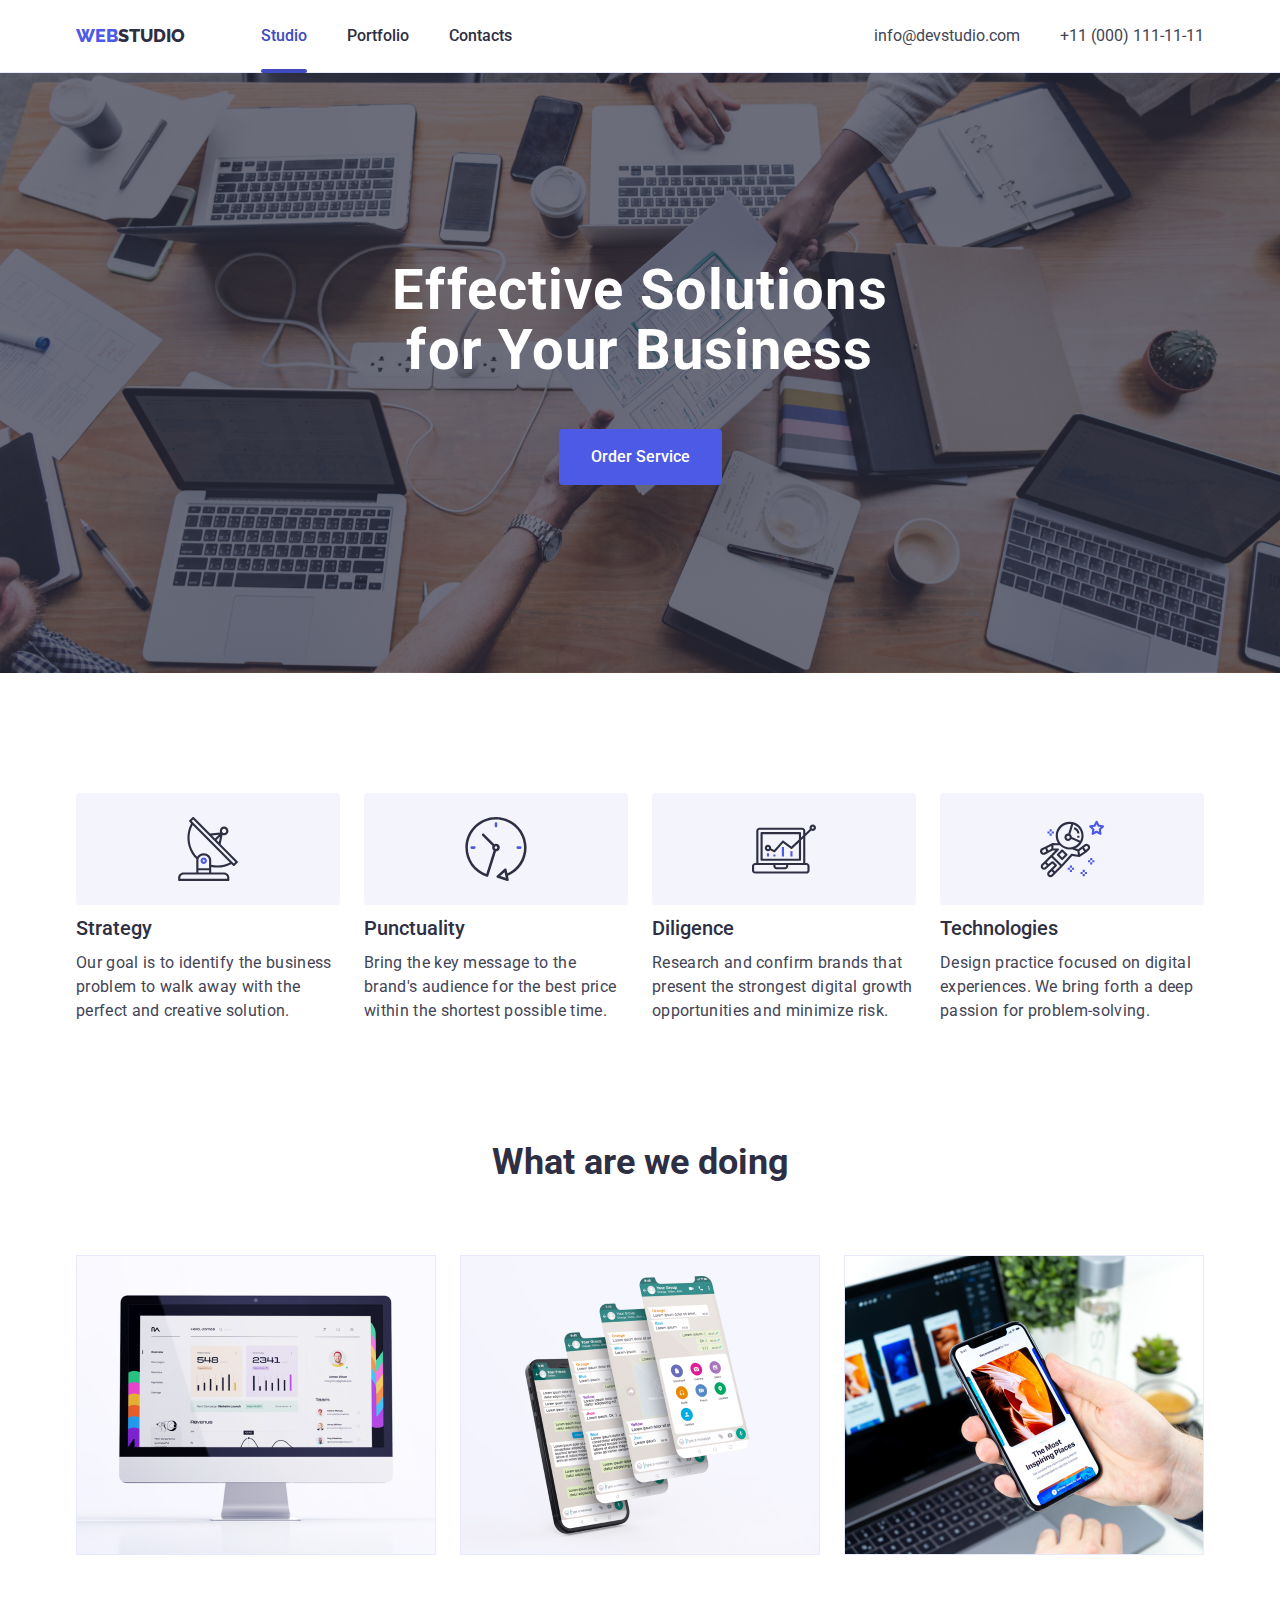
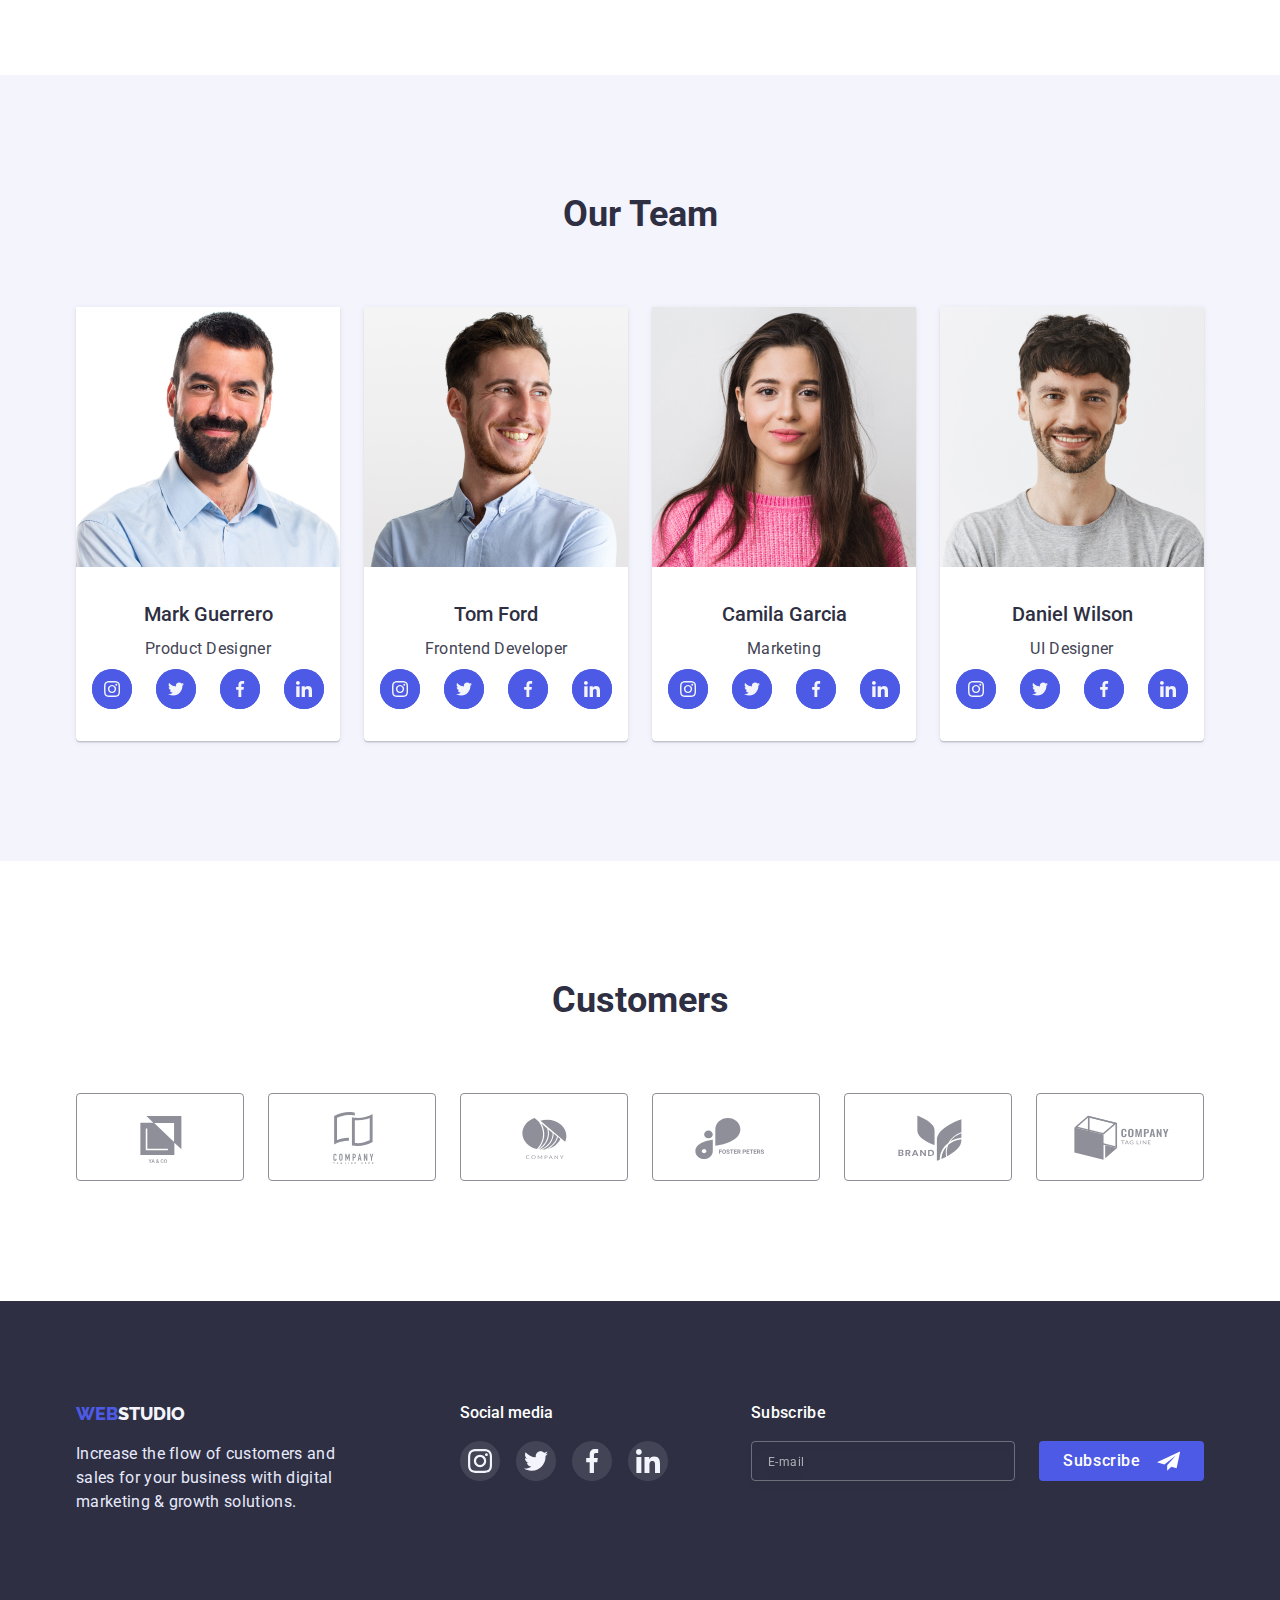
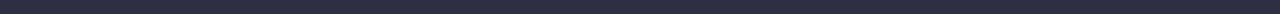
==== index.html @ e8b5c665 "Initial commit" ====
<!DOCTYPE html>
<html lang="en">
<head>
    <meta charset="UTF-8">
    <meta http-equiv="X-UA-Compatible" content="IE=edge">
    <meta name="viewport" content="width=device-width, initial-scale=1.0">
    <link rel="stylesheet" href="./css/reset.css">
    <link rel="stylesheet" href="https://cdnjs.cloudflare.com/ajax/libs/modern-normalize/1.1.0/modern-normalize.css" integrity="sha512-Y0MM+V6ymRKN2zStTqzQ227DWhhp4Mzdo6gnlRnuaNCbc+YN/ZH0sBCLTM4M0oSy9c9VKiCvd4Jk44aCLrNS5Q==" crossorigin="anonymous" referrerpolicy="no-referrer" />
    <link rel="stylesheet" href="./css/style.css">
    <link rel="preconnect" href="https://fonts.googleapis.com">
    <link rel="preconnect" href="https://fonts.gstatic.com" crossorigin>
    <link href="https://fonts.googleapis.com/css2?family=Raleway:wght@800&family=Roboto:wght@400;500;700;900&display=swap" rel="stylesheet">
    <title>Studio</title>
</head>
<body>

    <header class="header">
        <div class="container head">

            <nav class="nav">
                <a href="./index.html" class="logo link"><span class="web">WEB</span><span class="header-studio">STUDIO</span></a>
                <ul class="nav-list list">
                    <li class="nav-list-item"><a href="./index.html" class="nav-link link "><span class="active">Studio</span></a></li>
                    <li class="nav-list-item"><a href="./portfolio.html" class="nav-link link">Portfolio</a></li>
                    <li class="nav-list-item"><a href="./index.html" class="nav-link link">Contacts</a></li>
                </ul>
            </nav>
    
            <address class="address">
                <ul class="address-list list">
                    <li class="address-list-item"><a href="mailto:info@devstudio.com" class="address-link link"><span class="address-hover">info@devstudio.com</span></a></li>
                    <li class="address-list-item"><a href="tel:+110001111111" class="address-link link">+11 (000) 111-11-11</a></li>
                </ul>
            </address>

        </div>
    </header>
    
    <main class="main">
        
        <section class="hero">
            <div class="container">
        
                <h1 class="main-title">
                    Effective Solutions
                    for Your Business
                </h1>
                    
                <button type="button" class="hero-button" data-modal-open>Order Service</button>
            </div>
        </section>

        <section class="first">
            <div class="container">
                <h2 class="invis"></h2>
    
                <ul class="first-list list">
                    <li class="first-list-item">
                        <div class="first-wrap-svg">
                            <svg class="first-svg">
                                <use href="./images/symbol-defs.svg#icon-antenna"></use>
                            </svg>
                        </div>
                        <h3 class="mini-title">Strategy</h3>
                        <p class="parag"> 
                            Our goal is to identify the business 
                            problem to walk away with the 
                            perfect and creative solution.
                        </p>
                    </li>
                    <li class="first-list-item">
                        <div class="first-wrap-svg">
                            <svg class="first-svg">
                                <use href="./images/symbol-defs.svg#icon-clock"></use>
                            </svg>
                        </div>
                        <h3 class="mini-title">Punctuality</h3>
                        <p class="parag">
                            Bring the key message to the 
                            brand's audience for the best price 
                            within the shortest possible time.
                        </p>
                    </li>
                    <li class="first-list-item">
                        <div class="first-wrap-svg">
                            <svg class="first-svg">
                                <use href="./images/symbol-defs.svg#icon-diagram"></use>
                            </svg>
                        </div>
                        <h3 class="mini-title">Diligence</h3>
                        <p class="parag">
                            Research and confirm brands that
                            present the strongest digital growth
                            opportunities and minimize risk.
                        </p>
                    </li>
                    <li class="first-list-item">
                        <div class="first-wrap-svg">
                            <svg class="first-svg">
                                <use href="./images/symbol-defs.svg#icon-astronaut"></use>
                            </svg>
                        </div>
                        <h3 class="mini-title">Technologies</h3>
                        <p class="parag">
                            Design practice focused on digital 
                            experiences. We bring forth a deep 
                            passion for problem-solving.
                        </p>
                    </li>
                </ul>
            </div>
        </section>

        <section class="second">
            <div class="container">
    
                <h2 class="second-title">What are we doing</h2>
    
                <ul class="second-list list">
                    <li class="second-list-item">
                        <img src="./images/img1.jpg" alt="img 1" class="img">
                    </li>
                    <li class="second-list-item">
                        <img src="./images/img2.jpg" alt="img 2" class="img">
                    </li>
                    <li class="second-list-item">
                        <img src="./images/img3.jpg" alt="img 3" class="img">
                    </li>
                </ul>

            </div>
        </section>

        <section class="team">
            <div class="container">
    
                <h2 class="second-title">Our Team</h2>
                <ul class="team-list list">
                    <li class="team-list-item">
                        <img src="./images/img-3.jpg" alt="photo" class="photo">
                        <div class="photo-text">
                            <h3 class="mini-title">Mark Guerrero</h3>
                            <p class="parag">Product Designer</p>
                            <ul class="team-social-list list">
                                <li class="team-social-list-item">
                                    <a href="" class="social-link">
                                        <svg class="team-svg">
                                            <use href="./images/symbol-defs.svg#icon-instagram"></use>
                                        </svg>
                                    </a>
                                </li>
                                <li class="team-social-list-item">
                                    <a href="" class="social-link">
                                        <svg class="team-svg">
                                            <use href="./images/symbol-defs.svg#icon-twitter"></use>
                                        </svg>
                                    </a>
                                </li>
                                <li class="team-social-list-item">
                                    <a href="" class="social-link">
                                        <svg class="team-svg">
                                            <use href="./images/symbol-defs.svg#icon-facebook"></use>
                                        </svg>
                                    </a>
                                </li>
                                <li class="team-social-list-item">
                                    <a href="" class="social-link">
                                        <svg class="team-svg">
                                            <use href="./images/symbol-defs.svg#icon-linkedin"></use>
                                        </svg>
                                    </a>
                                </li>
                            </ul>
                        </div>
                    </li>
                    <li class="team-list-item">
                        <img src="./images/img-2.jpg" alt="photo" class="photo">
                        <div class="photo-text">
                            <h3 class="mini-title">Tom Ford</h3>
                            <p class="parag">Frontend Developer</p>
                            <ul class="team-social-list list">
                                <li class="team-social-list-item">
                                    <a href="" class="social-link">
                                        <svg class="team-svg">
                                            <use href="./images/symbol-defs.svg#icon-instagram"></use>
                                        </svg>
                                    </a>
                                </li>
                                <li class="team-social-list-item">
                                    <a href="" class="social-link">
                                        <svg class="team-svg">
                                            <use href="./images/symbol-defs.svg#icon-twitter"></use>
                                        </svg>
                                    </a>
                                </li>
                                <li class="team-social-list-item">
                                    <a href="" class="social-link">
                                        <svg class="team-svg">
                                            <use href="./images/symbol-defs.svg#icon-facebook"></use>
                                        </svg>
                                    </a>
                                </li>
                                <li class="team-social-list-item">
                                    <a href="" class="social-link">
                                        <svg class="team-svg">
                                            <use href="./images/symbol-defs.svg#icon-linkedin"></use>
                                        </svg>
                                    </a>
                                </li>
                            </ul>
                        </div>
                    </li>
                    <li class="team-list-item">
                        <img src="./images/img-1.jpg" alt="photo" class="photo">
                        <div class="photo-text">
                            <h3 class="mini-title">Camila Garcia</h3>
                            <p class="parag">Marketing</p>
                            <ul class="team-social-list list">
                                <li class="team-social-list-item">
                                    <a href="" class="social-link">
                                        <svg class="team-svg">
                                            <use href="./images/symbol-defs.svg#icon-instagram"></use>
                                        </svg>
                                    </a>
                                </li>
                                <li class="team-social-list-item">
                                    <a href="" class="social-link">
                                        <svg class="team-svg">
                                            <use href="./images/symbol-defs.svg#icon-twitter"></use>
                                        </svg>
                                    </a>
                                </li>
                                <li class="team-social-list-item">
                                    <a href="" class="social-link">
                                        <svg class="team-svg">
                                            <use href="./images/symbol-defs.svg#icon-facebook"></use>
                                        </svg>
                                    </a>
                                </li>
                                <li class="team-social-list-item">
                                    <a href="" class="social-link">
                                        <svg class="team-svg">
                                            <use href="./images/symbol-defs.svg#icon-linkedin"></use>
                                        </svg>
                                    </a>
                                </li>
                            </ul>
                        </div>
                    </li>
                    <li class="team-list-item">
                        <img src="./images/img.jpg" alt="photo" class="photo">
                        <div class="photo-text">
                            <h3 class="mini-title">Daniel Wilson</h3>
                            <p class="parag">UI Designer</p>
                            <ul class="team-social-list list">
                                <li class="team-social-list-item">
                                    <a href="" class="social-link">
                                        <svg class="team-svg">
                                            <use href="./images/symbol-defs.svg#icon-instagram"></use>
                                        </svg>
                                    </a>
                                </li>
                                <li class="team-social-list-item">
                                    <a href="" class="social-link">
                                        <svg class="team-svg">
                                            <use href="./images/symbol-defs.svg#icon-twitter"></use>
                                        </svg>
                                    </a>
                                </li>
                                <li class="team-social-list-item">
                                    <a href="" class="social-link">
                                        <svg class="team-svg">
                                            <use href="./images/symbol-defs.svg#icon-facebook"></use>
                                        </svg>
                                    </a>
                                </li>
                                <li class="team-social-list-item">
                                    <a href="" class="social-link">
                                        <svg class="team-svg">
                                            <use href="./images/symbol-defs.svg#icon-linkedin"></use>
                                        </svg>
                                    </a>
                                </li>
                            </ul>
                        </div>
                    </li>
                </ul>

            </div>    
        </section>
        
        <section class="customers">
            <div class="container">
                <h2 class="second-title">Customers</h2>
                <ul class="customers-list list">
                    <li class="customers-list-item">
                        <a href="" class="customers-link">
                            <svg class="customers-svg">
                                <use href="./images/symbol-defs.svg#icon-Logo"></use>
                            </svg>
                        </a>
                    </li>
                    <li class="customers-list-item">
                        <a href="" class="customers-link">
                            <svg class="customers-svg">
                                <use href="./images/symbol-defs.svg#icon-Logo-1"></use>
                            </svg>
                        </a>
                    </li>
                    <li class="customers-list-item">
                        <a href="" class="customers-link">
                            <svg class="customers-svg">
                                <use href="./images/symbol-defs.svg#icon-Logo-2"></use>
                            </svg>
                        </a>
                    </li>
                    <li class="customers-list-item">
                        <a href="" class="customers-link">
                            <svg class="customers-svg">
                                <use href="./images/symbol-defs.svg#icon-Logo-3"></use>
                            </svg>
                        </a>
                    </li>
                    <li class="customers-list-item">
                        <a href="" class="customers-link">
                            <svg class="customers-svg">
                                <use href="./images/symbol-defs.svg#icon-Logo-4"></use>
                            </svg>
                        </a>
                    </li>
                    <li class="customers-list-item">
                        <a href="" class="customers-link">
                            <svg class="customers-svg">
                                <use href="./images/symbol-defs.svg#icon-Logo-5"></use>
                            </svg>
                        </a>
                    </li>
                </ul>
            </div>
        </section>

    </main>

    <footer class="footer">
        <div class="container">
    
            <div class="flex">
                <div class="text">
                    <a href="./index.html" class="logo link"><span class="web">WEB</span><span class="footer-studio">STUDIO</span></a>
            
                    <p class="parag footer-text">
                        Increase the flow of customers and 
                        sales for your business with digital 
                        marketing & growth solutions.
                    </p>
                </div>
    
                <div class="footer-social">
                    <h3 class="third-title">Social media</h3>
                    <ul class="footer-social-list list">
                        <li class="footer-social-list-item">
                            <a href="" class="footer-social-link">
                                <svg class="footer-svg">
                                    <use href="./images/symbol-defs.svg#icon-instagram"></use>
                                </svg>
                            </a>
                        </li>
                        <li class="footer-social-list-item">
                            <a href="" class="footer-social-link">
                                <svg class="footer-svg">
                                    <use href="./images/symbol-defs.svg#icon-twitter"></use>
                                </svg>
                            </a>
                        </li>
                        <li class="footer-social-list-item">
                            <a href="" class="footer-social-link">
                                <svg class="footer-svg">
                                    <use href="./images/symbol-defs.svg#icon-facebook"></use>
                                </svg>
                            </a>
                        </li>
                        <li class="footer-social-list-item">
                            <a href="" class="footer-social-link">
                                <svg class="footer-svg">
                                    <use href="./images/symbol-defs.svg#icon-linkedin"></use>
                                </svg>
                            </a>
                        </li>
                    </ul>
                </div>

                <form class="subscribe-form" name="subscribe-form" autocomplete="on" novalidate action="">
                    <b class="subscribe-title">Subscribe</b>
                    <div class="flex">
                        <input class="subscribe-input" type="email" name="email" placeholder="E-mail" required>
        
                        <button class="subscribe-btn" type="submit"><span>Subscribe</span>
                            <svg class="subscribe-icon">
                                <use href="./images/symbol-defs.svg#icon-send"></use>
                            </svg> 
                        </button>
                    </div>
                </form>
            </div>
        </div>  
    </footer>

    <div class="backdrop is-hidden" data-modal>
        <div class="modal">
            <button type="button" class="modal-close_btn" data-modal-close>
                <svg class="modal-icon">
                    <use href="./images/symbol-defs.svg#icon-close-btn"></use>
                </svg>
            </button>
            <form class="modal-form">
                <b class="modal-form-title">Leave your contacts and we will call you back</b>

                <div class="modal-form-flex">
                    <label class="modal-form-label" for="name">Name</label>
                    <input class="modal-form-input" type="text" name="username" id="name" required>
                    <svg class="modal-form-input-svg" width="18px" height="24px">
                        <use href="./images/symbol-defs.svg#icon-person"></use>
                    </svg>
                </div>
                    
                <div class="modal-form-flex">
                    <label class="modal-form-label" for="tel">Phone</label>
                    <input class="modal-form-input" type="tel" name="tel" id="tel" required>
                    <svg class="modal-form-input-svg" width="18px" height="24px">
                        <use href="./images/symbol-defs.svg#icon-phone"></use>
                    </svg>
                </div>

                <div class="modal-form-flex">
                    <label class="modal-form-label" for="email">Email</label>
                    <input class="modal-form-input" type="email" name="email" id="email" required>
                    <svg class="modal-form-input-svg" width="18px" height="24px">
                        <use href="./images/symbol-defs.svg#icon-email"></use>
                    </svg>
                </div>

                <div class="modal-form-flex">
                    <label class="modal-form-label" for="comment">Comment</label>
                    <textarea class="modal-form-text" name="comment" id="comment" placeholder="Text input"></textarea>
                </div>
                    
                <div class="modal-form-check">
                    <input class="modal-form-check-input invis" type="checkbox" id="policy" name="newsletter" value="true" required>
                    <label class="modal-form-label check-text" for="policy">I accept the terms and conditions of the <a class="modal-form-policy_link" href="">Privacy Policy</a></label>
                </div>

                <button class="modal-form-btn">Send</button>
            </form>
        </div>
    </div>
    
    <script src="./js/modal.js"></script>
</body>
</html>
---- css/style.css ----
*{
    box-sizing: border-box;
}

:root{
--plain-text: #434455;
--special-text: #2E2F42;
--hover-active: #404BBF;
}

body{
    font-family: 'Roboto';
    font-size: 16px;
    color: var(--plain-text);
}

.list{
    list-style: none;
    display: flex;
}

.list:last-child{
    margin-right: 0;
    margin-bottom: 0;
}

.link{
    text-decoration: none;
}

.invis{
    position: absolute;
    width: 1px;
    height: 1px;
    margin: -1px;
    border: 0;
    padding: 0;
    white-space: nowrap;
    clip-path: inset(100%);
    clip: rect(0 0 0 0);
    overflow: hidden;
}

img{
    display: block;
    max-width: 100%;
    height: auto;
}

.img{
    width: 360px;
    height: 300px;
}

.photo{
    width: 264px;
    height: 260px;
}

.second-title{
    font-family: 'Roboto';
    font-style: normal;
    font-weight: 700;
    font-size: 36px;
    line-height: 1.11;
    letter-spacing: 0,02em;
    color: var(--special-text);
}

.mini-title{
    font-family: 'Roboto';
    font-style: normal;
    font-weight: 500;
    font-size: 20px;
    line-height: 1.5;
    letter-spacing: 0,02em;
    color: var(--special-text);
    margin-bottom: 8px;
}

.parag{
    font-family: 'Roboto';
    font-style: normal;
    font-weight: 400;
    font-size: 16px;
    line-height: 1.5;
    letter-spacing: 0.02em;
    color: var(--plain-text);
}

.container{
    width: 1158px;
    padding: 0 15px;
    margin: 0 auto;
}

/* ------------------------------------------------HEADER------------------------------------------ */

.header{
    /* position: fixed;
    width: 100%; */
    /* background-color: #e7e9fc; */
    border-bottom: 1px solid #E7E9FC;
}

.head{
    display: flex;
    justify-content: space-between;
    align-items: center;
}

.nav{
    display: flex;
    align-items: center;
    gap: 61px;
}

.nav-list{
    display: flex;
    gap: 10px;
}

.nav-list-item{
    padding: 24px 0;
}

.nav-link{
    font-family: 'Roboto';
    font-style: normal;
    font-weight: 500;
    font-size: 16px;
    line-height: 1.5;
    color: var(--special-text);
    transition-property: color;
    transition-duration: 250ms;
    transition-timing-function: cubic-bezier(0.4, 0, 0.2, 1);
    padding: 24px 15px;
}

.nav-link:active, .nav-link:hover, .nav-link:focus{
    color: var(--hover-active);
}

.active{
    position: relative;
    color: var(--hover-active);
}

.active::after{
    position: absolute;
    content: '';
    display: block;
    top: 42.5px;
    left: 0;
    width: 100%;
    height: 4px;
    border-radius: 2px;
    background-color: var(--hover-active);
}

.logo{
    font-family: 'Raleway';
    font-style: normal;
    font-weight: 800;
    font-size: 18px;
    line-height: 1.4;
}

.web{
    color: #4d5ae5;
}

.header-studio{
    color: var(--special-text);
}

.address-list{
    display: flex;
    gap: 40px;
}

.address-link{
    font-family: 'Roboto';
    font-style: normal;
    font-weight: 400;
    font-size: 16px;
    line-height: 1.5;
    color: var(--plain-text);
    transition-property: color;
    transition-duration: 250ms;
    transition-timing-function: cubic-bezier(0.4, 0, 0.2, 1);
}

.address-hover:active{
    color: var(--hover-active);
}

/* ------------------------------------------------HERO------------------------------------------ */

.hero{
    text-align: center;
    background-image: linear-gradient( to right, rgba(46, 47, 66, 0.7), rgba(46, 47, 66, 0.7)),  url(../images/people-office.jpg);
    background-repeat: no-repeat;
    background-size: 1440px;
    background-position: 50% 50%;
    padding: 188px 0;
}

.main-title{
    font-family: 'Roboto';
    font-style: normal;
    font-weight: 700;
    font-size: 56px;
    line-height: 1.07;
    letter-spacing: 0.02em;
    color: #FFFFFF;
    width: 500px;
    margin: 0 auto 48px;
}

.hero-button{
    font-family: 'Roboto';
    font-style: normal;
    font-weight: 500;
    font-size: 16px;
    line-height: 1.5;
    letter-spacing: 0,04em;
    cursor: pointer;
    border: none;
    border-radius: 4px;
    padding: 16px 32px;
    color: #ffffff;
    background-color: #4d5ae5;
    transition-property: background-color;
    transition-duration: 250ms;
    transition-timing-function: cubic-bezier(0.4, 0, 0.2, 1);
}

.hero-button:hover, .hero-button:focus{
    background-color: var(--hover-active);
}

/* ------------------------------------------------FIRST------------------------------------------ */

.first{
    padding-top: 120px;
}

.first-list{
    gap: 24px;
}

.first-list-item{
    width: 264px;
}

.first-wrap-svg{
    height: 112px;
    width: 264px;
    background: #F4F4FD;
    border-radius: 4px;
    display: flex;
    justify-content: center;
    align-items: center;
    margin-bottom: 8px;
}

.first-svg{
    width: 64px;
    height: 64px;
}

/* ------------------------------------------------SECOND------------------------------------------ */

.second{
    padding: 120px 0;
}

.second-title{
    text-align: center;
    margin-bottom: 72px;
}

.second-list{
    gap: 24px;
}

/* ------------------------------------------------TEAM------------------------------------------ */

.team{
    padding: 120px 0;
    background-color: #f4f4fd;
}

.team-list{
    gap: 24px;
}

.team-list-item{
    box-shadow: 0px 1px 6px rgba(46, 47, 66, 0.08), 0px 1px 1px rgba(46, 47, 66, 0.16), 0px 2px 1px rgba(46, 47, 66, 0.08);
    border-radius: 0px 0px 4px 4px;
    background-color: #ffffff;
}

.photo-text{
    text-align: center;
    padding: 32px 16px;
}

.team-social-list-item{
    width: 40px;
    height: 40px;
    background: #4D5AE5;
    border-radius: 50%; 
}

.team-social-list{
    margin-top: 8px;
    gap: 24px;
}

.social-link:hover, .social-link:focus {
    background: var(--hover-active);
}

.team-svg{
    width: 16px;
    height: 16px;
}

/* ------------------------------------------------CUSTOMERS------------------------------------------ */

.customers{
    padding: 120px 0;
}

.customers-list{
    gap: 24px;
}

.customers-list-item{
    width: 168px;
    height: 88px;
    border: 1px solid #8E8F99;
    border-radius: 4px;
    transition-property: border-color;
    transition-duration: 250ms;
    transition-timing-function: cubic-bezier(0.4, 0, 0.2, 1);
}

.customers-list-item:hover, .customers-list-item:focus {
    border-color: var(--hover-active);
}

.customers-link{
    width: 100%;
    height: 100%;
    display: flex;
    justify-content: center;
    align-items: center;
}

.customers-link:hover .customers-svg {
    fill: var(--hover-active);
}

.customers-link:focus .customers-svg {
    fill: var(--hover-active);
}

.customers-svg{
    width: 104px;
    height: 56px;
    fill: #8E8F99;
    transition-property: fill;
    transition-duration: 250ms;
    transition-timing-function: cubic-bezier(0.4, 0, 0.2, 1);
}

/* ------------------------------------------------PORTFOLIO------------------------------------------ */
/* ------------------------------------------------FILTERS-BTNS------------------------------------------ */

.services{
    padding-top: 96px;
    padding-bottom: 120px;
}

.filters-list{
    justify-content: center;
    margin-bottom: 72px;
    gap: 24px;
}

.filter-btn{
    font-family: 'Roboto';
    font-style: normal;
    font-weight: 500;
    font-size: 16px;
    line-height: 1.5;
    letter-spacing: 0.04em;
    cursor: pointer;
    color: #4D5AE5;
    background-color: #F4F4FD;
    border: 1px solid #E7E9FC;
    border-radius: 4px;
    padding: 12px 24px;
    transition-property: background-color, color, box-shadow;
    transition-duration: 250ms;
    transition-timing-function: cubic-bezier(0.4, 0, 0.2, 1);
}

.filter-btn:hover, .filter-btn:focus {
    color: #FFFFFF;
    background-color: var(--hover-active);
    box-shadow: 0px 3px 1px rgba(0, 0, 0, 0.1), 0px 2px 1px rgba(0, 0, 0, 0.08), 0px 2px 2px rgba(0, 0, 0, 0.12);
}

/* ------------------------------------------------CARDS------------------------------------------ */

.card-list{
    flex-wrap: wrap;
    padding-bottom: 120px;
    gap: 24px;
    row-gap: 48px;
}

.card-list-item{
    background-color: #FFFFFF;
    width: 360px;
    transition-property: box-shadow;
    transition-duration: 250ms;
    transition-timing-function: cubic-bezier(0.4, 0, 0.2, 1);
}

.card-list-item:hover, .card-list-item:focus{
    box-shadow: 0px 1px 6px rgba(46, 47, 66, 0.08), 0px 1px 1px rgba(46, 47, 66, 0.16), 0px 2px 1px rgba(46, 47, 66, 0.08);
}

.card-list-item:hover .overlay,
.card-list-item:focus .overlay{
    transform: translateY(0);
}

.box-overlay{
    position: relative;
    width: 360px;
    height: 300px;
    overflow: hidden;
}

.overlay{
    position: absolute;
    top: 0;
    left: 0;
    width: 100%;
    height: 100%;
    background: #4D5AE5;
    background-blend-mode: soft-light;
    mix-blend-mode: normal;
    padding: 40px 32px;
    transform: translateY(100%);
    transition-property: transform;
    transition-duration: 250ms;
    transition-timing-function: cubic-bezier(0.4, 0, 0.2, 1);
}

.overlay-text{
    width: 296px;
    height: 96px;
    font-family: 'Roboto';
    font-style: normal;
    font-weight: 400;
    font-size: 16px;
    line-height: 1.5;
    letter-spacing: 0.02em;
    color: #F4F4FD;
}

.card-bottom{
    border-right: 1px solid #E7E9FC;
    border-bottom: 1px solid #E7E9FC;
    border-left: 1px solid #E7E9FC;
    padding: 32px 16px;
}


/* ------------------------------------------------FOOTER------------------------------------------ */

.footer{
    background-color: var(--special-text);
    padding: 100px 0;
}

.flex{
    display: flex;
}

.footer-studio{
    color: #f4f4fd;
}

.footer-text{
    width: 264px;
    margin-top: 16px;
    color: #e7e9fc;
}

.footer-social{
    color: #ffffff;
    margin-left: 120px;
}

.third-title{
    font-family: 'Roboto';
    font-style: normal;
    font-weight: 500;
    font-size: 16px;
    line-height: 1.5;
    letter-spacing: 1.2;
    margin-bottom: 16px;
}

.footer-social-list{
    gap: 16px;
}

.footer-social-list-item{
    width: 40px;
    height: 40px;
}

.footer-social-link{
    width: 100%;
    height: 100%;
    display: flex;
    justify-content: center;
    align-items: center;
    background: rgba(255, 255, 255, 0.1);
    border-radius: 50%;
    transition-property: background-color;
    transition-duration: 250ms;
    transition-timing-function: cubic-bezier(0.4, 0, 0.2, 1);
}

.footer-social-link:hover, .footer-social-link:focus {
    background-color: #31D0AA;
}

.social-link{
    width: 100%;
    height: 100%;
    display: flex;
    justify-content: center;
    align-items: center;
    background: #4D5AE5;
    border-radius: 50%;
    transition-property: background-color;
    transition-duration: 250ms;
    transition-timing-function: cubic-bezier(0.4, 0, 0.2, 1);
}

.footer-svg{
    width: 24px;
    height: 24px;
}

.subscribe-form{
    display: flex;
    flex-direction: column;
    margin-left: auto;
}

.subscribe-title{
    font-family: 'Roboto';
    font-style: normal;
    font-weight: 500;
    font-size: 16px;
    line-height: 1.5;
    letter-spacing: 0.02em;
    color: #FFFFFF;
    margin-bottom: 16px;
}

.subscribe-input{
    width: 264px;
    height: 40px;
    filter: drop-shadow(0px 4px 4px rgba(0, 0, 0, 0.15));
    color: #FFFFFF;
    background-color: rgba(0, 0, 0, 0);
    border: 1px solid rgba(255, 255, 255, 0.3);
    border-radius: 4px;
    padding: 8px 16px;
}

.subscribe-input::placeholder{
    font-family: 'Roboto';
    font-style: normal;
    font-weight: 400;
    font-size: 12px;
    line-height: 1.2;
    letter-spacing: 0.04em;
    color: rgba(255, 255, 255, 0.6);
    
}

.subscribe-btn{
    width: 165px;
    height: 40px;
    font-family: 'Roboto';
    font-style: normal;
    font-weight: 500;
    font-size: 16px;
    line-height: 1.5;
    letter-spacing: 0.04em;
    display: flex;
    flex-direction: row;
    justify-content: center;
    align-items: center;
    padding: 8px 24px;
    gap: 16px;
    color: #FFFFFF;
    cursor: pointer;
    border: none;
    border-radius: 4px;
    background-color: #4d5ae5;
    transition-property: background-color;
    transition-duration: 250ms;
    transition-timing-function: cubic-bezier(0.4, 0, 0.2, 1);
    margin-left: 24px;
}

.subscribe-btn:hover, .subscribe-btn:focus{
    background-color: var(--hover-active);
}

.subscribe-icon{
    width: 24px;
    height: 24px;
}

/* ------------------------------------------------MODAL------------------------------------------ */

.backdrop{
    position: fixed;
    left: 0;
    top: 0;
    width: 100%;
    height: 100%;
    opacity: 1;
    background-color: rgba(46, 47, 66, 0.4);
    transition-property: opacity, visibility;
    transition-duration: 500ms;
}

.is-hidden{
    visibility: hidden;
    opacity: 0;
    pointer-events: none;
}

.modal{
    position: absolute;
    transform: translateX(-50%);
    transform: translateY(-50%);
    left: 50%;
    top: 50%;
    transform: translate(-50%, -50%);
    opacity: 1;
    width: 408px;
    min-height: 576px;
    background: #FCFCFC;
    box-shadow: 0px 1px 1px rgba(0, 0, 0, 0.14), 0px 1px 3px rgba(0, 0, 0, 0.12), 0px 2px 1px rgba(0, 0, 0, 0.2);
    border-radius: 4px;
}

.modal-close_btn{
    position: relative;
    top: 24px;
    left: 360px;
    width: 24px;
    height: 24px;
    display: flex;
    justify-content: center;
    align-items: center;
    cursor: pointer;
    border-radius: 50%;
    background: #E7E9FC;
    border: 1px solid rgba(0, 0, 0, 0.1);
    transition-property: background-color;
    transition-duration: 250ms;
    transition-timing-function: cubic-bezier(0.4, 0, 0.2, 1);
}

.modal-close_btn:active, .modal-close_btn:focus,
.modal-close_btn:hover{
    background-color: var(--hover-active);
}

.modal-close_btn:active .modal-icon, .modal-close_btn:focus .modal-icon,
.modal-close_btn:hover .modal-icon{
    fill: #FFFFFF;
}

.modal-icon{
    width: 8px;
    height: 8px;
    fill: black;
}

/* ------------------------------------------------MODAL FORM------------------------------------------ */

.modal-form{
    display: flex;
    flex-direction: column;
    align-items: center;
    margin-top: 24px;
}

.modal-form-title{
    font-family: 'Roboto';
    font-style: normal;
    font-weight: 500;
    font-size: 16px;
    line-height: 1.5;
    text-align: center;
    letter-spacing: 0.02em;
    color: var(--special-text);
    margin-top: 24px;
    margin-bottom: 16px;
}

.modal-form-flex{
    position: relative;
    display: flex;
    flex-direction: column;
    margin-bottom: 8px;
}

.modal-form-label{
    font-family: 'Roboto';
    font-style: normal;
    font-weight: 400;
    font-size: 12px;
    line-height: 0.8;
    letter-spacing: 0.04em;
    color: #8E8F99;
    margin-bottom: 4px;
}

.modal-form-input{
    width: 360px;
    height: 40px;
    border: 1px solid rgba(33, 33, 33, 0.2);
    border-radius: 4px;
    padding: 8px 38px;
    outline: none;
    transition-property: border;
    transition-duration: 250ms;
    transition-timing-function: cubic-bezier(0.4, 0, 0.2, 1);
}

.modal-form-input:focus{
    border: 1px solid #4D5AE5;
}

.modal-form-input:hover {
    border: 1px solid #4D5AE5;
}

.modal-form-input:hover + .modal-form-input-svg {
    fill: #4D5AE5;
}

.modal-form-input:focus + .modal-form-input-svg{
    fill: #4D5AE5;
}

.modal-form-input-svg:hover{
    fill: #4D5AE5;
}

.modal-form-input-svg{
    position: absolute;
    left: 16px;
    top: 60%;
    transform: translateY(-45%);
    transition-property: fill;
    transition-duration: 250ms;
    transition-timing-function: cubic-bezier(0.4, 0, 0.2, 1);
}

.modal-form-text{
    width: 360px;
    height: 120px;
    border: 1px solid rgba(33, 33, 33, 0.2);
    border-radius: 4px;
    resize: none;
    padding: 8px 16px;
    outline: none;
    transition-property: border;
    transition-duration: 250ms;
    transition-timing-function: cubic-bezier(0.4, 0, 0.2, 1);
}

.modal-form-text:focus{
    border: 1px solid #4D5AE5;
}

.modal-form-text:hover {
    border: 1px solid #4D5AE5;
}

.modal-form-text::placeholder{
    font-family: 'Roboto';
    font-style: normal;
    font-weight: 400;
    font-size: 12px;
    line-height: 0.8;
    letter-spacing: 0.04em;
    color: rgba(117, 117, 117, 0.5);
}

.modal-form-check{
    position: relative;
    justify-content: flex-start;
    margin-top: 8px;
}

.check-text{
    font-family: 'Roboto';
    font-style: normal;
    font-weight: 400;
    font-size: 12px;
    line-height: 0.8;
    letter-spacing: 0.04em;
    color: #757575;
    margin-bottom: 4px;
    display: flex;
    align-items: baseline;
}

.check-text::before{
    position: relative;
    top: 3px;
    content: '';
    width: 16px;
    height: 16px; 
    border: 1.25px solid #2E2F42;
    border-radius: 2px;
    margin-right: 8px;
    transition-property: background-color, border;
    transition-duration: 250ms;
    transition-timing-function: cubic-bezier(0.4, 0, 0.2, 1);
}

.modal-form-check-input:checked + .check-text::before{
    background: var(--hover-active);
    border: 1.25px solid var(--hover-active);
    background-image: url(../images/check.svg);
    background-position: center;
    background-size: 10px 8px;
    background-repeat: no-repeat;
}

.modal-form-check-input:focus + .check-text::before{
    border-color: var(--hover-active);
}

.modal-form-check-input:hover + .check-text::before {
    border-color: var(--hover-active);
}

.modal-form-policy_link{
    font-family: 'Roboto';
    font-style: normal;
    font-weight: 400;
    font-size: 12px;
    line-height: 1.2;
    letter-spacing: 0.04em;
    text-decoration-line: underline;
    color: #4D5AE5;
    margin-left: 3px;
}

.modal-form-btn{
    width: 169px;
    height: 56px;
    font-family: 'Roboto';
    font-style: normal;
    font-weight: 500;
    font-size: 16px;
    line-height: 1.5;
    text-align: center;
    letter-spacing: 0.04em;
    color: #FFFFFF;
    background: #4D5AE5;
    box-shadow: 0px 4px 4px rgba(0, 0, 0, 0.15);
    border: none;
    border-radius: 4px;
    transition-property: background-color;
    transition-duration: 250ms;
    transition-timing-function: cubic-bezier(0.4, 0, 0.2, 1);
    margin: 24px 0;
    padding: 16px 32px;
    cursor: pointer;
}

.modal-form-btn:hover, .modal-form-btn:focus{
    background-color: var(--hover-active);
}
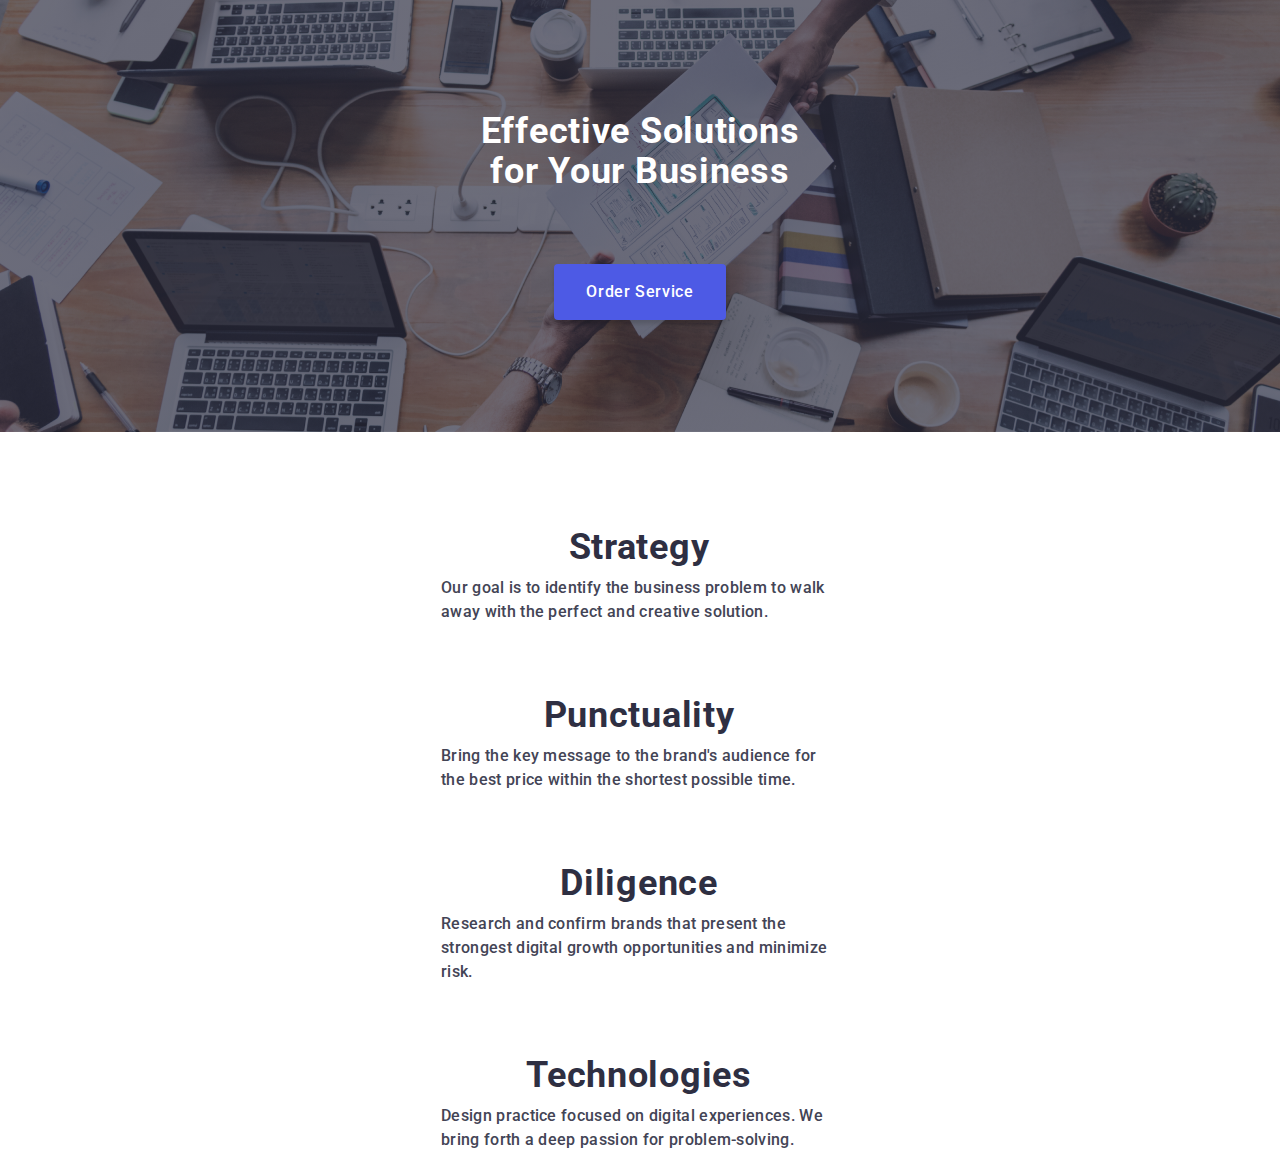
==== commit e0dfe2b0: "Mobile version" ====
--- a/index.html
+++ b/index.html
@@ -6,7 +6,8 @@
     <meta name="viewport" content="width=device-width, initial-scale=1.0">
     <link rel="stylesheet" href="./css/reset.css">
     <link rel="stylesheet" href="https://cdnjs.cloudflare.com/ajax/libs/modern-normalize/1.1.0/modern-normalize.css" integrity="sha512-Y0MM+V6ymRKN2zStTqzQ227DWhhp4Mzdo6gnlRnuaNCbc+YN/ZH0sBCLTM4M0oSy9c9VKiCvd4Jk44aCLrNS5Q==" crossorigin="anonymous" referrerpolicy="no-referrer" />
-    <link rel="stylesheet" href="./css/style.css">
+    <!-- <link rel="stylesheet" href="./css/style.css"> -->
+    <link rel="stylesheet" href="./css/mobile.css">
     <link rel="preconnect" href="https://fonts.googleapis.com">
     <link rel="preconnect" href="https://fonts.gstatic.com" crossorigin>
     <link href="https://fonts.googleapis.com/css2?family=Raleway:wght@800&family=Roboto:wght@400;500;700;900&display=swap" rel="stylesheet">
@@ -14,7 +15,7 @@
 </head>
 <body>
 
-    <header class="header">
+    <!-- <header class="header">
         <div class="container head">
 
             <nav class="nav">
@@ -34,7 +35,7 @@
             </address>
 
         </div>
-    </header>
+    </header> -->
     
     <main class="main">
         
@@ -53,7 +54,7 @@
         <section class="first">
             <div class="container">
                 <h2 class="invis"></h2>
-    
+                
                 <ul class="first-list list">
                     <li class="first-list-item">
                         <div class="first-wrap-svg">
@@ -111,7 +112,7 @@
             </div>
         </section>
 
-        <section class="second">
+        <!-- <section class="second">
             <div class="container">
     
                 <h2 class="second-title">What are we doing</h2>
@@ -129,9 +130,9 @@
                 </ul>
 
             </div>
-        </section>
-
-        <section class="team">
+        </section> -->
+
+        <!-- <section class="team">
             <div class="container">
     
                 <h2 class="second-title">Our Team</h2>
@@ -287,9 +288,9 @@
                 </ul>
 
             </div>    
-        </section>
+        </section> -->
         
-        <section class="customers">
+        <!-- <section class="customers">
             <div class="container">
                 <h2 class="second-title">Customers</h2>
                 <ul class="customers-list list">
@@ -337,11 +338,11 @@
                     </li>
                 </ul>
             </div>
-        </section>
+        </section> -->
 
     </main>
 
-    <footer class="footer">
+    <!-- <footer class="footer">
         <div class="container">
     
             <div class="flex">
@@ -403,9 +404,9 @@
                 </form>
             </div>
         </div>  
-    </footer>
-
-    <div class="backdrop is-hidden" data-modal>
+    </footer> -->
+
+    <!-- <div class="backdrop is-hidden" data-modal>
         <div class="modal">
             <button type="button" class="modal-close_btn" data-modal-close>
                 <svg class="modal-icon">
@@ -452,8 +453,8 @@
                 <button class="modal-form-btn">Send</button>
             </form>
         </div>
-    </div>
-    
-    <script src="./js/modal.js"></script>
+    </div> -->
+    
+    <!-- <script src="./js/modal.js"></script> -->
 </body>
 </html>--- a/css/mobile.css
+++ b/css/mobile.css
@@ -0,0 +1,916 @@
+*{
+    box-sizing: border-box;
+}
+
+:root{
+--plain-text: #434455;
+--special-text: #2E2F42;
+--hover-active: #404BBF;
+}
+
+body{
+    font-family: 'Roboto';
+    font-size: 16px;
+    color: var(--plain-text);
+}
+
+.list{
+    list-style: none;
+    display: flex;
+}
+
+.list:last-child{
+    margin-right: 0;
+    margin-bottom: 0;
+}
+
+.link{
+    text-decoration: none;
+}
+
+.invis{
+    position: absolute;
+    width: 1px;
+    height: 1px;
+    margin: -1px;
+    border: 0;
+    padding: 0;
+    white-space: nowrap;
+    clip-path: inset(100%);
+    clip: rect(0 0 0 0);
+    overflow: hidden;
+}
+
+img{
+    display: block;
+    max-width: 100%;
+    height: auto;
+}
+
+.img{
+    width: 360px;
+    height: 300px;
+}
+
+.photo{
+    width: 264px;
+    height: 260px;
+}
+
+.second-title{
+    font-family: 'Roboto';
+    font-style: normal;
+    font-weight: 700;
+    font-size: 36px;
+    line-height: 1.11;
+    letter-spacing: 0,02em;
+    color: var(--special-text);
+}
+
+.mini-title{
+    text-align: center;
+    font-family: 'Roboto';
+    font-style: normal;
+    font-weight: 700;
+    font-size: 36px;
+    line-height: 1.11;
+    letter-spacing: 0.02em;
+    color: var(--special-text);
+    margin-bottom: 8px;
+}
+
+.parag{
+    font-family: 'Roboto';
+    font-style: normal;
+    font-weight: 500;
+    font-size: 16px;
+    line-height: 1.5;
+    letter-spacing: 0.02em;
+    color: var(--plain-text);
+}
+
+.container{
+    width: 428px;
+    padding: 0 15px;
+    margin: 0 auto;
+}
+
+/* ------------------------------------------------HEADER------------------------------------------ */
+
+.header{
+    /* position: fixed;
+    width: 100%; */
+    /* background-color: #e7e9fc; */
+    border-bottom: 1px solid #E7E9FC;
+}
+
+.head{
+    display: flex;
+    justify-content: space-between;
+    align-items: center;
+}
+
+.nav{
+    display: flex;
+    align-items: center;
+    gap: 61px;
+}
+
+.nav-list{
+    display: flex;
+    gap: 10px;
+}
+
+.nav-list-item{
+    padding: 24px 0;
+}
+
+.nav-link{
+    font-family: 'Roboto';
+    font-style: normal;
+    font-weight: 500;
+    font-size: 16px;
+    line-height: 1.5;
+    color: var(--special-text);
+    transition-property: color;
+    transition-duration: 250ms;
+    transition-timing-function: cubic-bezier(0.4, 0, 0.2, 1);
+    padding: 24px 15px;
+}
+
+.nav-link:active, .nav-link:hover, .nav-link:focus{
+    color: var(--hover-active);
+}
+
+.active{
+    position: relative;
+    color: var(--hover-active);
+}
+
+.active::after{
+    position: absolute;
+    content: '';
+    display: block;
+    top: 42.5px;
+    left: 0;
+    width: 100%;
+    height: 4px;
+    border-radius: 2px;
+    background-color: var(--hover-active);
+}
+
+.logo{
+    font-family: 'Raleway';
+    font-style: normal;
+    font-weight: 800;
+    font-size: 18px;
+    line-height: 1.4;
+}
+
+.web{
+    color: #4d5ae5;
+}
+
+.header-studio{
+    color: var(--special-text);
+}
+
+.address-list{
+    display: flex;
+    gap: 40px;
+}
+
+.address-link{
+    font-family: 'Roboto';
+    font-style: normal;
+    font-weight: 400;
+    font-size: 16px;
+    line-height: 1.5;
+    color: var(--plain-text);
+    transition-property: color;
+    transition-duration: 250ms;
+    transition-timing-function: cubic-bezier(0.4, 0, 0.2, 1);
+}
+
+.address-hover:active{
+    color: var(--hover-active);
+}
+
+/* ------------------------------------------------HERO------------------------------------------ */
+
+.hero {
+    text-align: center;
+    background-image: linear-gradient(to right, rgba(46, 47, 66, 0.7), rgba(46, 47, 66, 0.7)), url(../images/people-office.jpg);
+    background-repeat: no-repeat;
+    background-size: 1440px;
+    background-position: 50% 50%;
+    padding: 112px 0;
+}
+
+.main-title {
+    font-family: 'Roboto';
+    font-style: normal;
+    font-weight: 700;
+    font-size: 36px;
+    line-height: 1.11;
+    letter-spacing: 0.02em;
+    color: #FFFFFF;
+    width: 320px;
+    margin: 0 auto 72px;
+}
+
+.hero-button {
+    font-family: 'Roboto';
+    font-style: normal;
+    font-weight: 500;
+    font-size: 16px;
+    line-height: 1.5;
+    letter-spacing: 0.04em;
+    cursor: pointer;
+    color: #ffffff;
+    box-shadow: 0px 4px 4px rgba(0, 0, 0, 0.15);
+    background-color: #4D5AE5;
+    border: none;
+    border-radius: 4px;
+    padding: 16px 32px;
+    transition-property: background-color;
+    transition-duration: 250ms;
+    transition-timing-function: cubic-bezier(0.4, 0, 0.2, 1);
+}
+
+.hero-button:hover,
+.hero-button:focus,
+.hero-button:active {
+    background-color: var(--hover-active);
+}
+
+/* ------------------------------------------------FIRST------------------------------------------ */
+
+.first{
+    padding-top: 96px;
+}
+
+.first-list{
+    gap: 72px;
+    display: flex;
+    flex-direction: column;
+}
+
+.first-list-item{
+    width: 396px;
+}
+
+.first-wrap-svg{
+    height: 112px;
+    width: 264px;
+    background: #F4F4FD;
+    border-radius: 4px;
+    display: none;
+    justify-content: center;
+    align-items: center;
+    margin-bottom: 8px;
+}
+
+.first-svg{
+    width: 64px;
+    height: 64px;
+}
+
+/* ------------------------------------------------SECOND------------------------------------------ */
+
+.second{
+    padding: 120px 0;
+}
+
+.second-title{
+    text-align: center;
+    margin-bottom: 72px;
+}
+
+.second-list{
+    gap: 24px;
+}
+
+/* ------------------------------------------------TEAM------------------------------------------ */
+
+.team{
+    padding: 120px 0;
+    background-color: #f4f4fd;
+}
+
+.team-list{
+    gap: 24px;
+}
+
+.team-list-item{
+    box-shadow: 0px 1px 6px rgba(46, 47, 66, 0.08), 0px 1px 1px rgba(46, 47, 66, 0.16), 0px 2px 1px rgba(46, 47, 66, 0.08);
+    border-radius: 0px 0px 4px 4px;
+    background-color: #ffffff;
+}
+
+.photo-text{
+    text-align: center;
+    padding: 32px 16px;
+}
+
+.team-social-list-item{
+    width: 40px;
+    height: 40px;
+    background: #4D5AE5;
+    border-radius: 50%; 
+}
+
+.team-social-list{
+    margin-top: 8px;
+    gap: 24px;
+}
+
+.social-link:hover, .social-link:focus {
+    background: var(--hover-active);
+}
+
+.team-svg{
+    width: 16px;
+    height: 16px;
+}
+
+/* ------------------------------------------------CUSTOMERS------------------------------------------ */
+
+.customers{
+    padding: 120px 0;
+}
+
+.customers-list{
+    gap: 24px;
+}
+
+.customers-list-item{
+    width: 168px;
+    height: 88px;
+    border: 1px solid #8E8F99;
+    border-radius: 4px;
+    transition-property: border-color;
+    transition-duration: 250ms;
+    transition-timing-function: cubic-bezier(0.4, 0, 0.2, 1);
+}
+
+.customers-list-item:hover, .customers-list-item:focus {
+    border-color: var(--hover-active);
+}
+
+.customers-link{
+    width: 100%;
+    height: 100%;
+    display: flex;
+    justify-content: center;
+    align-items: center;
+}
+
+.customers-link:hover .customers-svg {
+    fill: var(--hover-active);
+}
+
+.customers-link:focus .customers-svg {
+    fill: var(--hover-active);
+}
+
+.customers-svg{
+    width: 104px;
+    height: 56px;
+    fill: #8E8F99;
+    transition-property: fill;
+    transition-duration: 250ms;
+    transition-timing-function: cubic-bezier(0.4, 0, 0.2, 1);
+}
+
+/* ------------------------------------------------PORTFOLIO------------------------------------------ */
+/* ------------------------------------------------FILTERS-BTNS------------------------------------------ */
+
+.services{
+    padding-top: 96px;
+    padding-bottom: 120px;
+}
+
+.filters-list{
+    justify-content: center;
+    margin-bottom: 72px;
+    gap: 24px;
+}
+
+.filter-btn{
+    font-family: 'Roboto';
+    font-style: normal;
+    font-weight: 500;
+    font-size: 16px;
+    line-height: 1.5;
+    letter-spacing: 0.04em;
+    cursor: pointer;
+    color: #4D5AE5;
+    background-color: #F4F4FD;
+    border: 1px solid #E7E9FC;
+    border-radius: 4px;
+    padding: 12px 24px;
+    transition-property: background-color, color, box-shadow;
+    transition-duration: 250ms;
+    transition-timing-function: cubic-bezier(0.4, 0, 0.2, 1);
+}
+
+.filter-btn:hover, .filter-btn:focus {
+    color: #FFFFFF;
+    background-color: var(--hover-active);
+    box-shadow: 0px 3px 1px rgba(0, 0, 0, 0.1), 0px 2px 1px rgba(0, 0, 0, 0.08), 0px 2px 2px rgba(0, 0, 0, 0.12);
+}
+
+/* ------------------------------------------------CARDS------------------------------------------ */
+
+.card-list{
+    flex-wrap: wrap;
+    padding-bottom: 120px;
+    gap: 24px;
+    row-gap: 48px;
+}
+
+.card-list-item{
+    background-color: #FFFFFF;
+    width: 360px;
+    transition-property: box-shadow;
+    transition-duration: 250ms;
+    transition-timing-function: cubic-bezier(0.4, 0, 0.2, 1);
+}
+
+.card-list-item:hover, .card-list-item:focus{
+    box-shadow: 0px 1px 6px rgba(46, 47, 66, 0.08), 0px 1px 1px rgba(46, 47, 66, 0.16), 0px 2px 1px rgba(46, 47, 66, 0.08);
+}
+
+.card-list-item:hover .overlay,
+.card-list-item:focus .overlay{
+    transform: translateY(0);
+}
+
+.box-overlay{
+    position: relative;
+    width: 360px;
+    height: 300px;
+    overflow: hidden;
+}
+
+.overlay{
+    position: absolute;
+    top: 0;
+    left: 0;
+    width: 100%;
+    height: 100%;
+    background: #4D5AE5;
+    background-blend-mode: soft-light;
+    mix-blend-mode: normal;
+    padding: 40px 32px;
+    transform: translateY(100%);
+    transition-property: transform;
+    transition-duration: 250ms;
+    transition-timing-function: cubic-bezier(0.4, 0, 0.2, 1);
+}
+
+.overlay-text{
+    width: 296px;
+    height: 96px;
+    font-family: 'Roboto';
+    font-style: normal;
+    font-weight: 400;
+    font-size: 16px;
+    line-height: 1.5;
+    letter-spacing: 0.02em;
+    color: #F4F4FD;
+}
+
+.card-bottom{
+    border-right: 1px solid #E7E9FC;
+    border-bottom: 1px solid #E7E9FC;
+    border-left: 1px solid #E7E9FC;
+    padding: 32px 16px;
+}
+
+
+/* ------------------------------------------------FOOTER------------------------------------------ */
+
+.footer{
+    background-color: var(--special-text);
+    padding: 100px 0;
+}
+
+.flex{
+    display: flex;
+}
+
+.footer-studio{
+    color: #f4f4fd;
+}
+
+.footer-text{
+    width: 264px;
+    margin-top: 16px;
+    color: #e7e9fc;
+}
+
+.footer-social{
+    color: #ffffff;
+    margin-left: 120px;
+}
+
+.third-title{
+    font-family: 'Roboto';
+    font-style: normal;
+    font-weight: 500;
+    font-size: 16px;
+    line-height: 1.5;
+    letter-spacing: 1.2;
+    margin-bottom: 16px;
+}
+
+.footer-social-list{
+    gap: 16px;
+}
+
+.footer-social-list-item{
+    width: 40px;
+    height: 40px;
+}
+
+.footer-social-link{
+    width: 100%;
+    height: 100%;
+    display: flex;
+    justify-content: center;
+    align-items: center;
+    background: rgba(255, 255, 255, 0.1);
+    border-radius: 50%;
+    transition-property: background-color;
+    transition-duration: 250ms;
+    transition-timing-function: cubic-bezier(0.4, 0, 0.2, 1);
+}
+
+.footer-social-link:hover, .footer-social-link:focus {
+    background-color: #31D0AA;
+}
+
+.social-link{
+    width: 100%;
+    height: 100%;
+    display: flex;
+    justify-content: center;
+    align-items: center;
+    background: #4D5AE5;
+    border-radius: 50%;
+    transition-property: background-color;
+    transition-duration: 250ms;
+    transition-timing-function: cubic-bezier(0.4, 0, 0.2, 1);
+}
+
+.footer-svg{
+    width: 24px;
+    height: 24px;
+}
+
+.subscribe-form{
+    display: flex;
+    flex-direction: column;
+    margin-left: auto;
+}
+
+.subscribe-title{
+    font-family: 'Roboto';
+    font-style: normal;
+    font-weight: 500;
+    font-size: 16px;
+    line-height: 1.5;
+    letter-spacing: 0.02em;
+    color: #FFFFFF;
+    margin-bottom: 16px;
+}
+
+.subscribe-input{
+    width: 264px;
+    height: 40px;
+    filter: drop-shadow(0px 4px 4px rgba(0, 0, 0, 0.15));
+    color: #FFFFFF;
+    background-color: rgba(0, 0, 0, 0);
+    border: 1px solid rgba(255, 255, 255, 0.3);
+    border-radius: 4px;
+    padding: 8px 16px;
+}
+
+.subscribe-input::placeholder{
+    font-family: 'Roboto';
+    font-style: normal;
+    font-weight: 400;
+    font-size: 12px;
+    line-height: 1.2;
+    letter-spacing: 0.04em;
+    color: rgba(255, 255, 255, 0.6);
+    
+}
+
+.subscribe-btn{
+    width: 165px;
+    height: 40px;
+    font-family: 'Roboto';
+    font-style: normal;
+    font-weight: 500;
+    font-size: 16px;
+    line-height: 1.5;
+    letter-spacing: 0.04em;
+    display: flex;
+    flex-direction: row;
+    justify-content: center;
+    align-items: center;
+    padding: 8px 24px;
+    gap: 16px;
+    color: #FFFFFF;
+    cursor: pointer;
+    border: none;
+    border-radius: 4px;
+    background-color: #4d5ae5;
+    transition-property: background-color;
+    transition-duration: 250ms;
+    transition-timing-function: cubic-bezier(0.4, 0, 0.2, 1);
+    margin-left: 24px;
+}
+
+.subscribe-btn:hover, .subscribe-btn:focus{
+    background-color: var(--hover-active);
+}
+
+.subscribe-icon{
+    width: 24px;
+    height: 24px;
+}
+
+/* ------------------------------------------------MODAL------------------------------------------ */
+
+.backdrop{
+    position: fixed;
+    left: 0;
+    top: 0;
+    width: 100%;
+    height: 100%;
+    opacity: 1;
+    background-color: rgba(46, 47, 66, 0.4);
+    transition-property: opacity, visibility;
+    transition-duration: 500ms;
+}
+
+.is-hidden{
+    visibility: hidden;
+    opacity: 0;
+    pointer-events: none;
+}
+
+.modal{
+    position: absolute;
+    transform: translateX(-50%);
+    transform: translateY(-50%);
+    left: 50%;
+    top: 50%;
+    transform: translate(-50%, -50%);
+    opacity: 1;
+    width: 408px;
+    min-height: 576px;
+    background: #FCFCFC;
+    box-shadow: 0px 1px 1px rgba(0, 0, 0, 0.14), 0px 1px 3px rgba(0, 0, 0, 0.12), 0px 2px 1px rgba(0, 0, 0, 0.2);
+    border-radius: 4px;
+}
+
+.modal-close_btn{
+    position: relative;
+    top: 24px;
+    left: 360px;
+    width: 24px;
+    height: 24px;
+    display: flex;
+    justify-content: center;
+    align-items: center;
+    cursor: pointer;
+    border-radius: 50%;
+    background: #E7E9FC;
+    border: 1px solid rgba(0, 0, 0, 0.1);
+    transition-property: background-color;
+    transition-duration: 250ms;
+    transition-timing-function: cubic-bezier(0.4, 0, 0.2, 1);
+}
+
+.modal-close_btn:active, .modal-close_btn:focus,
+.modal-close_btn:hover{
+    background-color: var(--hover-active);
+}
+
+.modal-close_btn:active .modal-icon, .modal-close_btn:focus .modal-icon,
+.modal-close_btn:hover .modal-icon{
+    fill: #FFFFFF;
+}
+
+.modal-icon{
+    width: 8px;
+    height: 8px;
+    fill: black;
+}
+
+/* ------------------------------------------------MODAL FORM------------------------------------------ */
+
+.modal-form{
+    display: flex;
+    flex-direction: column;
+    align-items: center;
+    margin-top: 24px;
+}
+
+.modal-form-title{
+    font-family: 'Roboto';
+    font-style: normal;
+    font-weight: 500;
+    font-size: 16px;
+    line-height: 1.5;
+    text-align: center;
+    letter-spacing: 0.02em;
+    color: var(--special-text);
+    margin-top: 24px;
+    margin-bottom: 16px;
+}
+
+.modal-form-flex{
+    position: relative;
+    display: flex;
+    flex-direction: column;
+    margin-bottom: 8px;
+}
+
+.modal-form-label{
+    font-family: 'Roboto';
+    font-style: normal;
+    font-weight: 400;
+    font-size: 12px;
+    line-height: 0.8;
+    letter-spacing: 0.04em;
+    color: #8E8F99;
+    margin-bottom: 4px;
+}
+
+.modal-form-input{
+    width: 360px;
+    height: 40px;
+    border: 1px solid rgba(33, 33, 33, 0.2);
+    border-radius: 4px;
+    padding: 8px 38px;
+    outline: none;
+    transition-property: border;
+    transition-duration: 250ms;
+    transition-timing-function: cubic-bezier(0.4, 0, 0.2, 1);
+}
+
+.modal-form-input:focus{
+    border: 1px solid #4D5AE5;
+}
+
+.modal-form-input:hover {
+    border: 1px solid #4D5AE5;
+}
+
+.modal-form-input:hover + .modal-form-input-svg {
+    fill: #4D5AE5;
+}
+
+.modal-form-input:focus + .modal-form-input-svg{
+    fill: #4D5AE5;
+}
+
+.modal-form-input-svg:hover{
+    fill: #4D5AE5;
+}
+
+.modal-form-input-svg{
+    position: absolute;
+    left: 16px;
+    top: 60%;
+    transform: translateY(-45%);
+    transition-property: fill;
+    transition-duration: 250ms;
+    transition-timing-function: cubic-bezier(0.4, 0, 0.2, 1);
+}
+
+.modal-form-text{
+    width: 360px;
+    height: 120px;
+    border: 1px solid rgba(33, 33, 33, 0.2);
+    border-radius: 4px;
+    resize: none;
+    padding: 8px 16px;
+    outline: none;
+    transition-property: border;
+    transition-duration: 250ms;
+    transition-timing-function: cubic-bezier(0.4, 0, 0.2, 1);
+}
+
+.modal-form-text:focus{
+    border: 1px solid #4D5AE5;
+}
+
+.modal-form-text:hover {
+    border: 1px solid #4D5AE5;
+}
+
+.modal-form-text::placeholder{
+    font-family: 'Roboto';
+    font-style: normal;
+    font-weight: 400;
+    font-size: 12px;
+    line-height: 0.8;
+    letter-spacing: 0.04em;
+    color: rgba(117, 117, 117, 0.5);
+}
+
+.modal-form-check{
+    position: relative;
+    justify-content: flex-start;
+    margin-top: 8px;
+}
+
+.check-text{
+    font-family: 'Roboto';
+    font-style: normal;
+    font-weight: 400;
+    font-size: 12px;
+    line-height: 0.8;
+    letter-spacing: 0.04em;
+    color: #757575;
+    margin-bottom: 4px;
+    display: flex;
+    align-items: baseline;
+}
+
+.check-text::before{
+    position: relative;
+    top: 3px;
+    content: '';
+    width: 16px;
+    height: 16px; 
+    border: 1.25px solid #2E2F42;
+    border-radius: 2px;
+    margin-right: 8px;
+    transition-property: background-color, border;
+    transition-duration: 250ms;
+    transition-timing-function: cubic-bezier(0.4, 0, 0.2, 1);
+}
+
+.modal-form-check-input:checked + .check-text::before{
+    background: var(--hover-active);
+    border: 1.25px solid var(--hover-active);
+    background-image: url(../images/check.svg);
+    background-position: center;
+    background-size: 10px 8px;
+    background-repeat: no-repeat;
+}
+
+.modal-form-check-input:focus + .check-text::before{
+    border-color: var(--hover-active);
+}
+
+.modal-form-check-input:hover + .check-text::before {
+    border-color: var(--hover-active);
+}
+
+.modal-form-policy_link{
+    font-family: 'Roboto';
+    font-style: normal;
+    font-weight: 400;
+    font-size: 12px;
+    line-height: 1.2;
+    letter-spacing: 0.04em;
+    text-decoration-line: underline;
+    color: #4D5AE5;
+    margin-left: 3px;
+}
+
+.modal-form-btn{
+    width: 169px;
+    height: 56px;
+    font-family: 'Roboto';
+    font-style: normal;
+    font-weight: 500;
+    font-size: 16px;
+    line-height: 1.5;
+    text-align: center;
+    letter-spacing: 0.04em;
+    color: #FFFFFF;
+    background: #4D5AE5;
+    box-shadow: 0px 4px 4px rgba(0, 0, 0, 0.15);
+    border: none;
+    border-radius: 4px;
+    transition-property: background-color;
+    transition-duration: 250ms;
+    transition-timing-function: cubic-bezier(0.4, 0, 0.2, 1);
+    margin: 24px 0;
+    padding: 16px 32px;
+    cursor: pointer;
+}
+
+.modal-form-btn:hover, .modal-form-btn:focus{
+    background-color: var(--hover-active);
+}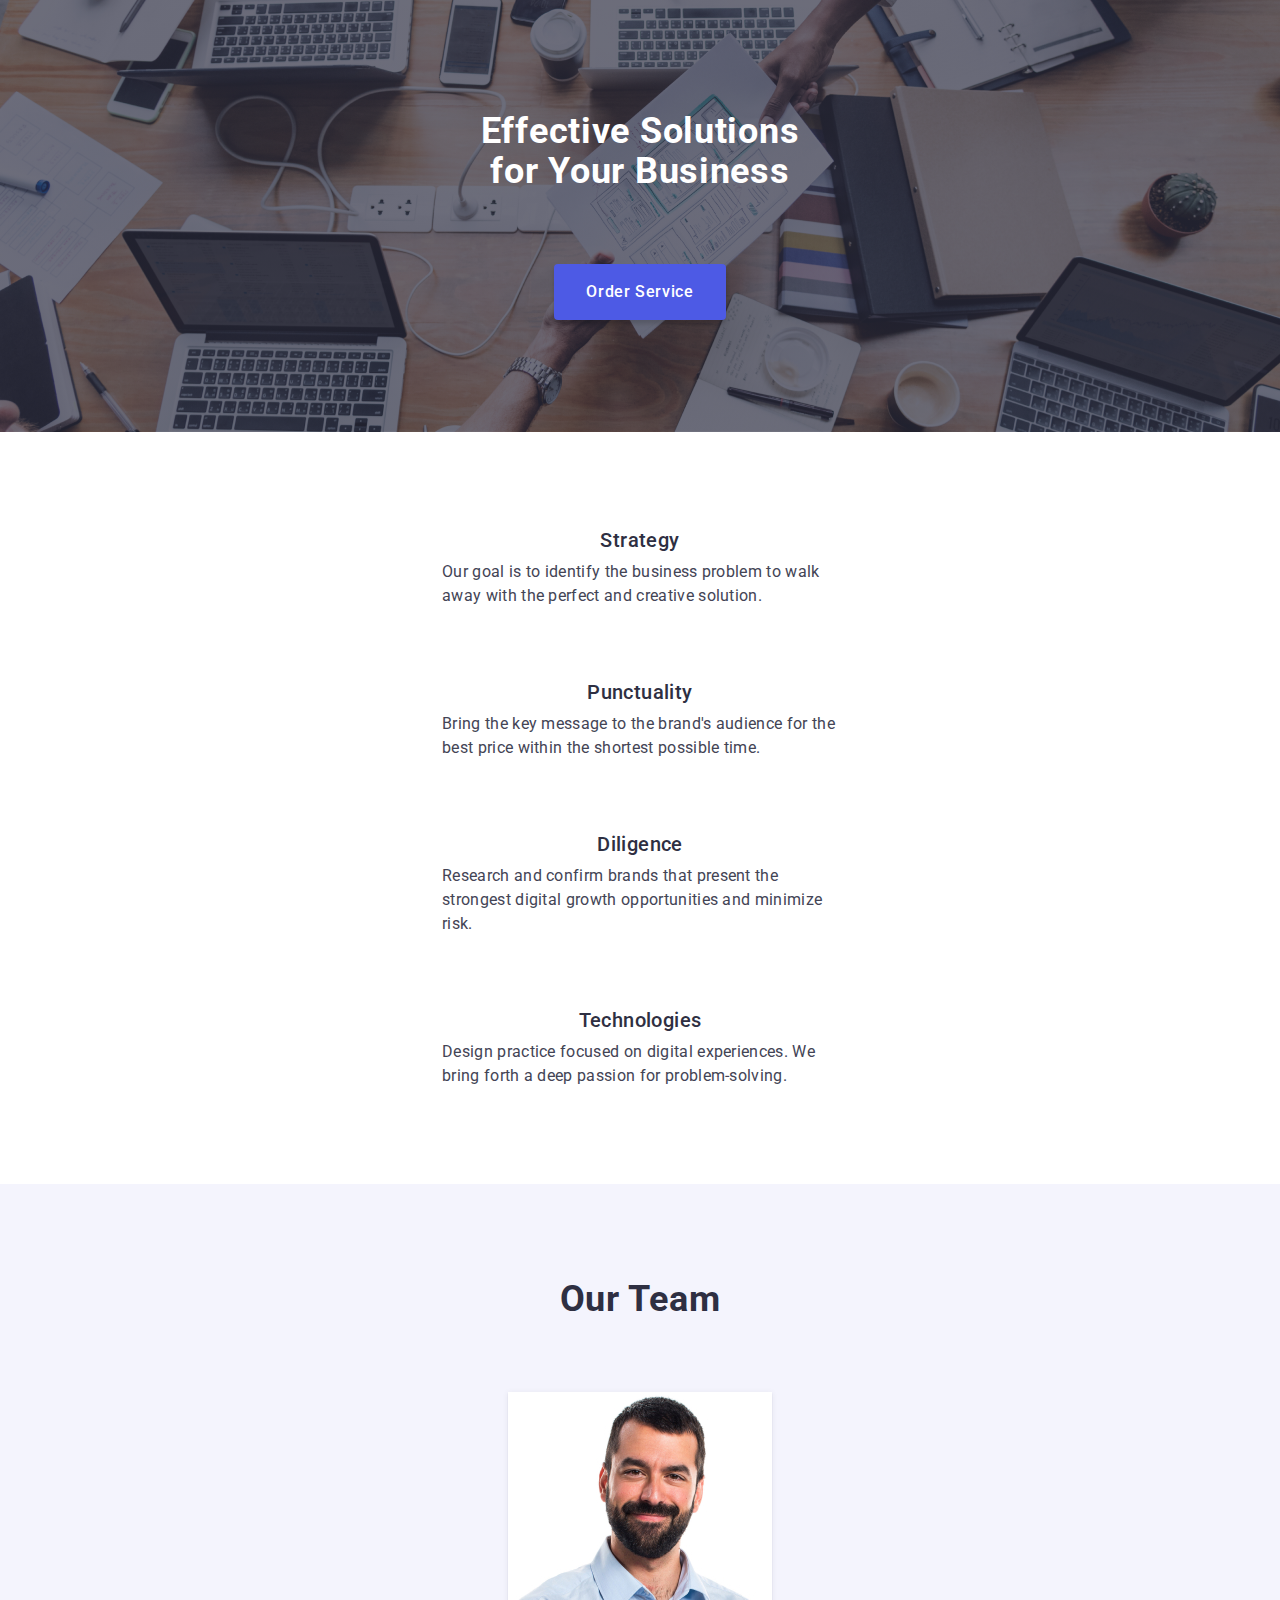
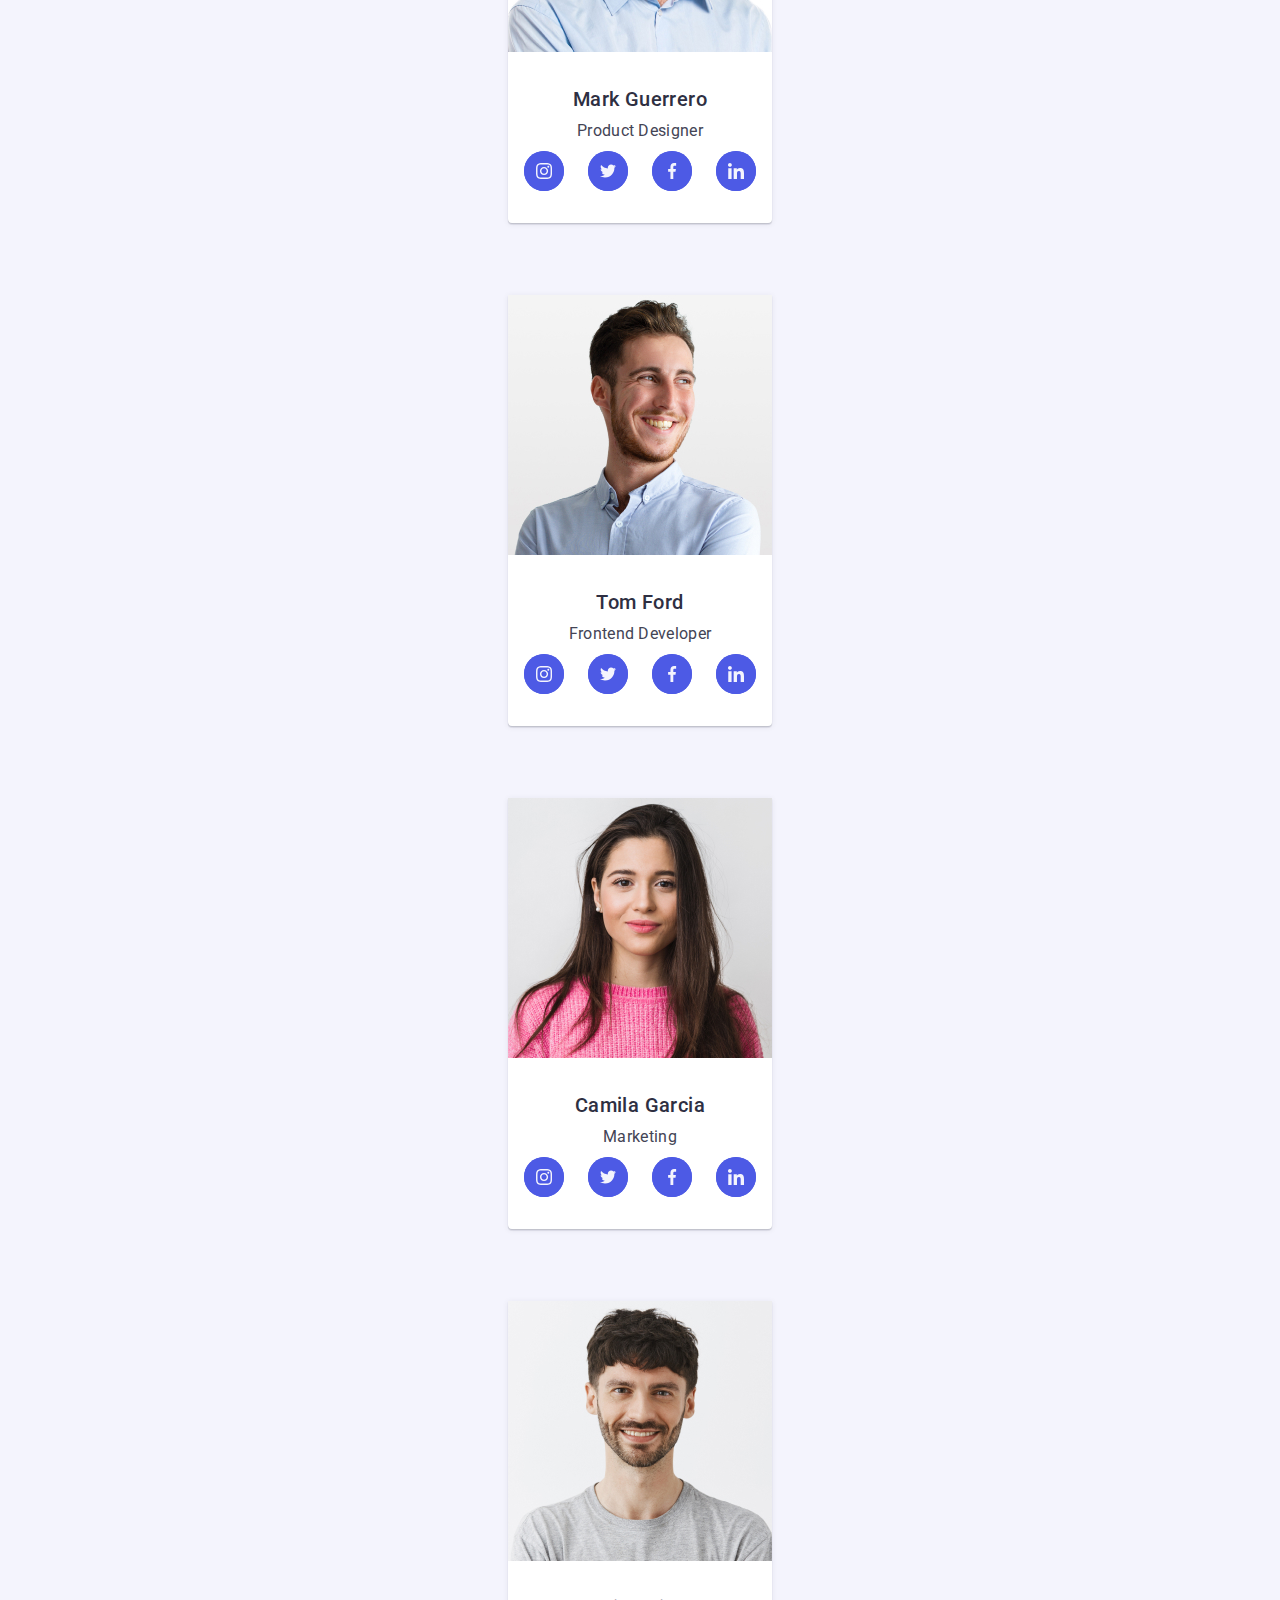
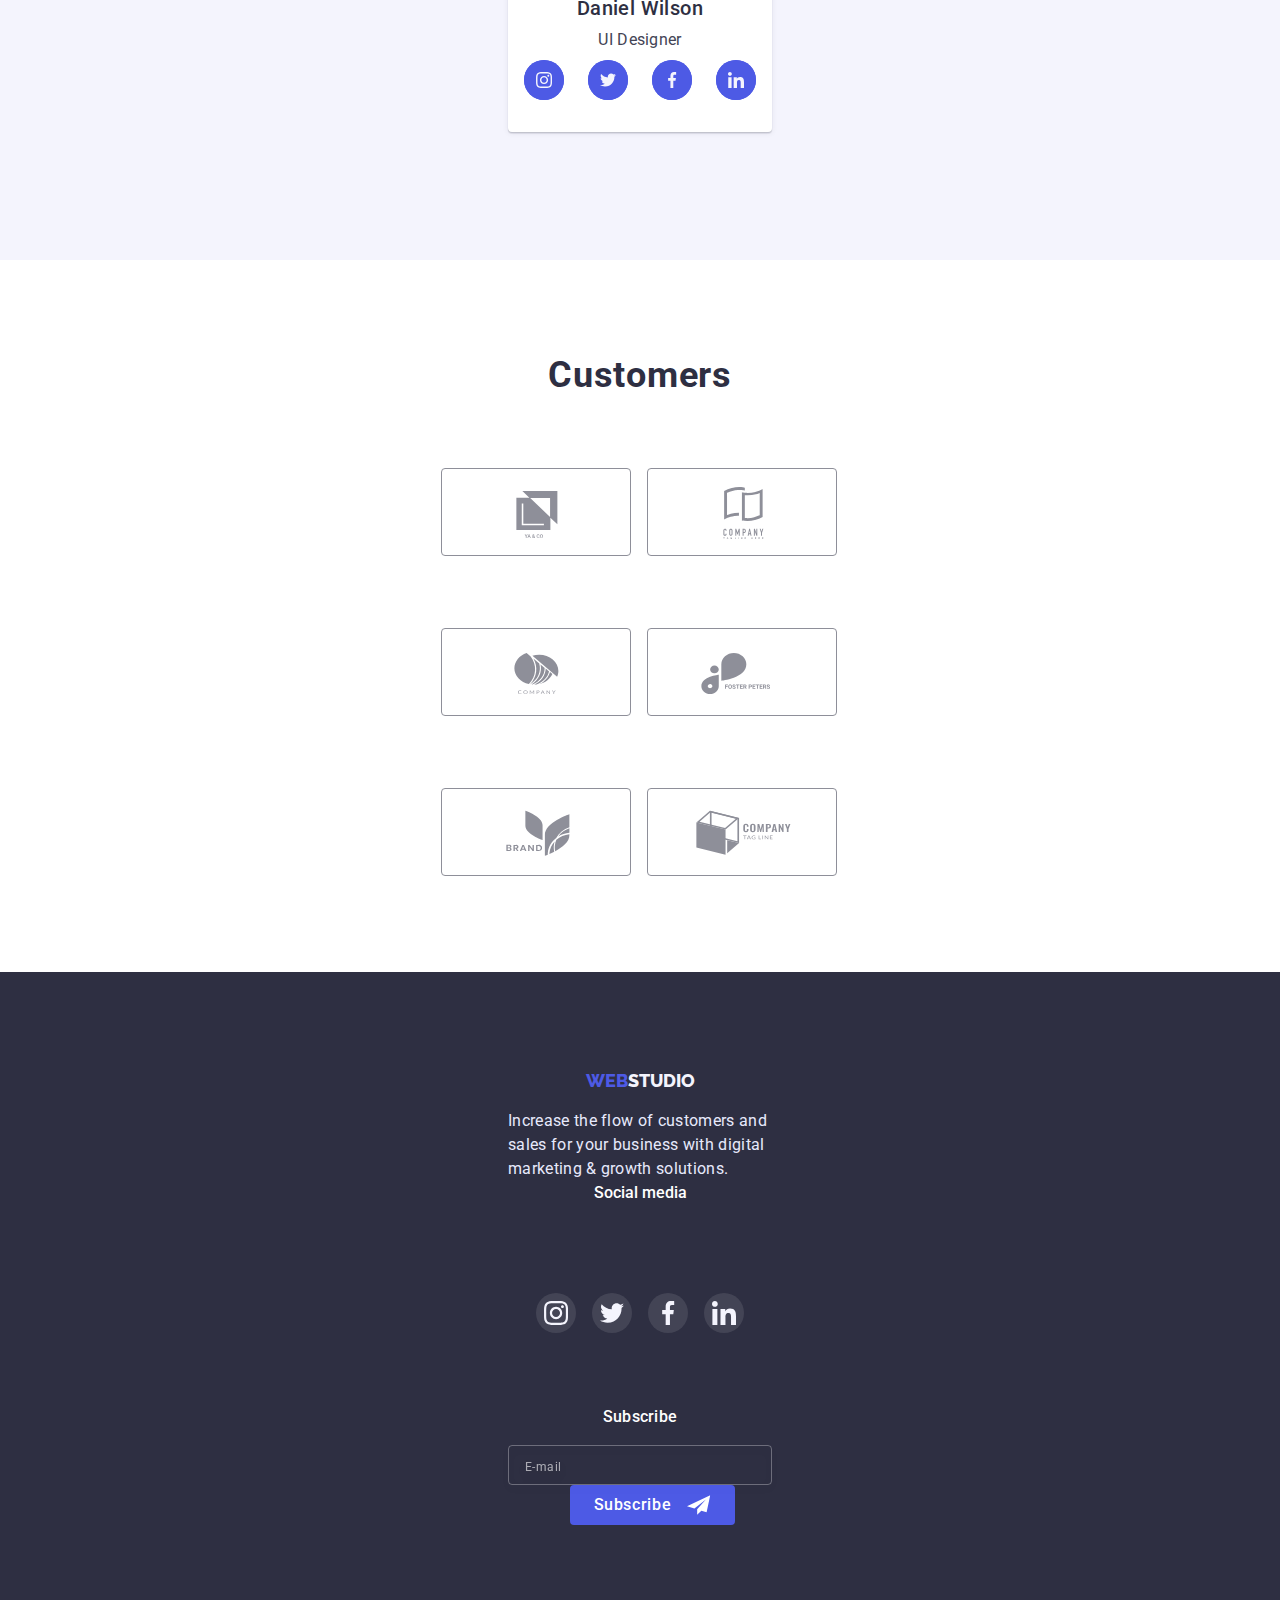
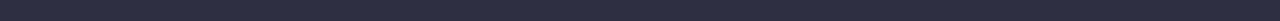
==== commit ebc6f596: "mobile style" ====
--- a/index.html
+++ b/index.html
@@ -8,6 +8,8 @@
     <link rel="stylesheet" href="https://cdnjs.cloudflare.com/ajax/libs/modern-normalize/1.1.0/modern-normalize.css" integrity="sha512-Y0MM+V6ymRKN2zStTqzQ227DWhhp4Mzdo6gnlRnuaNCbc+YN/ZH0sBCLTM4M0oSy9c9VKiCvd4Jk44aCLrNS5Q==" crossorigin="anonymous" referrerpolicy="no-referrer" />
     <!-- <link rel="stylesheet" href="./css/style.css"> -->
     <link rel="stylesheet" href="./css/mobile.css">
+    <!-- <link rel="stylesheet" href="./css/tablet.css">
+    <link rel="stylesheet" href="./css/desktop.css"> -->
     <link rel="preconnect" href="https://fonts.googleapis.com">
     <link rel="preconnect" href="https://fonts.gstatic.com" crossorigin>
     <link href="https://fonts.googleapis.com/css2?family=Raleway:wght@800&family=Roboto:wght@400;500;700;900&display=swap" rel="stylesheet">
@@ -52,7 +54,7 @@
         </section>
 
         <section class="first">
-            <div class="container">
+            <div class="container column">
                 <h2 class="invis"></h2>
                 
                 <ul class="first-list list">
@@ -112,7 +114,7 @@
             </div>
         </section>
 
-        <!-- <section class="second">
+        <section class="second">
             <div class="container">
     
                 <h2 class="second-title">What are we doing</h2>
@@ -130,10 +132,10 @@
                 </ul>
 
             </div>
-        </section> -->
-
-        <!-- <section class="team">
-            <div class="container">
+        </section>
+
+        <section class="team">
+            <div class="container column">
     
                 <h2 class="second-title">Our Team</h2>
                 <ul class="team-list list">
@@ -288,10 +290,10 @@
                 </ul>
 
             </div>    
-        </section> -->
+        </section>
         
-        <!-- <section class="customers">
-            <div class="container">
+        <section class="customers">
+            <div class="container column">
                 <h2 class="second-title">Customers</h2>
                 <ul class="customers-list list">
                     <li class="customers-list-item">
@@ -338,73 +340,71 @@
                     </li>
                 </ul>
             </div>
-        </section> -->
+        </section>
 
     </main>
 
-    <!-- <footer class="footer">
-        <div class="container">
-    
-            <div class="flex">
-                <div class="text">
-                    <a href="./index.html" class="logo link"><span class="web">WEB</span><span class="footer-studio">STUDIO</span></a>
+    <footer class="footer">
+        <div class="container column">
+    
+            <div class="text column">
+                <a href="./index.html" class="logo link"><span class="web">WEB</span><span class="footer-studio">STUDIO</span></a>
             
-                    <p class="parag footer-text">
-                        Increase the flow of customers and 
-                        sales for your business with digital 
-                        marketing & growth solutions.
-                    </p>
-                </div>
-    
-                <div class="footer-social">
-                    <h3 class="third-title">Social media</h3>
-                    <ul class="footer-social-list list">
-                        <li class="footer-social-list-item">
-                            <a href="" class="footer-social-link">
-                                <svg class="footer-svg">
-                                    <use href="./images/symbol-defs.svg#icon-instagram"></use>
-                                </svg>
-                            </a>
-                        </li>
-                        <li class="footer-social-list-item">
-                            <a href="" class="footer-social-link">
-                                <svg class="footer-svg">
-                                    <use href="./images/symbol-defs.svg#icon-twitter"></use>
-                                </svg>
-                            </a>
-                        </li>
-                        <li class="footer-social-list-item">
-                            <a href="" class="footer-social-link">
-                                <svg class="footer-svg">
-                                    <use href="./images/symbol-defs.svg#icon-facebook"></use>
-                                </svg>
-                            </a>
-                        </li>
-                        <li class="footer-social-list-item">
-                            <a href="" class="footer-social-link">
-                                <svg class="footer-svg">
-                                    <use href="./images/symbol-defs.svg#icon-linkedin"></use>
-                                </svg>
-                            </a>
-                        </li>
-                    </ul>
-                </div>
-
-                <form class="subscribe-form" name="subscribe-form" autocomplete="on" novalidate action="">
-                    <b class="subscribe-title">Subscribe</b>
-                    <div class="flex">
-                        <input class="subscribe-input" type="email" name="email" placeholder="E-mail" required>
+                <p class="parag footer-text">
+                    Increase the flow of customers and 
+                    sales for your business with digital 
+                    marketing & growth solutions.
+                </p>
+            </div>
+    
+            <div class="footer-social column">
+                <h3 class="third-title">Social media</h3>
+                <ul class="footer-social-list list">
+                    <li class="footer-social-list-item">
+                        <a href="" class="footer-social-link">
+                            <svg class="footer-svg">
+                                <use href="./images/symbol-defs.svg#icon-instagram"></use>
+                            </svg>
+                        </a>
+                    </li>
+                    <li class="footer-social-list-item">
+                        <a href="" class="footer-social-link">
+                            <svg class="footer-svg">
+                                <use href="./images/symbol-defs.svg#icon-twitter"></use>
+                            </svg>
+                        </a>
+                    </li>
+                    <li class="footer-social-list-item">
+                        <a href="" class="footer-social-link">
+                            <svg class="footer-svg">
+                                <use href="./images/symbol-defs.svg#icon-facebook"></use>
+                            </svg>
+                        </a>
+                    </li>
+                    <li class="footer-social-list-item">
+                        <a href="" class="footer-social-link">
+                            <svg class="footer-svg">
+                                <use href="./images/symbol-defs.svg#icon-linkedin"></use>
+                            </svg>
+                        </a>
+                    </li>
+                </ul>
+            </div>
+
+            <form class="subscribe-form column" name="subscribe-form" autocomplete="on" novalidate action="">
+                <b class="subscribe-title">Subscribe</b>
+                <div class="flex column">
+                    <input class="subscribe-input" type="email" name="email" placeholder="E-mail" required>
         
-                        <button class="subscribe-btn" type="submit"><span>Subscribe</span>
-                            <svg class="subscribe-icon">
-                                <use href="./images/symbol-defs.svg#icon-send"></use>
-                            </svg> 
-                        </button>
-                    </div>
-                </form>
-            </div>
-        </div>  
-    </footer> -->
+                    <button class="subscribe-btn" type="submit"><span>Subscribe</span>
+                        <svg class="subscribe-icon">
+                            <use href="./images/symbol-defs.svg#icon-send"></use>
+                        </svg> 
+                    </button>
+                </div>
+            </form>
+        </div>
+    </footer>
 
     <!-- <div class="backdrop is-hidden" data-modal>
         <div class="modal">
--- a/css/mobile.css
+++ b/css/mobile.css
@@ -17,11 +17,6 @@
 .list{
     list-style: none;
     display: flex;
-}
-
-.list:last-child{
-    margin-right: 0;
-    margin-bottom: 0;
 }
 
 .link{
@@ -41,12 +36,6 @@
     overflow: hidden;
 }
 
-img{
-    display: block;
-    max-width: 100%;
-    height: auto;
-}
-
 .img{
     width: 360px;
     height: 300px;
@@ -58,17 +47,6 @@
 }
 
 .second-title{
-    font-family: 'Roboto';
-    font-style: normal;
-    font-weight: 700;
-    font-size: 36px;
-    line-height: 1.11;
-    letter-spacing: 0,02em;
-    color: var(--special-text);
-}
-
-.mini-title{
-    text-align: center;
     font-family: 'Roboto';
     font-style: normal;
     font-weight: 700;
@@ -76,13 +54,24 @@
     line-height: 1.11;
     letter-spacing: 0.02em;
     color: var(--special-text);
+}
+
+.mini-title{
+    text-align: center;
+    font-family: 'Roboto';
+    font-style: normal;
+    font-weight: 500;
+    font-size: 20px;
+    line-height: 1.20;
+    letter-spacing: 0.02em;
+    color: var(--special-text);
     margin-bottom: 8px;
 }
 
 .parag{
     font-family: 'Roboto';
     font-style: normal;
-    font-weight: 500;
+    font-weight: 400;
     font-size: 16px;
     line-height: 1.5;
     letter-spacing: 0.02em;
@@ -248,6 +237,7 @@
 
 .first{
     padding-top: 96px;
+    padding-bottom: 96px;
 }
 
 .first-list{
@@ -261,14 +251,7 @@
 }
 
 .first-wrap-svg{
-    height: 112px;
-    width: 264px;
-    background: #F4F4FD;
-    border-radius: 4px;
     display: none;
-    justify-content: center;
-    align-items: center;
-    margin-bottom: 8px;
 }
 
 .first-svg{
@@ -279,27 +262,29 @@
 /* ------------------------------------------------SECOND------------------------------------------ */
 
 .second{
-    padding: 120px 0;
-}
-
-.second-title{
-    text-align: center;
-    margin-bottom: 72px;
-}
-
-.second-list{
-    gap: 24px;
-}
-
+    display: none;
+}
 /* ------------------------------------------------TEAM------------------------------------------ */
 
+.column{
+    display: flex;
+    flex-direction: column;
+    justify-content: center;
+    align-items: center;
+}
+
 .team{
-    padding: 120px 0;
+    padding-top: 96px;
+    padding-bottom: 128px;
     background-color: #f4f4fd;
 }
 
 .team-list{
-    gap: 24px;
+    margin-top: 72px;
+    gap : 72px;
+    width: 264px;
+    display: flex;
+    flex-direction: column;
 }
 
 .team-list-item{
@@ -311,6 +296,12 @@
 .photo-text{
     text-align: center;
     padding: 32px 16px;
+
+}
+
+.team-social-list{
+    margin-top: 8px;
+    gap: 24px;
 }
 
 .team-social-list-item{
@@ -320,11 +311,6 @@
     border-radius: 50%; 
 }
 
-.team-social-list{
-    margin-top: 8px;
-    gap: 24px;
-}
-
 .social-link:hover, .social-link:focus {
     background: var(--hover-active);
 }
@@ -337,15 +323,17 @@
 /* ------------------------------------------------CUSTOMERS------------------------------------------ */
 
 .customers{
-    padding: 120px 0;
+    padding: 96px 0 96px;
 }
 
 .customers-list{
-    gap: 24px;
+    margin-top: 72px;
+    gap: 72px 16px;
+    flex-wrap: wrap;
 }
 
 .customers-list-item{
-    width: 168px;
+    width: 190px;
     height: 88px;
     border: 1px solid #8E8F99;
     border-radius: 4px;
@@ -375,7 +363,7 @@
 }
 
 .customers-svg{
-    width: 104px;
+    width: 110px;
     height: 56px;
     fill: #8E8F99;
     transition-property: fill;
@@ -494,7 +482,7 @@
 
 .footer{
     background-color: var(--special-text);
-    padding: 100px 0;
+    padding: 96px 0;
 }
 
 .flex{
@@ -513,7 +501,6 @@
 
 .footer-social{
     color: #ffffff;
-    margin-left: 120px;
 }
 
 .third-title{
@@ -527,6 +514,7 @@
 }
 
 .footer-social-list{
+    margin-top: 72px;
     gap: 16px;
 }
 
@@ -573,7 +561,7 @@
 .subscribe-form{
     display: flex;
     flex-direction: column;
-    margin-left: auto;
+    margin-top: 72px;
 }
 
 .subscribe-title{
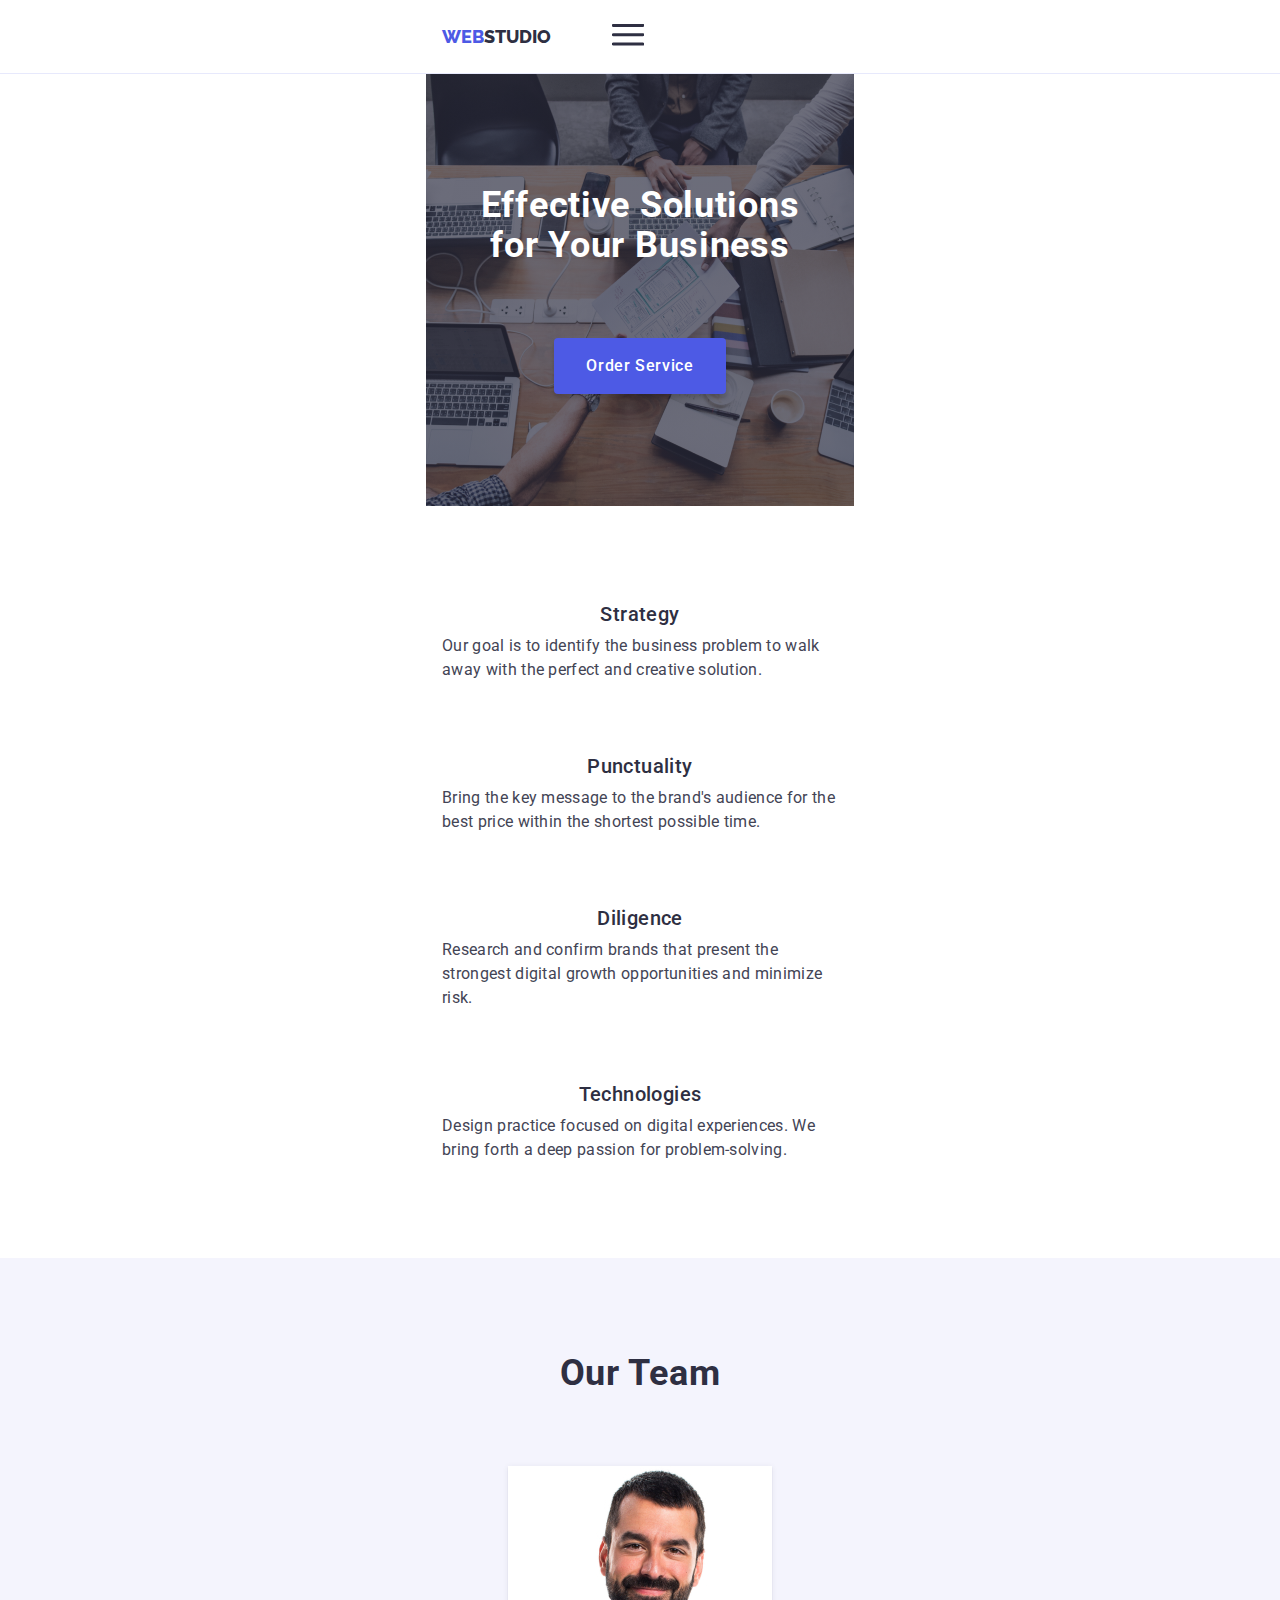
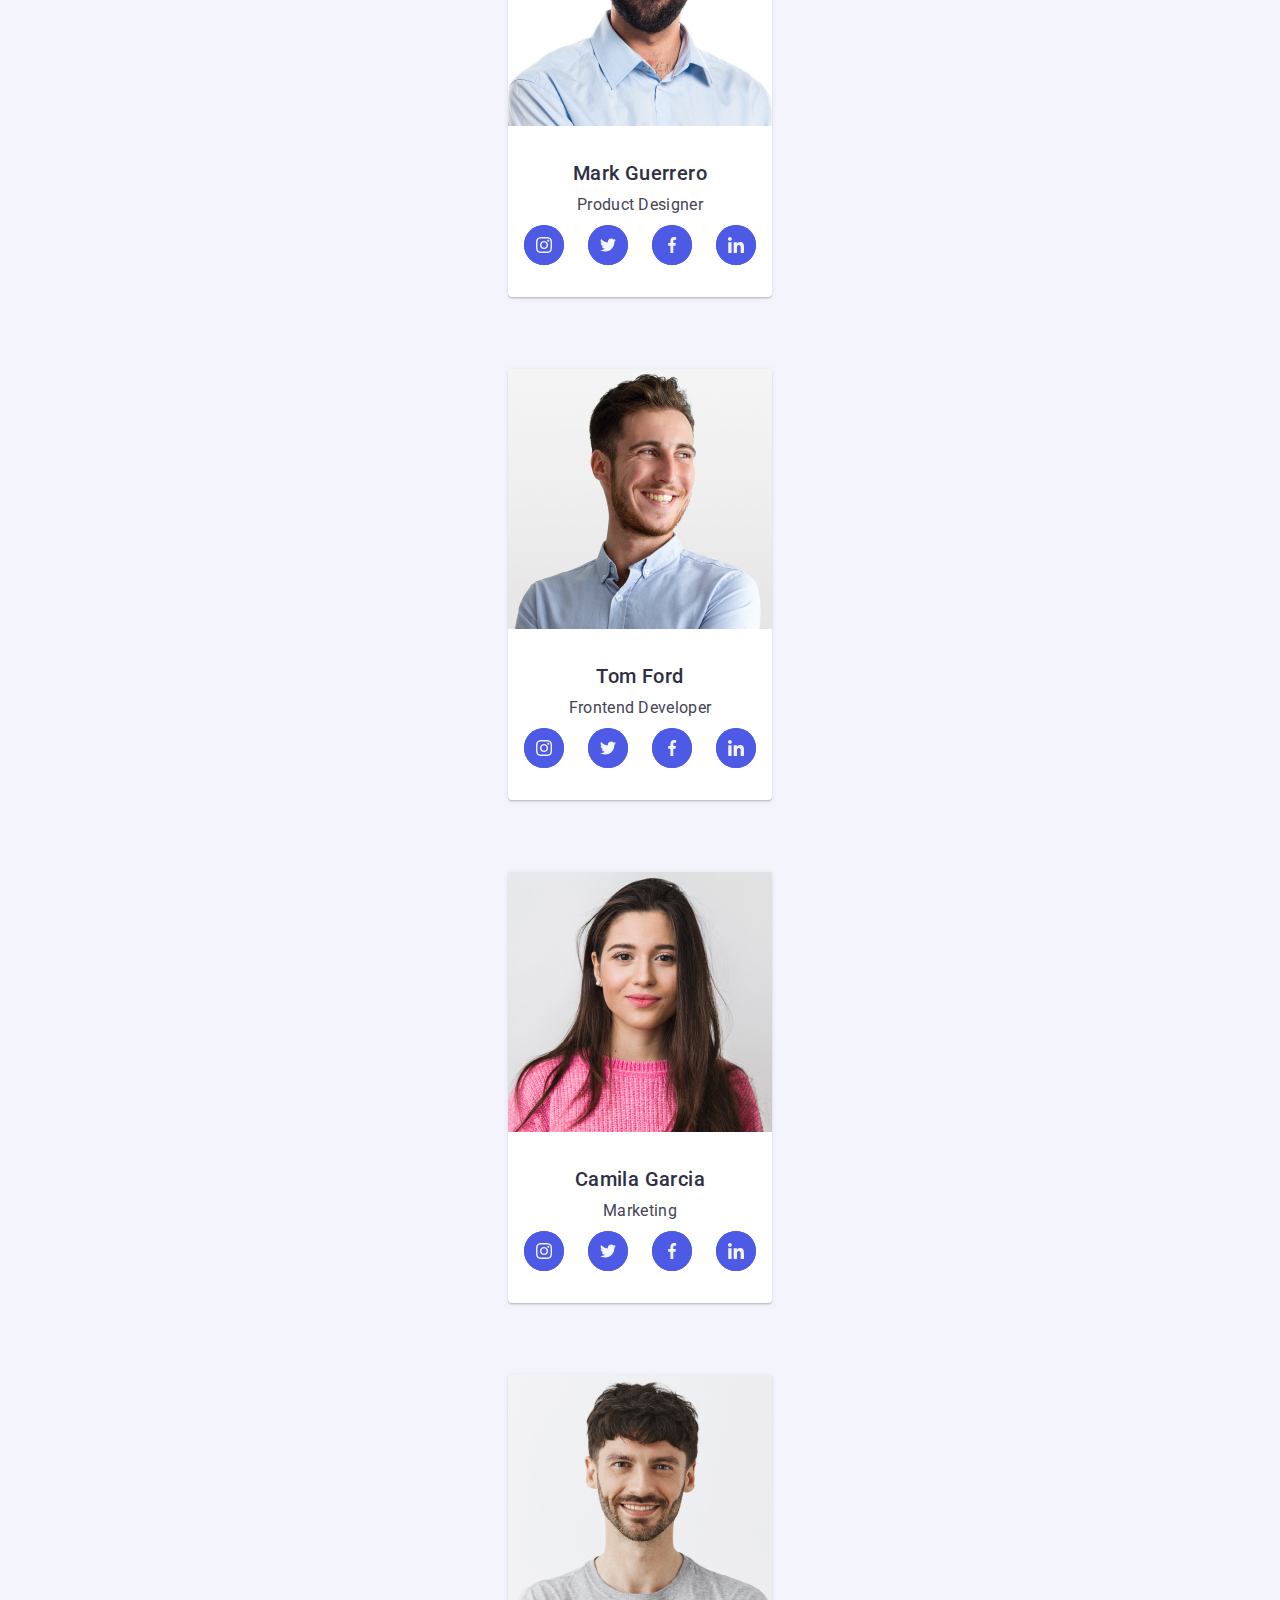
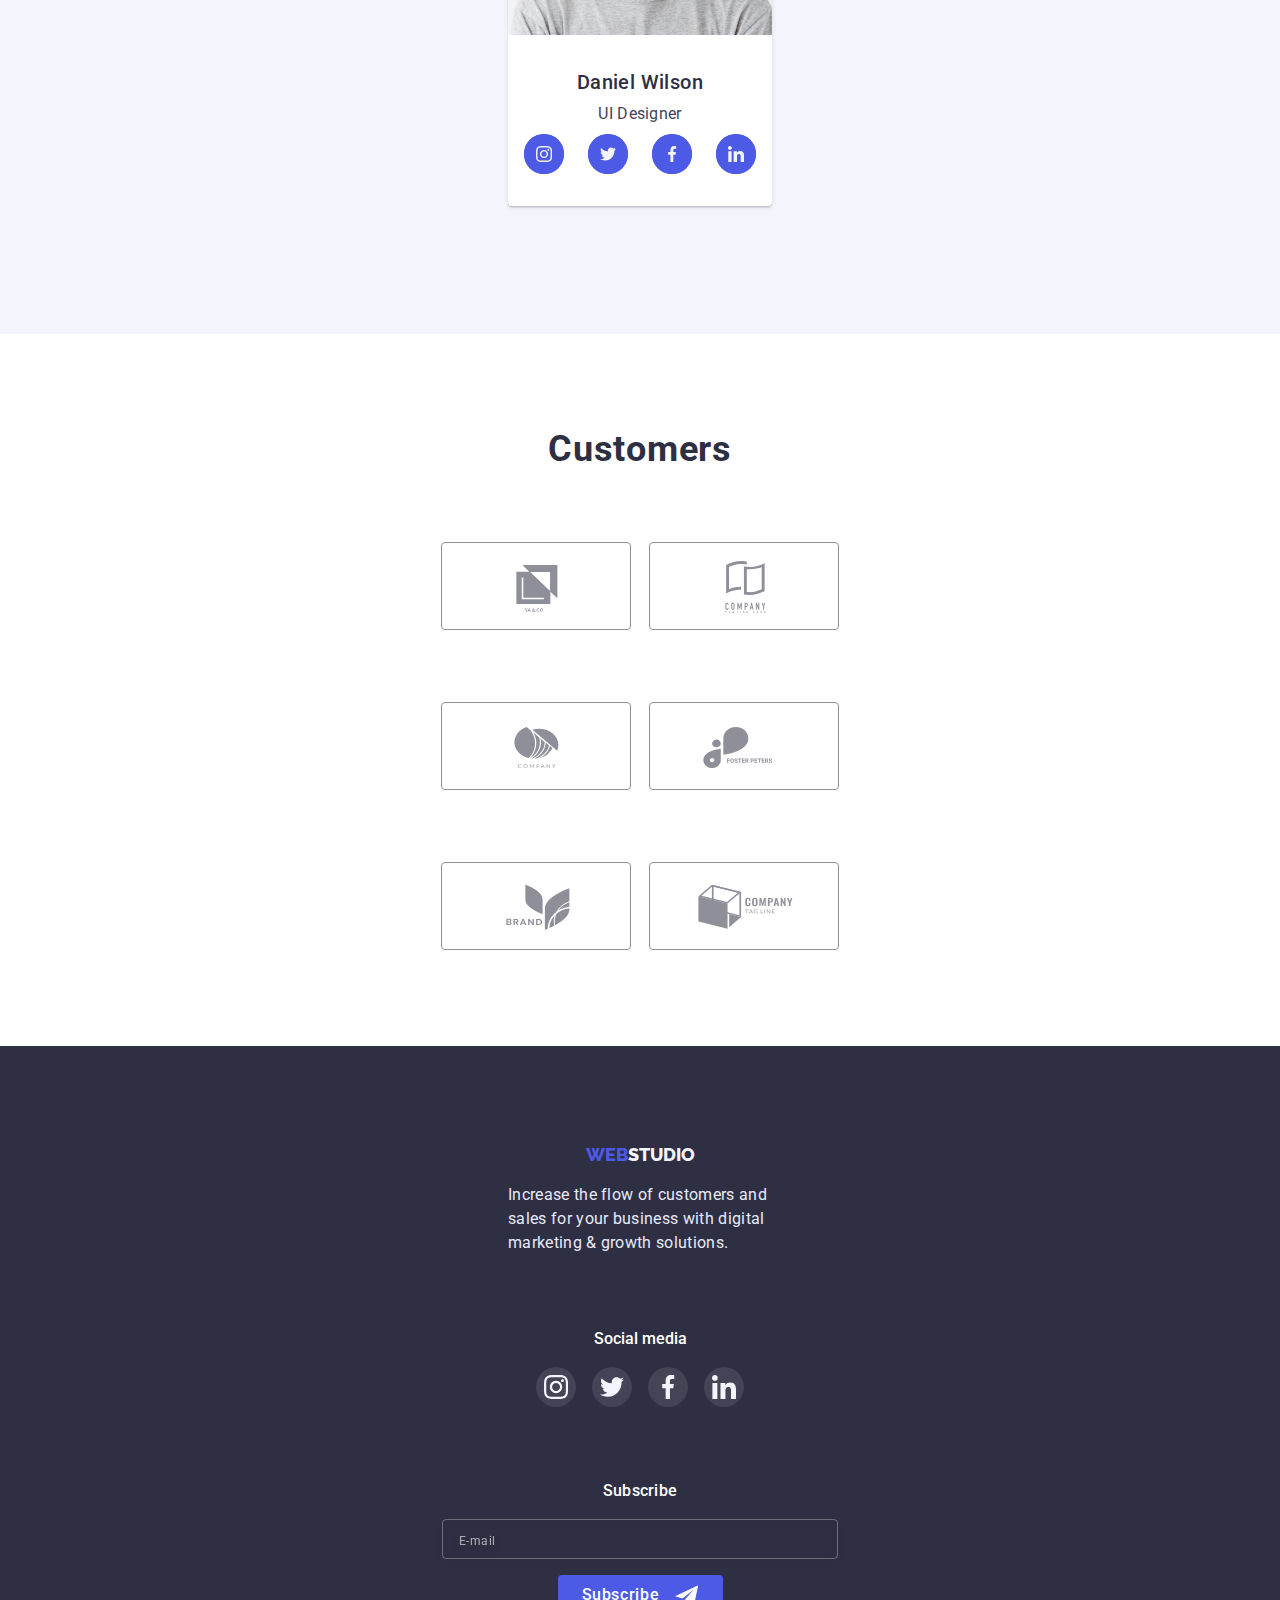
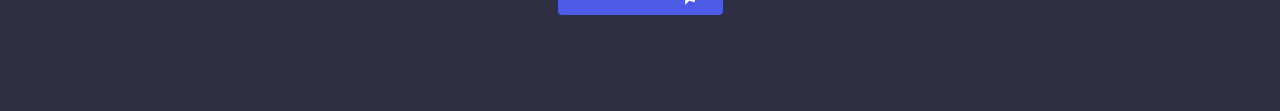
==== commit 103b5821: "Mobile updates" ====
--- a/index.html
+++ b/index.html
@@ -17,7 +17,7 @@
 </head>
 <body>
 
-    <!-- <header class="header">
+    <header class="header">
         <div class="container head">
 
             <nav class="nav">
@@ -27,6 +27,11 @@
                     <li class="nav-list-item"><a href="./portfolio.html" class="nav-link link">Portfolio</a></li>
                     <li class="nav-list-item"><a href="./index.html" class="nav-link link">Contacts</a></li>
                 </ul>
+                <a href="hamburger-menu">
+                    <svg class="hamburger-menu">
+                        <use></use>
+                    </svg>
+                </a>
             </nav>
     
             <address class="address">
@@ -37,7 +42,7 @@
             </address>
 
         </div>
-    </header> -->
+    </header>
     
     <main class="main">
         
@@ -406,7 +411,7 @@
         </div>
     </footer>
 
-    <!-- <div class="backdrop is-hidden" data-modal>
+    <div class="backdrop is-hidden" data-modal>
         <div class="modal">
             <button type="button" class="modal-close_btn" data-modal-close>
                 <svg class="modal-icon">
@@ -453,8 +458,8 @@
                 <button class="modal-form-btn">Send</button>
             </form>
         </div>
-    </div> -->
-    
-    <!-- <script src="./js/modal.js"></script> -->
+    </div>
+    
+    <script src="./js/modal.js"></script>
 </body>
 </html>--- a/css/mobile.css
+++ b/css/mobile.css
@@ -97,6 +97,29 @@
     display: flex;
     justify-content: space-between;
     align-items: center;
+    padding: 24px 16px;
+}
+
+.logo{
+    font-family: 'Raleway';
+    font-style: normal;
+    font-weight: 800;
+    font-size: 18px;
+    line-height: 1.4;
+}
+
+.web{
+    color: #4d5ae5;
+}
+
+.header-studio{
+    color: var(--special-text);
+}
+
+.hamburger-menu{
+    background-image: url(../images/ham-menu.svg);
+    width: 32px;
+    height: 22px;
 }
 
 .nav{
@@ -106,7 +129,7 @@
 }
 
 .nav-list{
-    display: flex;
+    display: none;
     gap: 10px;
 }
 
@@ -148,24 +171,8 @@
     background-color: var(--hover-active);
 }
 
-.logo{
-    font-family: 'Raleway';
-    font-style: normal;
-    font-weight: 800;
-    font-size: 18px;
-    line-height: 1.4;
-}
-
-.web{
-    color: #4d5ae5;
-}
-
-.header-studio{
-    color: var(--special-text);
-}
-
 .address-list{
-    display: flex;
+    display: none;
     gap: 40px;
 }
 
@@ -185,13 +192,17 @@
     color: var(--hover-active);
 }
 
+/* ------------------------------------------------HEADER MENU------------------------------------------ */
+
+
+
 /* ------------------------------------------------HERO------------------------------------------ */
 
 .hero {
     text-align: center;
-    background-image: linear-gradient(to right, rgba(46, 47, 66, 0.7), rgba(46, 47, 66, 0.7)), url(../images/people-office.jpg);
+    background-image: linear-gradient(to right, rgba(46, 47, 66, 0.7), rgba(46, 47, 66, 0.7)), url(../images/mini-office-img.jpg);
     background-repeat: no-repeat;
-    background-size: 1440px;
+    background-size: 428px;
     background-position: 50% 50%;
     padding: 112px 0;
 }
@@ -330,6 +341,7 @@
     margin-top: 72px;
     gap: 72px 16px;
     flex-wrap: wrap;
+    justify-content: space-between;
 }
 
 .customers-list-item{
@@ -500,6 +512,7 @@
 }
 
 .footer-social{
+    margin-top: 72px;
     color: #ffffff;
 }
 
@@ -514,7 +527,6 @@
 }
 
 .footer-social-list{
-    margin-top: 72px;
     gap: 16px;
 }
 
@@ -576,7 +588,7 @@
 }
 
 .subscribe-input{
-    width: 264px;
+    width: 396px;
     height: 40px;
     filter: drop-shadow(0px 4px 4px rgba(0, 0, 0, 0.15));
     color: #FFFFFF;
@@ -586,6 +598,10 @@
     padding: 8px 16px;
 }
 
+.subscribe-input:focus, .subscribe-input:hover{
+    border: 1px solid #4D5AE5;
+}
+
 .subscribe-input::placeholder{
     font-family: 'Roboto';
     font-style: normal;
@@ -594,7 +610,6 @@
     line-height: 1.2;
     letter-spacing: 0.04em;
     color: rgba(255, 255, 255, 0.6);
-    
 }
 
 .subscribe-btn{
@@ -620,7 +635,7 @@
     transition-property: background-color;
     transition-duration: 250ms;
     transition-timing-function: cubic-bezier(0.4, 0, 0.2, 1);
-    margin-left: 24px;
+    margin-top: 16px;
 }
 
 .subscribe-btn:hover, .subscribe-btn:focus{
@@ -660,7 +675,7 @@
     top: 50%;
     transform: translate(-50%, -50%);
     opacity: 1;
-    width: 408px;
+    width: 392px;
     min-height: 576px;
     background: #FCFCFC;
     box-shadow: 0px 1px 1px rgba(0, 0, 0, 0.14), 0px 1px 3px rgba(0, 0, 0, 0.12), 0px 2px 1px rgba(0, 0, 0, 0.2);
@@ -670,7 +685,7 @@
 .modal-close_btn{
     position: relative;
     top: 24px;
-    left: 360px;
+    left: 344px;
     width: 24px;
     height: 24px;
     display: flex;
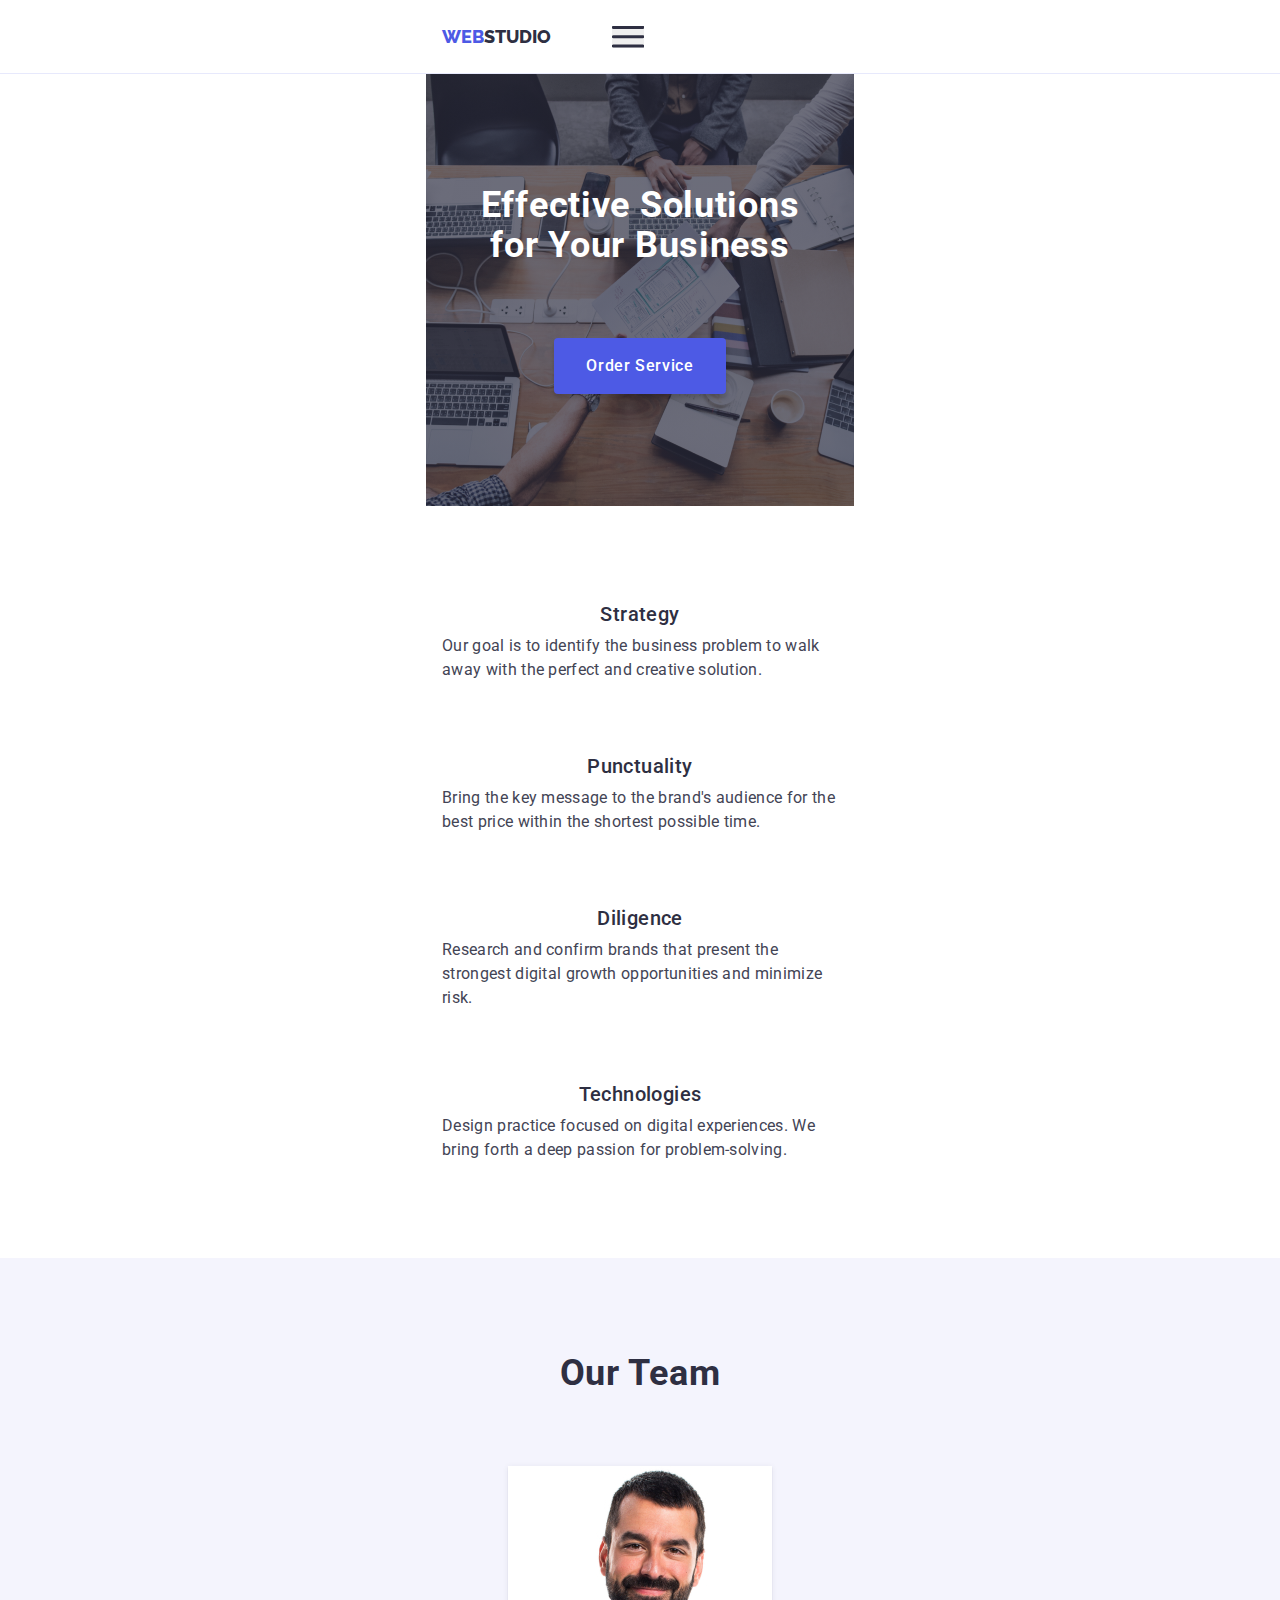
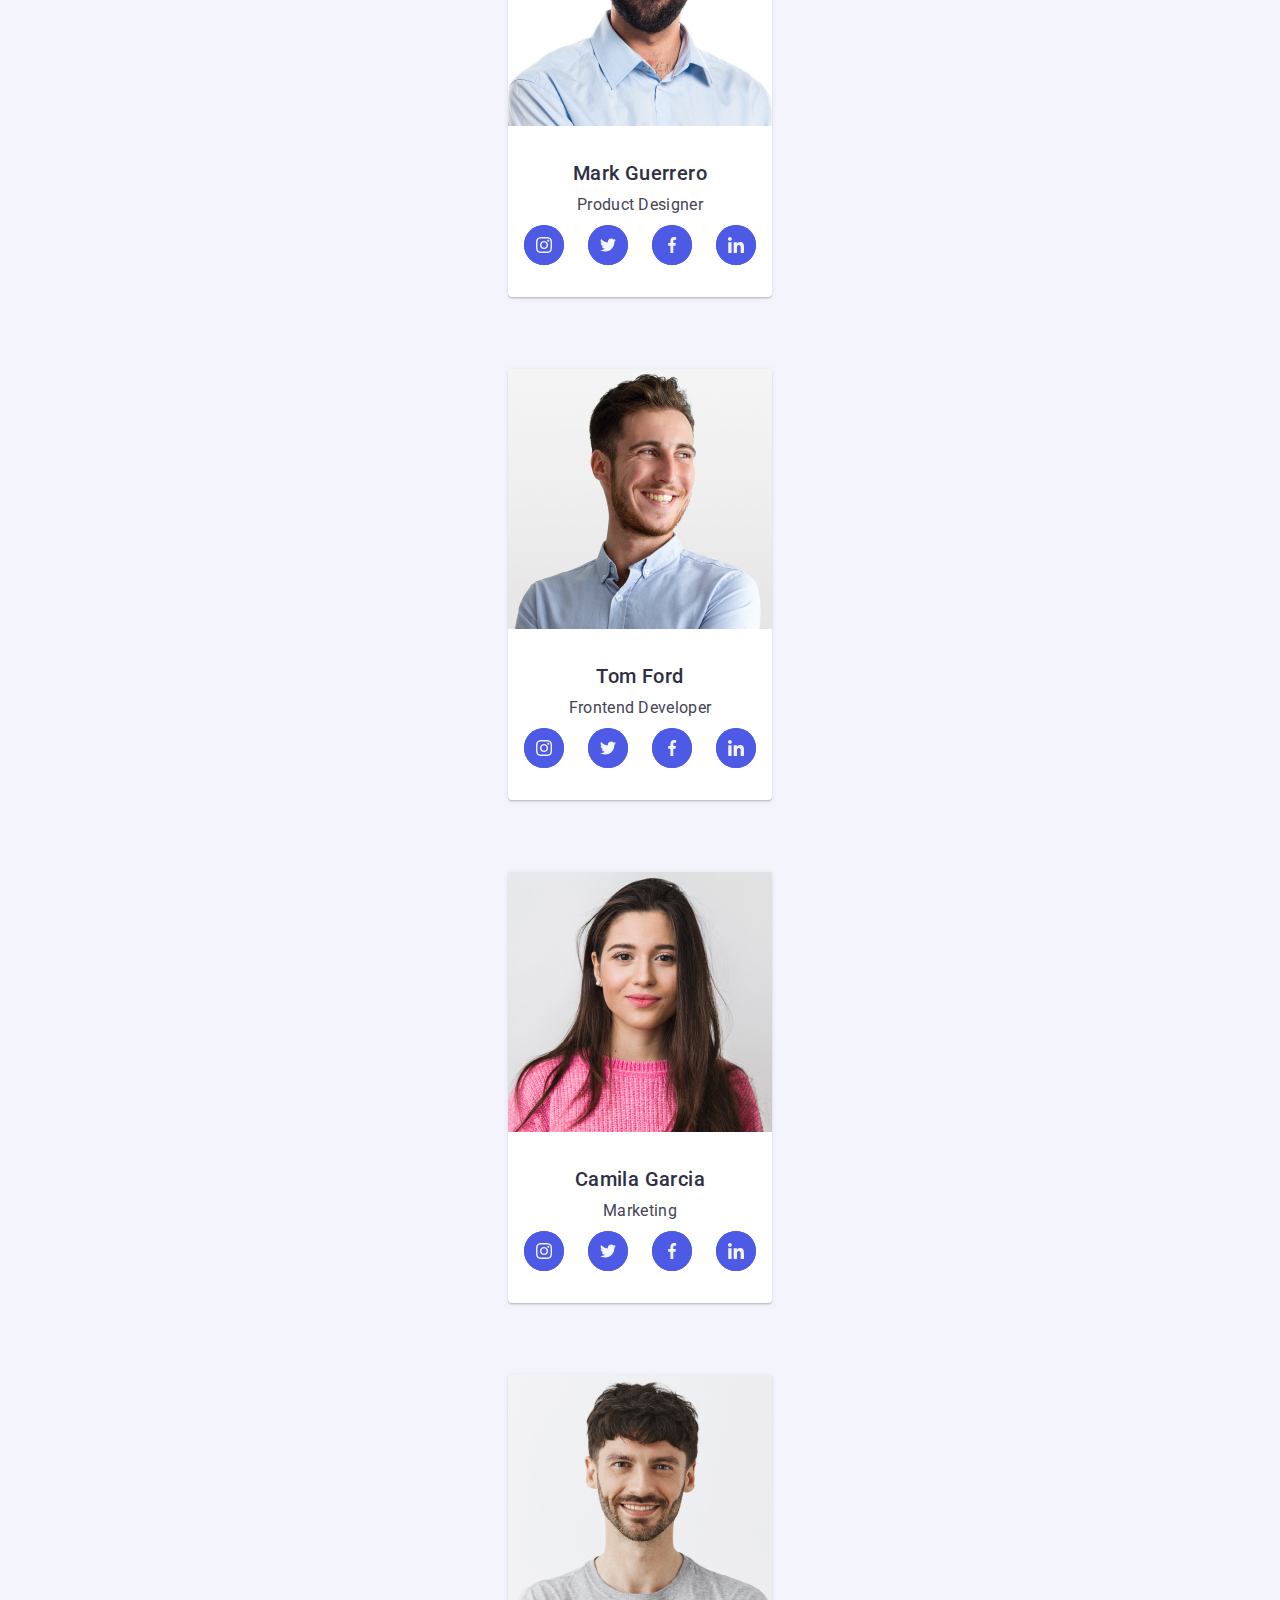
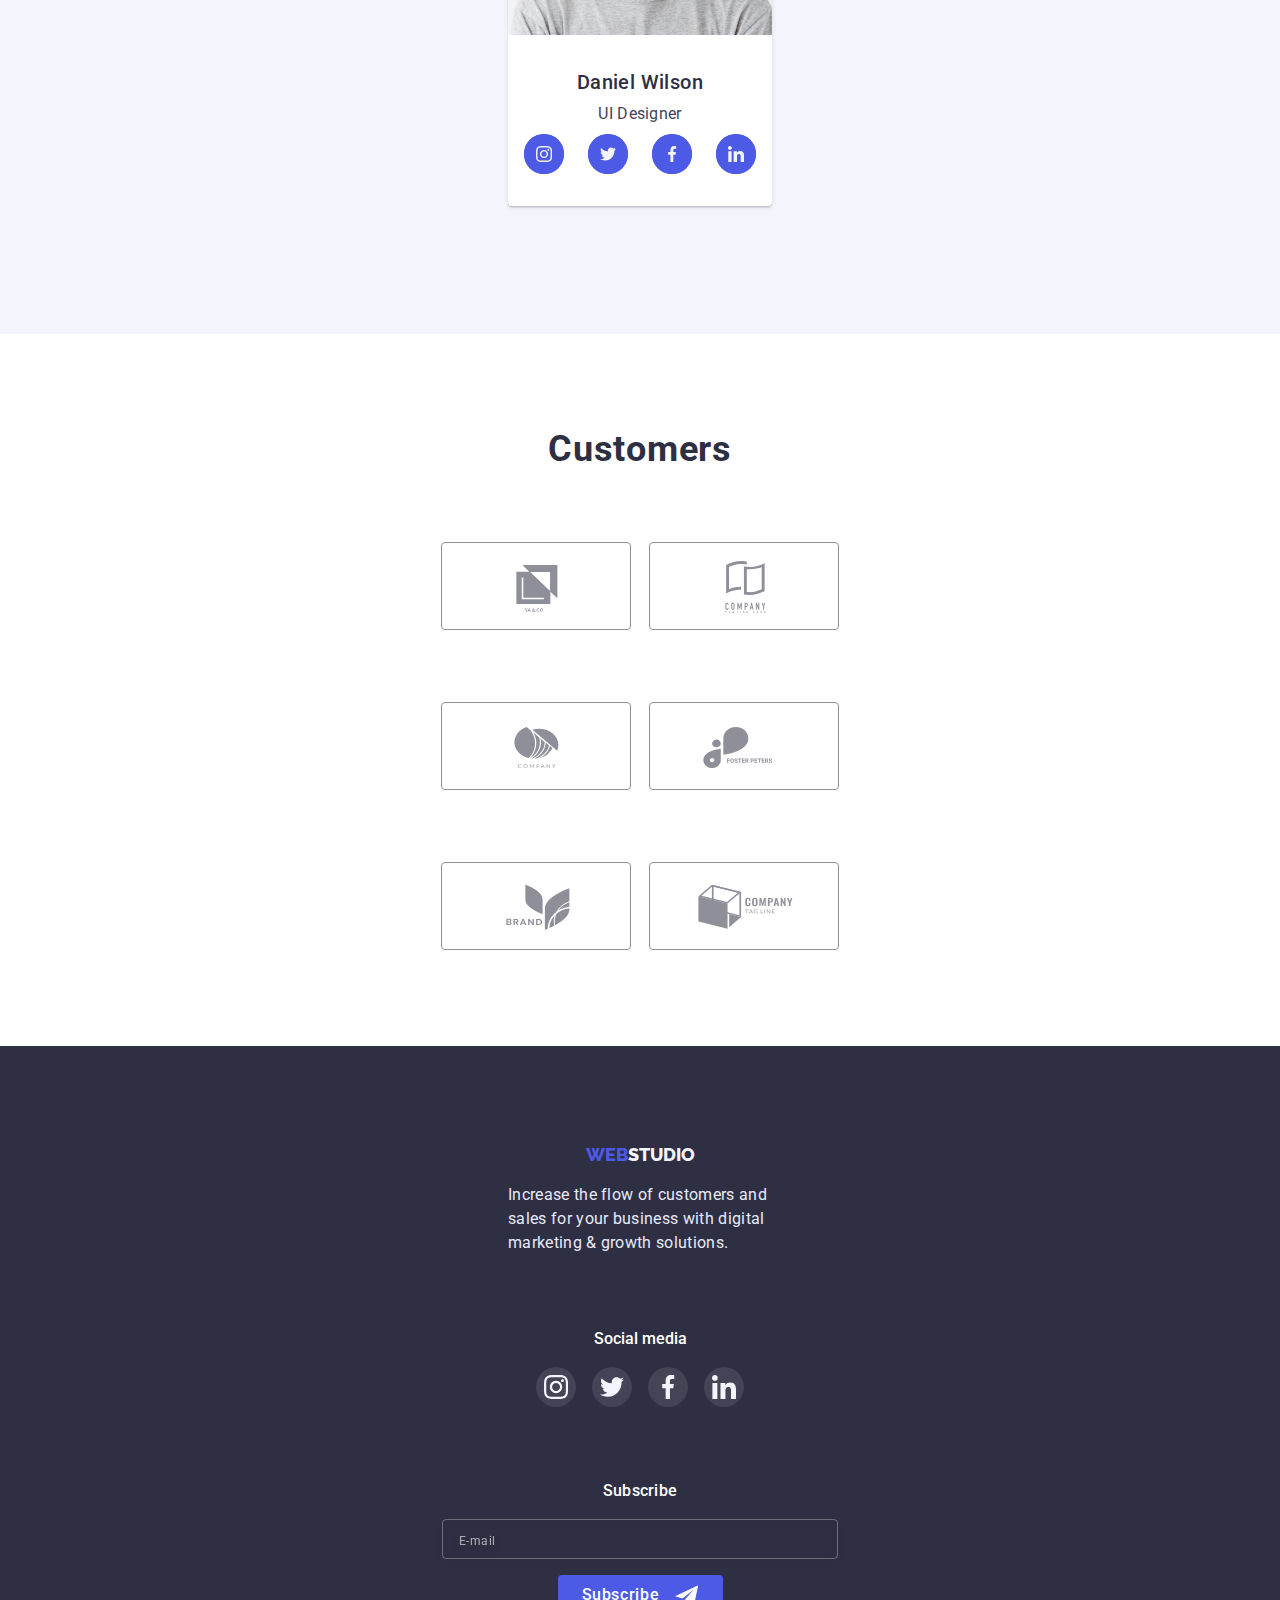
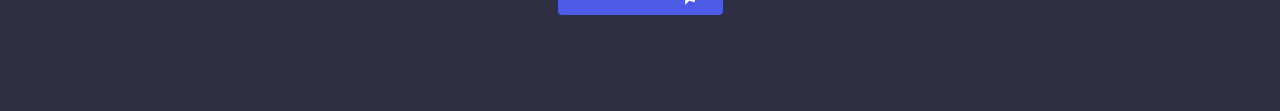
==== commit 3b2afc83: "Mobile menu" ====
--- a/index.html
+++ b/index.html
@@ -22,16 +22,14 @@
 
             <nav class="nav">
                 <a href="./index.html" class="logo link"><span class="web">WEB</span><span class="header-studio">STUDIO</span></a>
+
                 <ul class="nav-list list">
                     <li class="nav-list-item"><a href="./index.html" class="nav-link link "><span class="active">Studio</span></a></li>
                     <li class="nav-list-item"><a href="./portfolio.html" class="nav-link link">Portfolio</a></li>
                     <li class="nav-list-item"><a href="./index.html" class="nav-link link">Contacts</a></li>
                 </ul>
-                <a href="hamburger-menu">
-                    <svg class="hamburger-menu">
-                        <use></use>
-                    </svg>
-                </a>
+
+                <button class="hamburger-menu" type="button" mobile-btn-open-menu></button>
             </nav>
     
             <address class="address">
@@ -40,7 +38,62 @@
                     <li class="address-list-item"><a href="tel:+110001111111" class="address-link link">+11 (000) 111-11-11</a></li>
                 </ul>
             </address>
-
+        </div>
+
+        <div class="backdrop is-hidden" mobile-menu>
+            <div class="mobile-menu">
+                <button type="button" class="mobile-menu-close" mobile-btn-close-menu>
+                    <svg class="modal-icon">
+                        <use href="./images/symbol-defs.svg#icon-close-btn"></use>
+                    </svg>
+                </button>
+
+                <nav class="mobile-nav">
+                    <ul class="mobile-nav-list list">
+                        <li class="mobile-nav-list-item"><a href="./index.html" class="nav-link link "><span class="active">Studio</span></a></li>
+                        <li class="mobile-nav-list-item"><a href="./portfolio.html" class="nav-link link">Portfolio</a></li>
+                        <li class="mobile-nav-list-item"><a href="./index.html" class="nav-link link">Contacts</a></li>
+                    </ul>
+                </nav>
+
+                <address class="mobile-address">
+                    <ul class="mobile-address-list list">
+                        <li class="mobile-address-list-item"><a href="mailto:info@devstudio.com" class="address-link link"><span class="address-hover">info@devstudio.com</span></a></li>
+                        <li class="mobile-address-list-item"><a href="tel:+110001111111" class="address-link link">+11 (000) 111-11-11</a></li>
+                    </ul>
+                </address>
+
+                <ul class="mobile-social-list list">
+                    <li class="mobile-social-list-item">
+                        <a href="" class="social-link">
+                            <svg class="mobile-svg">
+                                <use href="./images/symbol-defs.svg#icon-instagram"></use>
+                            </svg>
+                        </a>
+                    </li>
+                    <li class="mobile-social-list-item">
+                        <a href="" class="social-link">
+                            <svg class="mobile-svg">
+                                <use href="./images/symbol-defs.svg#icon-twitter"></use>
+                            </svg>
+                        </a>
+                    </li>
+                    <li class="mobile-social-list-item">
+                        <a href="" class="social-link">
+                            <svg class="mobile-svg">
+                                <use href="./images/symbol-defs.svg#icon-facebook"></use>
+                            </svg>
+                        </a>
+                    </li>
+                    <li class="mobile-social-list-item">
+                        <a href="" class="social-link">
+                            <svg class="mobile-svg">
+                                <use href="./images/symbol-defs.svg#icon-linkedin"></use>
+                            </svg>
+                        </a>
+                    </li>
+                </ul>
+            </div>
         </div>
     </header>
     
@@ -461,5 +514,6 @@
     </div>
     
     <script src="./js/modal.js"></script>
+    <script src="./js/mobile-menu.js"></script>
 </body>
 </html>--- a/css/mobile.css
+++ b/css/mobile.css
@@ -120,6 +120,8 @@
     background-image: url(../images/ham-menu.svg);
     width: 32px;
     height: 22px;
+    border: none;
+    cursor: pointer;
 }
 
 .nav{
@@ -194,7 +196,49 @@
 
 /* ------------------------------------------------HEADER MENU------------------------------------------ */
 
-
+.mobile-menu {
+    position: absolute;
+    transform: translateX(-50%);
+    transform: translateY(-50%);
+    left: 50%;
+    top: 50%;
+    transform: translate(-50%, -50%);
+    opacity: 1;
+    width: 428px;
+    min-height: 576px;
+    background: #FCFCFC;
+    box-shadow: 0px 1px 1px rgba(0, 0, 0, 0.14), 0px 1px 3px rgba(0, 0, 0, 0.12), 0px 2px 1px rgba(0, 0, 0, 0.2);
+}
+
+.mobile-menu-close {
+    position: relative;
+    top: 40px;
+    left: 364px;
+    width: 24px;
+    height: 24px;
+    display: flex;
+    justify-content: center;
+    align-items: center;
+    cursor: pointer;
+    border-radius: 50%;
+    background: #E7E9FC;
+    border: 1px solid rgba(0, 0, 0, 0.1);
+    transition-property: background-color;
+    transition-duration: 250ms;
+    transition-timing-function: cubic-bezier(0.4, 0, 0.2, 1);
+}
+
+.mobile-menu-close:active,
+.mobile-menu-close:focus,
+.mobile-menu-close:hover {
+    background-color: var(--hover-active);
+}
+
+.mobile-menu-close:active .modal-icon,
+.mobile-menu-close:focus .modal-icon,
+.mobile-menu-close:hover .modal-icon {
+    fill: #FFFFFF;
+}
 
 /* ------------------------------------------------HERO------------------------------------------ */
 
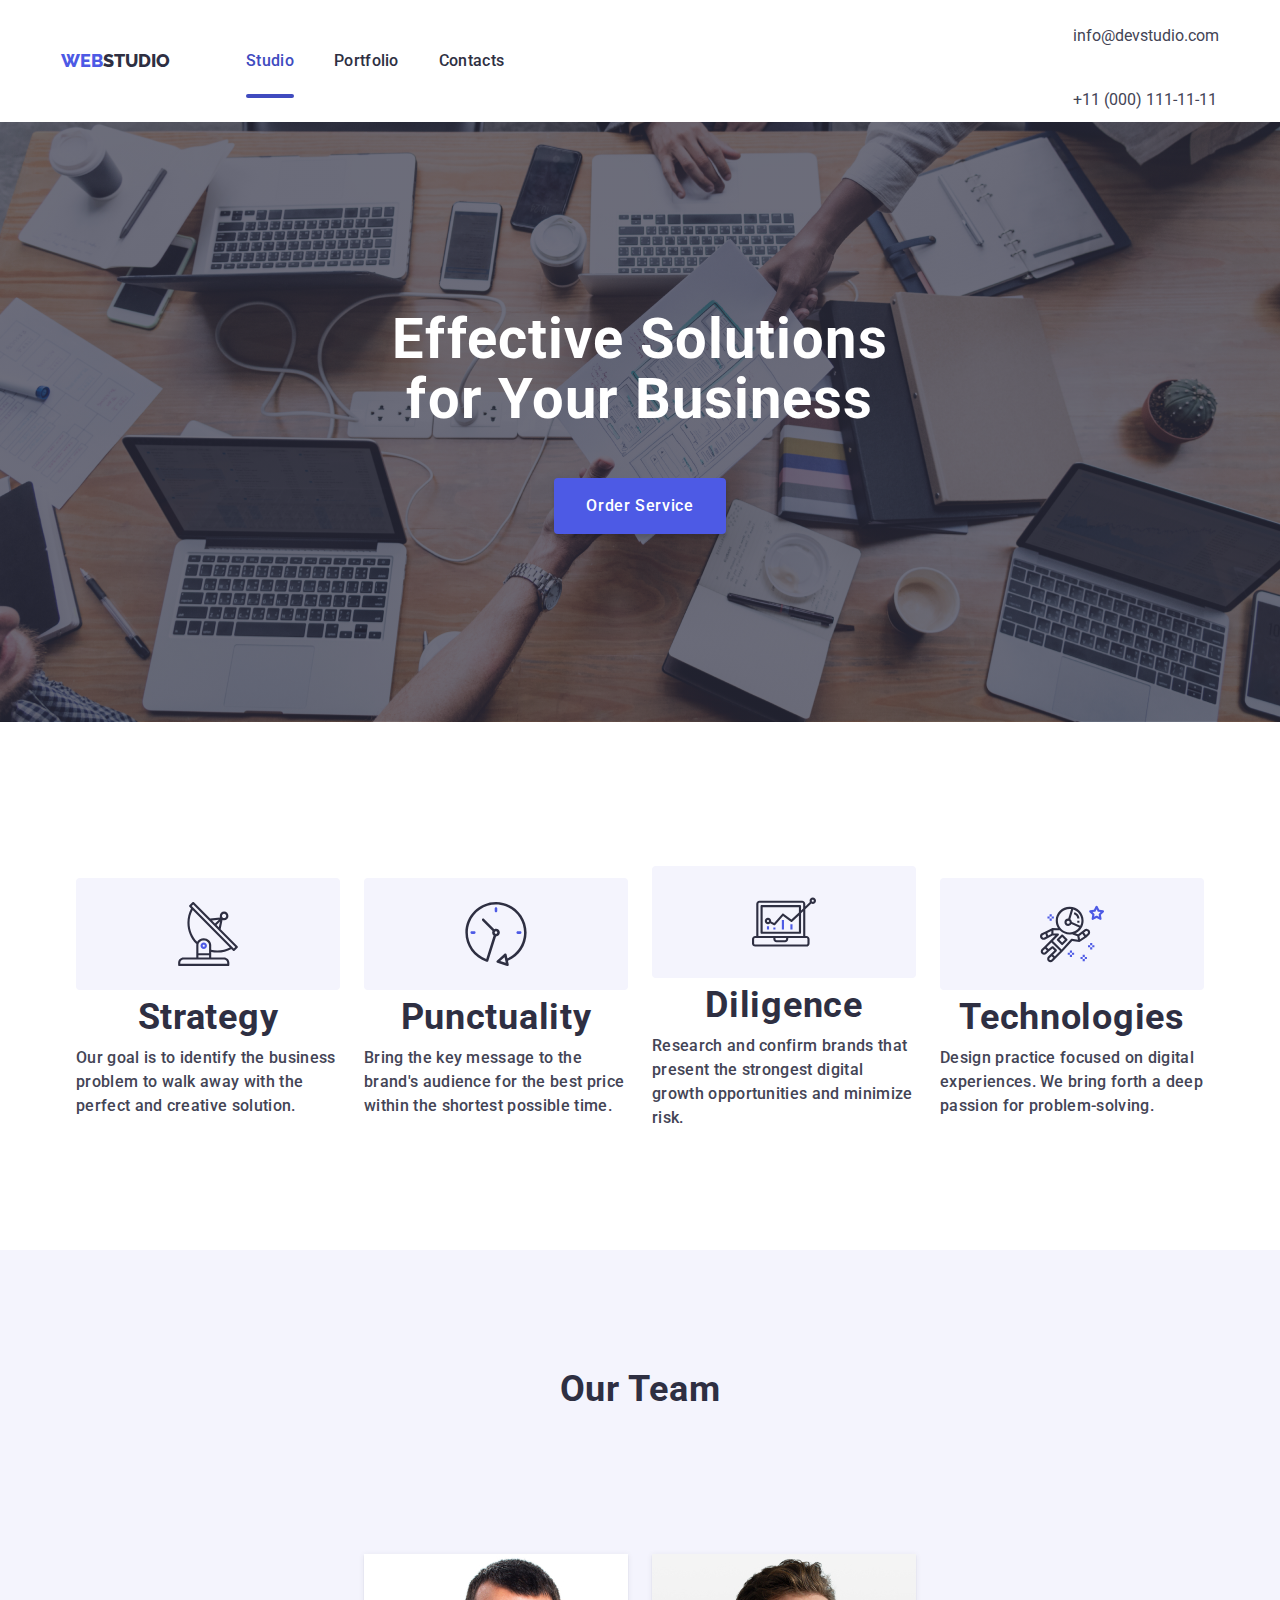
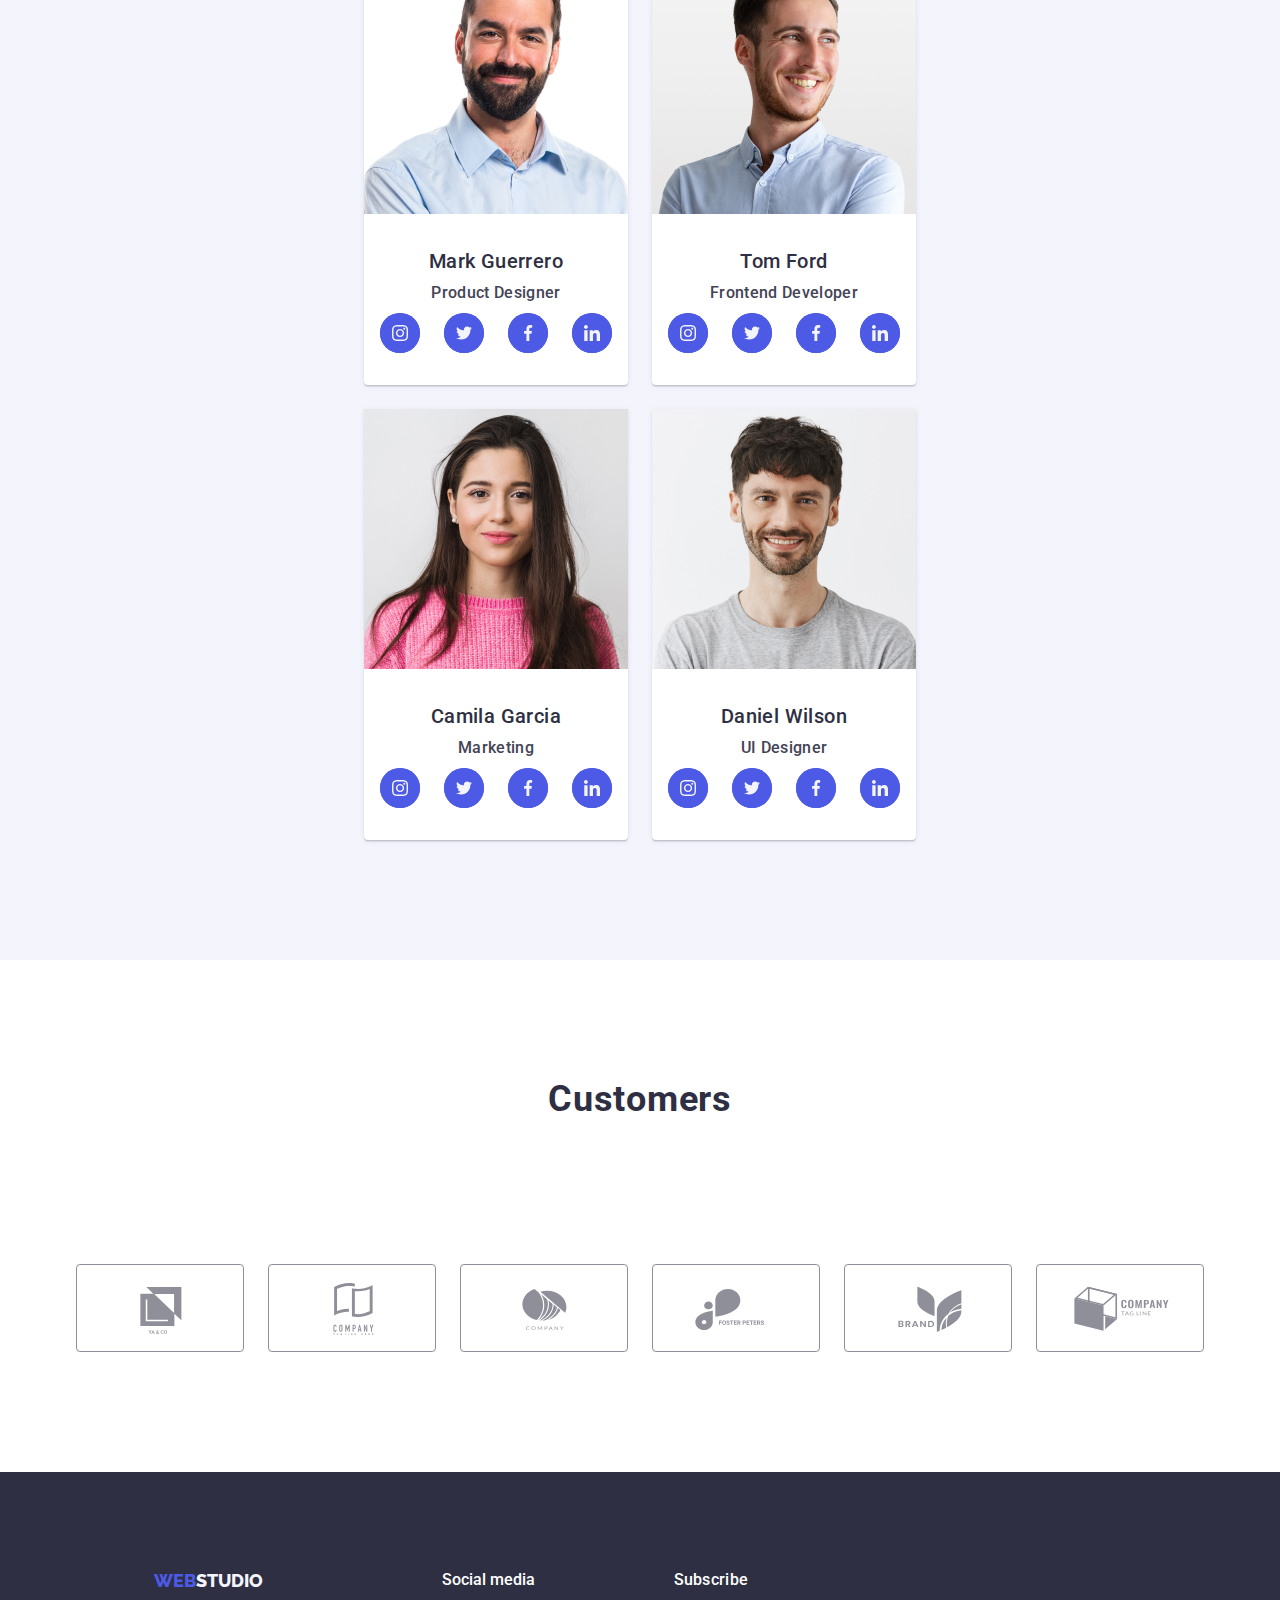
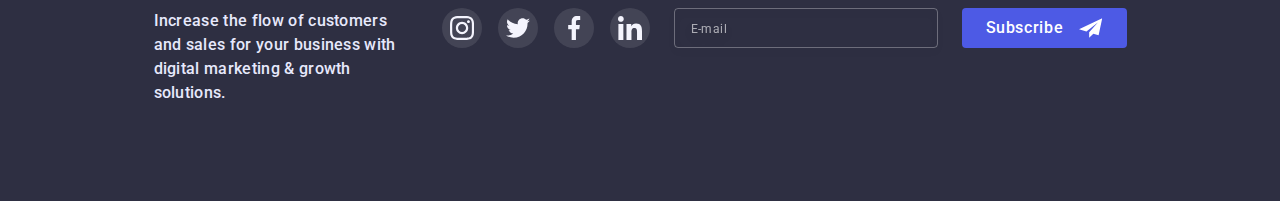
==== commit a87bc758: "tablet update" ====
--- a/index.html
+++ b/index.html
@@ -7,12 +7,12 @@
     <link rel="stylesheet" href="./css/reset.css">
     <link rel="stylesheet" href="https://cdnjs.cloudflare.com/ajax/libs/modern-normalize/1.1.0/modern-normalize.css" integrity="sha512-Y0MM+V6ymRKN2zStTqzQ227DWhhp4Mzdo6gnlRnuaNCbc+YN/ZH0sBCLTM4M0oSy9c9VKiCvd4Jk44aCLrNS5Q==" crossorigin="anonymous" referrerpolicy="no-referrer" />
     <!-- <link rel="stylesheet" href="./css/style.css"> -->
-    <link rel="stylesheet" href="./css/mobile.css">
-    <!-- <link rel="stylesheet" href="./css/tablet.css">
-    <link rel="stylesheet" href="./css/desktop.css"> -->
     <link rel="preconnect" href="https://fonts.googleapis.com">
     <link rel="preconnect" href="https://fonts.gstatic.com" crossorigin>
     <link href="https://fonts.googleapis.com/css2?family=Raleway:wght@800&family=Roboto:wght@400;500;700;900&display=swap" rel="stylesheet">
+    <link rel="stylesheet" href="./css/mobile.css">
+    <link rel="stylesheet" href="./css/tablet.css">
+    <link rel="stylesheet" href="./css/desktop.css">
     <title>Studio</title>
 </head>
 <body>
@@ -50,16 +50,16 @@
 
                 <nav class="mobile-nav">
                     <ul class="mobile-nav-list list">
-                        <li class="mobile-nav-list-item"><a href="./index.html" class="nav-link link "><span class="active">Studio</span></a></li>
-                        <li class="mobile-nav-list-item"><a href="./portfolio.html" class="nav-link link">Portfolio</a></li>
-                        <li class="mobile-nav-list-item"><a href="./index.html" class="nav-link link">Contacts</a></li>
+                        <li class="mobile-nav-list-item"><a href="./index.html" class="mobile-nav-link link">Studio</a></li>
+                        <li class="mobile-nav-list-item"><a href="./portfolio.html" class="mobile-nav-link link">Portfolio</a></li>
+                        <li class="mobile-nav-list-item"><a href="./index.html" class="mobile-nav-link link ">Contacts</a></li>
                     </ul>
                 </nav>
 
                 <address class="mobile-address">
                     <ul class="mobile-address-list list">
-                        <li class="mobile-address-list-item"><a href="mailto:info@devstudio.com" class="address-link link"><span class="address-hover">info@devstudio.com</span></a></li>
-                        <li class="mobile-address-list-item"><a href="tel:+110001111111" class="address-link link">+11 (000) 111-11-11</a></li>
+                        <li class="mobile-address-list-item"><a href="tel:+110001111111" class="mobile-address-link link">+11 (000) 111-11-11</a></li>
+                        <li class="mobile-address-list-item"><a href="mailto:info@devstudio.com" class="mobile-address-link link"><span class="address-hover">info@devstudio.com</span></a></li>
                     </ul>
                 </address>
 
@@ -103,7 +103,7 @@
             <div class="container">
         
                 <h1 class="main-title">
-                    Effective Solutions
+                    Effective Solutions 
                     for Your Business
                 </h1>
                     
--- a/css/mobile.css
+++ b/css/mobile.css
@@ -1,11 +1,17 @@
 *{
     box-sizing: border-box;
+    
 }
 
 :root{
 --plain-text: #434455;
 --special-text: #2E2F42;
 --hover-active: #404BBF;
+--before-active: #4D5AE5;
+}
+
+html{
+    overflow-x: hidden;
 }
 
 body{
@@ -90,12 +96,13 @@
     /* position: fixed;
     width: 100%; */
     /* background-color: #e7e9fc; */
-    border-bottom: 1px solid #E7E9FC;
+    position: relative;
+    /* border-bottom: 1px solid #E7E9FC; */
 }
 
 .head{
     display: flex;
-    justify-content: space-between;
+    justify-content: center;
     align-items: center;
     padding: 24px 16px;
 }
@@ -109,7 +116,7 @@
 }
 
 .web{
-    color: #4d5ae5;
+    color: var(--before-active);
 }
 
 .header-studio{
@@ -127,7 +134,7 @@
 .nav{
     display: flex;
     align-items: center;
-    gap: 61px;
+    gap: 249px;
 }
 
 .nav-list{
@@ -135,63 +142,9 @@
     gap: 10px;
 }
 
-.nav-list-item{
-    padding: 24px 0;
-}
-
-.nav-link{
-    font-family: 'Roboto';
-    font-style: normal;
-    font-weight: 500;
-    font-size: 16px;
-    line-height: 1.5;
-    color: var(--special-text);
-    transition-property: color;
-    transition-duration: 250ms;
-    transition-timing-function: cubic-bezier(0.4, 0, 0.2, 1);
-    padding: 24px 15px;
-}
-
-.nav-link:active, .nav-link:hover, .nav-link:focus{
-    color: var(--hover-active);
-}
-
-.active{
-    position: relative;
-    color: var(--hover-active);
-}
-
-.active::after{
-    position: absolute;
-    content: '';
-    display: block;
-    top: 42.5px;
-    left: 0;
-    width: 100%;
-    height: 4px;
-    border-radius: 2px;
-    background-color: var(--hover-active);
-}
-
 .address-list{
     display: none;
     gap: 40px;
-}
-
-.address-link{
-    font-family: 'Roboto';
-    font-style: normal;
-    font-weight: 400;
-    font-size: 16px;
-    line-height: 1.5;
-    color: var(--plain-text);
-    transition-property: color;
-    transition-duration: 250ms;
-    transition-timing-function: cubic-bezier(0.4, 0, 0.2, 1);
-}
-
-.address-hover:active{
-    color: var(--hover-active);
 }
 
 /* ------------------------------------------------HEADER MENU------------------------------------------ */
@@ -208,12 +161,13 @@
     min-height: 576px;
     background: #FCFCFC;
     box-shadow: 0px 1px 1px rgba(0, 0, 0, 0.14), 0px 1px 3px rgba(0, 0, 0, 0.12), 0px 2px 1px rgba(0, 0, 0, 0.2);
+    padding: 40px;
 }
 
 .mobile-menu-close {
     position: relative;
-    top: 40px;
-    left: 364px;
+    top: 0;
+    left: 324px;
     width: 24px;
     height: 24px;
     display: flex;
@@ -239,6 +193,90 @@
 .mobile-menu-close:hover .modal-icon {
     fill: #FFFFFF;
 }
+
+.mobile-nav{
+    display: flex;
+    margin-top: 16px;
+}
+
+.mobile-nav-list{
+    gap: 40px;
+    display: flex;
+    flex-direction: column;
+    align-items: flex-start;
+}
+
+.mobile-nav-link{
+    font-family: 'Roboto';
+    font-style: normal;
+    font-weight: 700;
+    font-size: 36px;
+    line-height: 1.11;
+    letter-spacing: 0.02em;
+    text-transform: capitalize;
+    color: var(--special-text);
+    transition-property: color;
+    transition-duration: 250ms;
+    transition-timing-function: cubic-bezier(0.4, 0, 0.2, 1);
+}
+
+.mobile-nav-list-item:nth-of-type(3) .mobile-nav-link{
+    color: var(--hover-active);
+}
+
+.mobile-address{
+    display: flex;
+    margin-top: 284px;
+}
+
+.mobile-address-list{
+    display: flex;
+    flex-direction: column;
+    align-items: flex-start;
+    gap: 40px;
+}
+
+.mobile-address-link{
+    font-family: 'Roboto';
+    font-style: normal;
+    font-weight: 500;
+    font-size: 20px;
+    line-height: 1.2;
+    letter-spacing: 0.02em;
+    color: var(--plain-text);
+}
+
+.mobile-address-list-item:nth-of-type(1) .mobile-address-link{
+    font-family: 'Roboto';
+    font-style: normal;
+    font-weight: 600;
+    font-size: 36px;
+    line-height: 1.11;
+    letter-spacing: 0;
+    text-transform: capitalize;
+    color: var(--before-active)
+}
+
+.mobile-social-list {
+    display: flex;
+    justify-content: center;
+    margin-top: 48px;
+    gap: 56px;
+}
+
+.mobile-social-list-item {
+    width: 40px;
+    height: 40px;
+    background: var(--before-active);
+    border-radius: 50%;
+}
+
+.mobile-svg {
+    width: 24px;
+    height: 24px;
+}
+
+
 
 /* ------------------------------------------------HERO------------------------------------------ */
 
@@ -273,7 +311,7 @@
     cursor: pointer;
     color: #ffffff;
     box-shadow: 0px 4px 4px rgba(0, 0, 0, 0.15);
-    background-color: #4D5AE5;
+    background-color: var(--before-active);
     border: none;
     border-radius: 4px;
     padding: 16px 32px;
@@ -309,11 +347,6 @@
     display: none;
 }
 
-.first-svg{
-    width: 64px;
-    height: 64px;
-}
-
 /* ------------------------------------------------SECOND------------------------------------------ */
 
 .second{
@@ -362,7 +395,7 @@
 .team-social-list-item{
     width: 40px;
     height: 40px;
-    background: #4D5AE5;
+    background: var(--before-active);
     border-radius: 50%; 
 }
 
@@ -385,7 +418,7 @@
     margin-top: 72px;
     gap: 72px 16px;
     flex-wrap: wrap;
-    justify-content: space-between;
+    justify-content: center;
 }
 
 .customers-list-item{
@@ -427,9 +460,9 @@
     transition-timing-function: cubic-bezier(0.4, 0, 0.2, 1);
 }
 
-/* ------------------------------------------------PORTFOLIO------------------------------------------ */
+/* ------------------------------------------------PORTFOLIO------------------------------------------
 /* ------------------------------------------------FILTERS-BTNS------------------------------------------ */
-
+/* 
 .services{
     padding-top: 96px;
     padding-bottom: 120px;
@@ -449,7 +482,7 @@
     line-height: 1.5;
     letter-spacing: 0.04em;
     cursor: pointer;
-    color: #4D5AE5;
+    color: var(--before-active);
     background-color: #F4F4FD;
     border: 1px solid #E7E9FC;
     border-radius: 4px;
@@ -466,7 +499,7 @@
 }
 
 /* ------------------------------------------------CARDS------------------------------------------ */
-
+/* 
 .card-list{
     flex-wrap: wrap;
     padding-bottom: 120px;
@@ -504,7 +537,7 @@
     left: 0;
     width: 100%;
     height: 100%;
-    background: #4D5AE5;
+    background: var(--before-active);
     background-blend-mode: soft-light;
     mix-blend-mode: normal;
     padding: 40px 32px;
@@ -531,7 +564,7 @@
     border-bottom: 1px solid #E7E9FC;
     border-left: 1px solid #E7E9FC;
     padding: 32px 16px;
-}
+}  */
 
 
 /* ------------------------------------------------FOOTER------------------------------------------ */
@@ -602,7 +635,7 @@
     display: flex;
     justify-content: center;
     align-items: center;
-    background: #4D5AE5;
+    background: var(--before-active);
     border-radius: 50%;
     transition-property: background-color;
     transition-duration: 250ms;
@@ -643,7 +676,7 @@
 }
 
 .subscribe-input:focus, .subscribe-input:hover{
-    border: 1px solid #4D5AE5;
+    border: 1px solid var(--before-active);
 }
 
 .subscribe-input::placeholder{
@@ -675,7 +708,7 @@
     cursor: pointer;
     border: none;
     border-radius: 4px;
-    background-color: #4d5ae5;
+    background-color: var(--before-active);
     transition-property: background-color;
     transition-duration: 250ms;
     transition-timing-function: cubic-bezier(0.4, 0, 0.2, 1);
@@ -813,23 +846,23 @@
 }
 
 .modal-form-input:focus{
-    border: 1px solid #4D5AE5;
+    border: 1px solid var(--before-active);
 }
 
 .modal-form-input:hover {
-    border: 1px solid #4D5AE5;
+    border: 1px solid var(--before-active);
 }
 
 .modal-form-input:hover + .modal-form-input-svg {
-    fill: #4D5AE5;
+    fill: var(--before-active);
 }
 
 .modal-form-input:focus + .modal-form-input-svg{
-    fill: #4D5AE5;
+    fill: var(--before-active);
 }
 
 .modal-form-input-svg:hover{
-    fill: #4D5AE5;
+    fill: var(--before-active);
 }
 
 .modal-form-input-svg{
@@ -856,11 +889,11 @@
 }
 
 .modal-form-text:focus{
-    border: 1px solid #4D5AE5;
+    border: 1px solid var(--before-active);
 }
 
 .modal-form-text:hover {
-    border: 1px solid #4D5AE5;
+    border: 1px solid var(--before-active);
 }
 
 .modal-form-text::placeholder{
@@ -931,7 +964,7 @@
     line-height: 1.2;
     letter-spacing: 0.04em;
     text-decoration-line: underline;
-    color: #4D5AE5;
+    color: var(--before-active);
     margin-left: 3px;
 }
 
@@ -946,7 +979,7 @@
     text-align: center;
     letter-spacing: 0.04em;
     color: #FFFFFF;
-    background: #4D5AE5;
+    background: var(--before-active);
     box-shadow: 0px 4px 4px rgba(0, 0, 0, 0.15);
     border: none;
     border-radius: 4px;
--- a/css/tablet.css
+++ b/css/tablet.css
@@ -0,0 +1,271 @@
+@media screen and (min-width: 768px) {
+
+    .container {
+        width: 768px;
+    }
+
+    /* ------------------------------------------------HEADER------------------------------------------ */
+
+    .head{
+        gap: 120px;
+        padding: 0;
+    }
+    
+    .nav {
+        display: flex;
+        align-items: center;
+        gap: 120px;
+    }
+    
+    .nav-list {
+        display: flex;
+        gap: 40px;
+    }
+    
+    .hamburger-menu{
+        display: none;
+    }
+
+    .nav-list-item {
+        display: flex;
+        justify-content: center;
+        align-items: center;
+    }
+
+    .nav-link {
+        font-family: 'Roboto';
+        font-style: normal;
+        font-weight: 500;
+        font-size: 16px;
+        line-height: 1.5;
+        color: var(--special-text);
+        letter-spacing: 0.02em;
+        transition-property: color;
+        transition-duration: 250ms;
+        transition-timing-function: cubic-bezier(0.4, 0, 0.2, 1);
+        padding: 24px 0;
+    }
+
+    .nav-link:active,
+    .nav-link:hover,
+    .nav-link:focus {
+        color: var(--hover-active);
+    }
+
+    .active {
+        position: relative;
+        color: var(--hover-active);
+    }
+
+    .active::after {
+        position: absolute;
+        content: '';
+        display: block;
+        top: 42.5px;
+        left: 0;
+        width: 100%;
+        height: 4px;
+        border-radius: 2px;
+        background-color: var(--hover-active);
+    }
+
+    .logo {
+        font-family: 'Raleway';
+        font-style: normal;
+        font-weight: 800;
+        font-size: 18px;
+        line-height: 1.4;
+    }
+
+    .web {
+        color: #4d5ae5;
+    }
+
+    .header-studio {
+        color: var(--special-text);
+    }
+
+    .address-list {
+        display: flex;
+        flex-direction: column;
+        gap: 4px;
+        padding-top: 24px;
+        padding-bottom: 10px;
+    }
+
+    .address-link {
+        font-family: 'Roboto';
+        font-style: normal;
+        font-weight: 400;
+        font-size: 16px;
+        line-height: 1.5;
+        color: var(--plain-text);
+        transition-property: color;
+        transition-duration: 250ms;
+        transition-timing-function: cubic-bezier(0.4, 0, 0.2, 1);
+    }
+
+    .address-hover:active {
+        color: var(--hover-active);
+    }
+
+
+    /* ------------------------------------------------HERO------------------------------------------ */
+
+    .hero {
+        text-align: center;
+        background-image: linear-gradient(to right, rgba(46, 47, 66, 0.7), rgba(46, 47, 66, 0.7)), url(../images/tablet-office.jpg);
+        background-repeat: no-repeat;
+        background-size: 768px;
+        background-position: 50% 50%;
+        padding-top: 112px;
+        padding-bottom: 108px;
+    }
+
+    .main-title {
+        font-size: 56px;
+        line-height: 1.07;
+        width: 500px;
+        margin: 0 auto 40px;
+    }
+
+    /* ------------------------------------------------FIRST------------------------------------------ */
+
+    .first {
+        padding: 96px auto;
+    }
+
+    .first-list {
+        display: flex;
+        flex-direction: row;
+        flex-wrap: wrap;
+        align-items: center;
+        gap: 72px 24px;
+        height: 312px;
+    }
+
+    .first-list-item {
+        width: 356px;
+    }
+
+    .mini-title{
+        font-weight: 700;
+        font-size: 36px;
+        line-height: 1.11;
+    }
+
+    .parag{
+        font-weight: 500;
+        font-size: 16px;
+        line-height: 1.5;
+    }
+
+    /* ------------------------------------------------TEAM------------------------------------------ */
+
+    .team {
+        padding: 96px 0;
+        background-color: #f4f4fd;
+    }
+
+    .team-list {
+        width: 552px;
+        display: flex;
+        flex-direction: row;
+        flex-wrap: wrap;
+        align-items: center;
+        gap: 64px 24px;
+    }
+
+    .photo-text .mini-title{
+        font-weight: 500;
+        font-size: 20px;
+        line-height: 1.2;
+    }
+
+    /* ------------------------------------------------CUSTOMERS------------------------------------------ */
+
+    .customers {
+        padding: 96px 0;
+    }
+
+    .customers-list {
+        gap: 72px 24px;
+    }
+
+    .customers-list-item {
+        width: 168px;
+        height: 88px;
+        border: 1px solid #8E8F99;
+        border-radius: 4px;
+        transition-property: border-color;
+        transition-duration: 250ms;
+        transition-timing-function: cubic-bezier(0.4, 0, 0.2, 1);
+    }
+
+    .customers-list-item:hover,
+    .customers-list-item:focus {
+        border-color: var(--hover-active);
+    }
+
+    .customers-link {
+        width: 100%;
+        height: 100%;
+        display: flex;
+        justify-content: center;
+        align-items: center;
+    }
+
+    .customers-link:hover .customers-svg {
+        fill: var(--hover-active);
+    }
+
+    .customers-link:focus .customers-svg {
+        fill: var(--hover-active);
+    }
+
+    .customers-svg {
+        width: 104px;
+        height: 56px;
+        fill: #8E8F99;
+        transition-property: fill;
+        transition-duration: 250ms;
+        transition-timing-function: cubic-bezier(0.4, 0, 0.2, 1);
+    }
+
+    /* FOOTER */
+
+    .footer .container{
+        display: flex;
+        flex-direction: row;
+        flex-wrap: wrap;
+        align-items: flex-start;
+        gap: 72px 24px;
+    }
+    
+    .text{
+        align-items: flex-start;
+    }
+    
+    .footer-social{
+        margin-top: 0;
+        align-items: flex-start;
+    }
+
+    .subscribe-form{
+        margin-top: 0;
+        align-items: flex-start;
+    }
+
+    .flex{
+        flex-direction: row;
+    }
+
+    .subscribe-input{
+        width: 264px;
+    }
+
+    .subscribe-btn{
+        margin-top: 0;
+        margin-left: 24px;
+    }
+}--- a/css/desktop.css
+++ b/css/desktop.css
@@ -0,0 +1,297 @@
+@media screen and (min-width: 1200px) {
+
+    .container {
+        width: 1158px;
+    }
+
+    .head {
+        display: flex;
+        justify-content: space-between;
+        align-items: center;
+    }
+
+    .nav {
+        display: flex;
+        align-items: center;
+        gap: 61px;
+    }
+
+    .nav-list {
+        display: flex;
+        gap: 10px;
+    }
+
+    .nav-list-item {
+        padding: 24px 0;
+    }
+
+    .nav-link {
+        font-family: 'Roboto';
+        font-style: normal;
+        font-weight: 500;
+        font-size: 16px;
+        line-height: 1.5;
+        color: var(--special-text);
+        transition-property: color;
+        transition-duration: 250ms;
+        transition-timing-function: cubic-bezier(0.4, 0, 0.2, 1);
+        padding: 24px 15px;
+    }
+
+    .nav-link:active,
+    .nav-link:hover,
+    .nav-link:focus {
+        color: var(--hover-active);
+    }
+
+    .active {
+        position: relative;
+        color: var(--hover-active);
+    }
+
+    .active::after {
+        position: absolute;
+        content: '';
+        display: block;
+        top: 42.5px;
+        left: 0;
+        width: 100%;
+        height: 4px;
+        border-radius: 2px;
+        background-color: var(--hover-active);
+    }
+
+    .logo {
+        font-family: 'Raleway';
+        font-style: normal;
+        font-weight: 800;
+        font-size: 18px;
+        line-height: 1.4;
+    }
+
+    .web {
+        color: #4d5ae5;
+    }
+
+    .header-studio {
+        color: var(--special-text);
+    }
+
+    .address-list {
+        display: flex;
+        gap: 40px;
+    }
+
+    .address-link {
+        font-family: 'Roboto';
+        font-style: normal;
+        font-weight: 400;
+        font-size: 16px;
+        line-height: 1.5;
+        color: var(--plain-text);
+        transition-property: color;
+        transition-duration: 250ms;
+        transition-timing-function: cubic-bezier(0.4, 0, 0.2, 1);
+    }
+
+    .address-hover:active {
+        color: var(--hover-active);
+    }
+
+    /* ------------------------------------------------HERO------------------------------------------ */
+
+    .hero {
+        text-align: center;
+        background-image: linear-gradient(to right, rgba(46, 47, 66, 0.7), rgba(46, 47, 66, 0.7)), url(../images/people-office.jpg);
+        background-repeat: no-repeat;
+        background-size: 1440px;
+        background-position: 50% 50%;
+        padding: 188px 0;
+    }
+
+    .main-title {
+        font-family: 'Roboto';
+        font-style: normal;
+        font-weight: 700;
+        font-size: 56px;
+        line-height: 1.07;
+        letter-spacing: 0.02em;
+        color: #FFFFFF;
+        width: 500px;
+        margin: 0 auto 48px;
+    }
+
+    .hero-button {
+        font-family: 'Roboto';
+        font-style: normal;
+        font-weight: 500;
+        font-size: 16px;
+        line-height: 1.5;
+        letter-spacing: 0, 04em;
+        cursor: pointer;
+        border: none;
+        border-radius: 4px;
+        padding: 16px 32px;
+        color: #ffffff;
+        background-color: #4d5ae5;
+        transition-property: background-color;
+        transition-duration: 250ms;
+        transition-timing-function: cubic-bezier(0.4, 0, 0.2, 1);
+    }
+
+    .hero-button:hover,
+    .hero-button:focus {
+        background-color: var(--hover-active);
+    }
+
+    /* ------------------------------------------------FIRST------------------------------------------ */
+
+    .first {
+        padding-top: 120px;
+    }
+
+    .first-list {
+        gap: 24px;
+    }
+
+    .first-list-item {
+        width: 264px;
+    }
+
+    .first-wrap-svg {
+        height: 112px;
+        width: 264px;
+        background: #F4F4FD;
+        border-radius: 4px;
+        display: flex;
+        justify-content: center;
+        align-items: center;
+        margin-bottom: 8px;
+    }
+
+    .first-svg {
+        width: 64px;
+        height: 64px;
+    }
+
+    /* ------------------------------------------------SECOND------------------------------------------ */
+
+    .second {
+        padding: 120px 0;
+    }
+
+    .second-title {
+        text-align: center;
+        margin-bottom: 72px;
+    }
+
+    .second-list {
+        gap: 24px;
+    }
+
+    /* ------------------------------------------------TEAM------------------------------------------ */
+
+    .team {
+        padding: 120px 0;
+        background-color: #f4f4fd;
+    }
+
+    .team-list {
+        gap: 24px;
+    }
+
+    .team-list-item {
+        box-shadow: 0px 1px 6px rgba(46, 47, 66, 0.08), 0px 1px 1px rgba(46, 47, 66, 0.16), 0px 2px 1px rgba(46, 47, 66, 0.08);
+        border-radius: 0px 0px 4px 4px;
+        background-color: #ffffff;
+    }
+
+    .photo-text {
+        text-align: center;
+        padding: 32px 16px;
+    }
+
+    .team-social-list-item {
+        width: 40px;
+        height: 40px;
+        background: #4D5AE5;
+        border-radius: 50%;
+    }
+
+    .team-social-list {
+        margin-top: 8px;
+        gap: 24px;
+    }
+
+    .social-link:hover,
+    .social-link:focus {
+        background: var(--hover-active);
+    }
+
+    .team-svg {
+        width: 16px;
+        height: 16px;
+    }
+
+    /* ------------------------------------------------CUSTOMERS------------------------------------------ */
+
+    .customers {
+        padding: 120px 0;
+    }
+
+    .customers-list {
+        gap: 24px;
+    }
+
+    .customers-list-item {
+        width: 168px;
+        height: 88px;
+        border: 1px solid #8E8F99;
+        border-radius: 4px;
+        transition-property: border-color;
+        transition-duration: 250ms;
+        transition-timing-function: cubic-bezier(0.4, 0, 0.2, 1);
+    }
+
+    .customers-list-item:hover,
+    .customers-list-item:focus {
+        border-color: var(--hover-active);
+    }
+
+    .customers-link {
+        width: 100%;
+        height: 100%;
+        display: flex;
+        justify-content: center;
+        align-items: center;
+    }
+
+    .customers-link:hover .customers-svg {
+        fill: var(--hover-active);
+    }
+
+    .customers-link:focus .customers-svg {
+        fill: var(--hover-active);
+    }
+
+    .customers-svg {
+        width: 104px;
+        height: 56px;
+        fill: #8E8F99;
+        transition-property: fill;
+        transition-duration: 250ms;
+        transition-timing-function: cubic-bezier(0.4, 0, 0.2, 1);
+    }
+
+
+
+
+
+
+
+
+
+
+
+
+}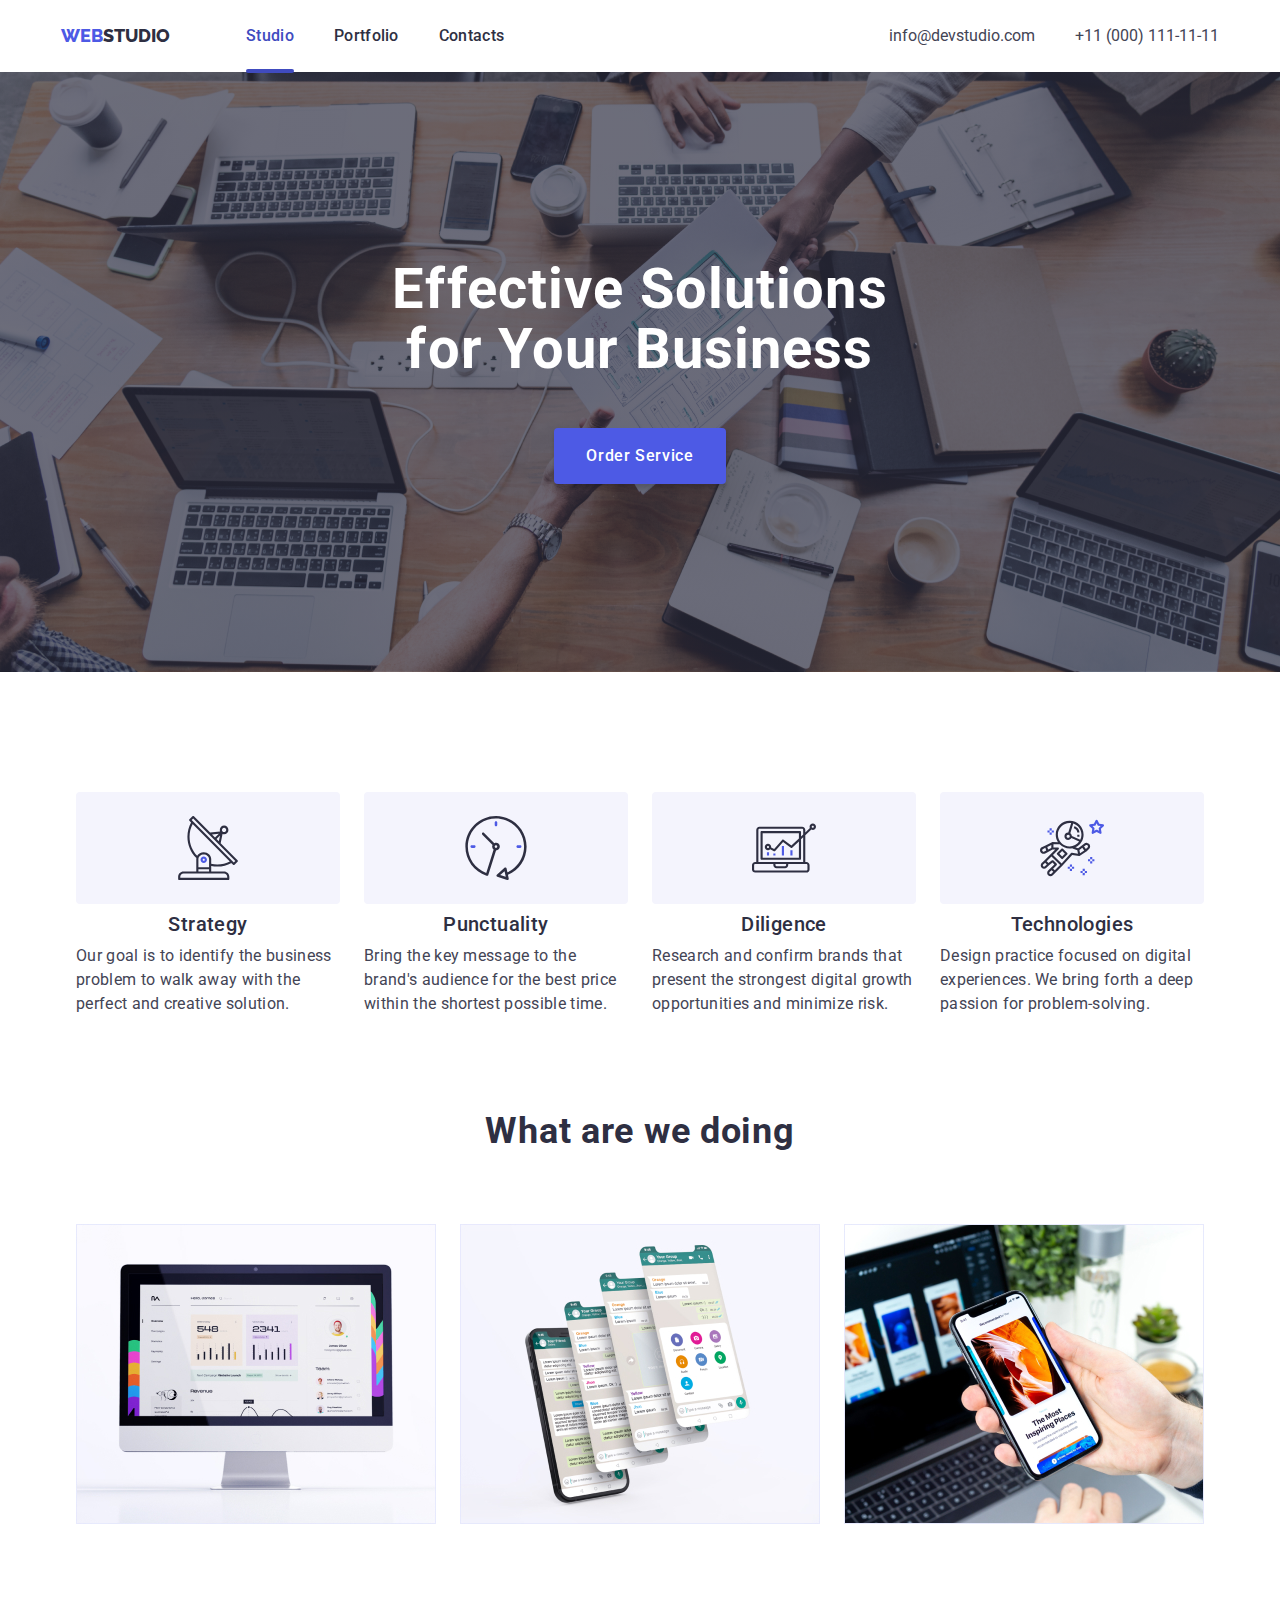
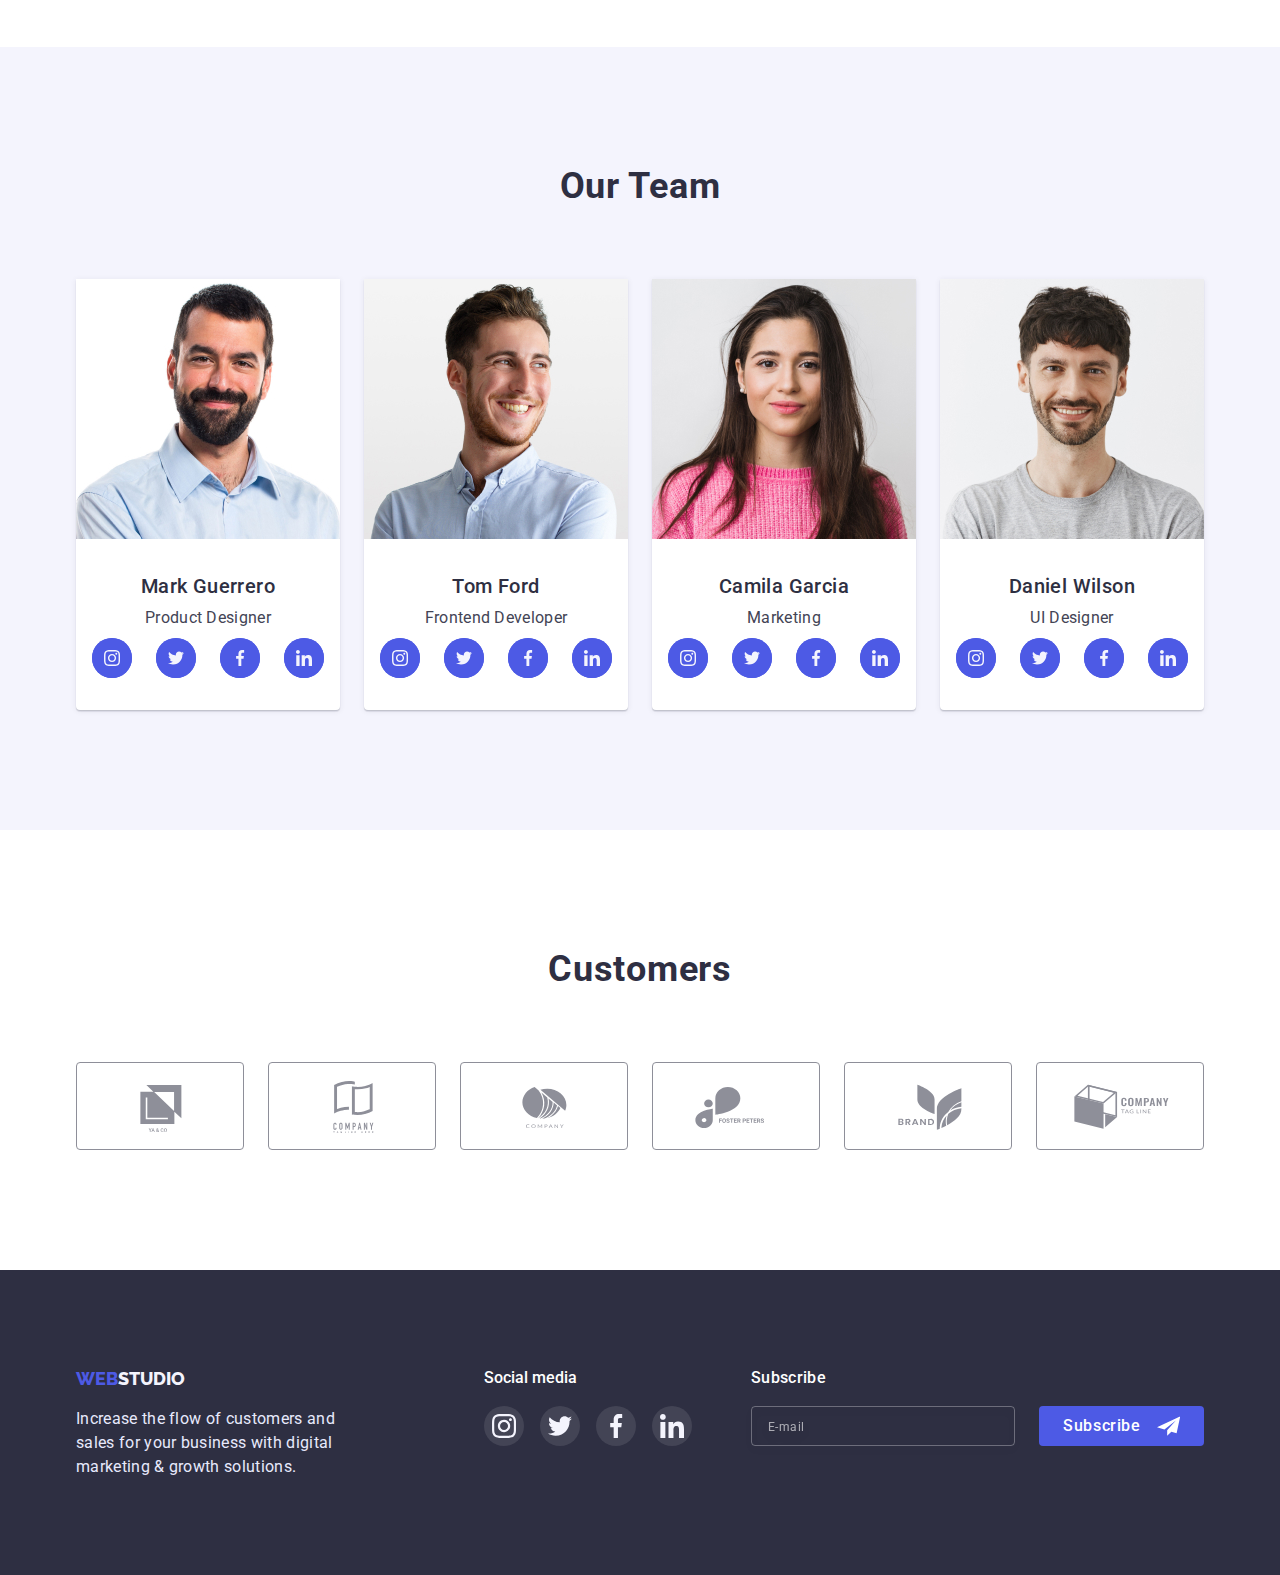
==== commit 3c993833: "Final update" ====
--- a/index.html
+++ b/index.html
@@ -179,13 +179,13 @@
     
                 <ul class="second-list list">
                     <li class="second-list-item">
-                        <img src="./images/img1.jpg" alt="img 1" class="img">
+                        <img srcset="./images/img1.jpg 1x, ./images/img1-2x.jpg 2x" src="./images/img1.jpg" alt="img 1" class="img">
                     </li>
                     <li class="second-list-item">
-                        <img src="./images/img2.jpg" alt="img 2" class="img">
+                        <img srcset="./images/img2.jpg 1x, ./images/img2-2x.jpg 2x" src="./images/img2.jpg" alt="img 2" class="img">
                     </li>
                     <li class="second-list-item">
-                        <img src="./images/img3.jpg" alt="img 3" class="img">
+                        <img srcset="./images/img3.jpg 1x, ./images/img3-2x.jpg 2x" src="./images/img3.jpg" alt="img 3" class="img">
                     </li>
                 </ul>
 
@@ -198,7 +198,7 @@
                 <h2 class="second-title">Our Team</h2>
                 <ul class="team-list list">
                     <li class="team-list-item">
-                        <img src="./images/img-3.jpg" alt="photo" class="photo">
+                        <img srcset="./images/img-3.jpg 1x, ./images/img-3-2x.jpg 2x" src="./images/img-3.jpg" alt="photo" class="photo">
                         <div class="photo-text">
                             <h3 class="mini-title">Mark Guerrero</h3>
                             <p class="parag">Product Designer</p>
@@ -235,7 +235,7 @@
                         </div>
                     </li>
                     <li class="team-list-item">
-                        <img src="./images/img-2.jpg" alt="photo" class="photo">
+                        <img srcset="./images/img-2.jpg 1x, ./images/img-2-2x.jpg 2x" src="./images/img-2.jpg" alt="photo" class="photo">
                         <div class="photo-text">
                             <h3 class="mini-title">Tom Ford</h3>
                             <p class="parag">Frontend Developer</p>
@@ -272,7 +272,7 @@
                         </div>
                     </li>
                     <li class="team-list-item">
-                        <img src="./images/img-1.jpg" alt="photo" class="photo">
+                        <img srcset="./images/img-1.jpg 1x, ./images/img-1-2x.jpg 2x" src="./images/img-1.jpg" alt="photo" class="photo">
                         <div class="photo-text">
                             <h3 class="mini-title">Camila Garcia</h3>
                             <p class="parag">Marketing</p>
@@ -309,7 +309,7 @@
                         </div>
                     </li>
                     <li class="team-list-item">
-                        <img src="./images/img.jpg" alt="photo" class="photo">
+                        <img srcset="./images/img.jpg 1x, ./images/img-2x.jpg 2x" src="./images/img.jpg" alt="photo" class="photo">
                         <div class="photo-text">
                             <h3 class="mini-title">Daniel Wilson</h3>
                             <p class="parag">UI Designer</p>
--- a/css/mobile.css
+++ b/css/mobile.css
@@ -157,8 +157,8 @@
     top: 50%;
     transform: translate(-50%, -50%);
     opacity: 1;
-    width: 428px;
-    min-height: 576px;
+    width: 100%;
+    height: 100%;
     background: #FCFCFC;
     box-shadow: 0px 1px 1px rgba(0, 0, 0, 0.14), 0px 1px 3px rgba(0, 0, 0, 0.12), 0px 2px 1px rgba(0, 0, 0, 0.2);
     padding: 40px;
@@ -226,7 +226,7 @@
 
 .mobile-address{
     display: flex;
-    margin-top: 284px;
+    margin-top: auto;
 }
 
 .mobile-address-list{
@@ -287,6 +287,14 @@
     background-size: 428px;
     background-position: 50% 50%;
     padding: 112px 0;
+}
+
+@media (min-device-pixel-ratio: 2),
+(min-resolution: 192dpi),
+(min-resolution: 2dppx) {
+    .hero {
+        background-image: linear-gradient(to right, rgba(46, 47, 66, 0.7), rgba(46, 47, 66, 0.7)), url(../images/mini-office-img-2x.jpg);
+    }
 }
 
 .main-title {
@@ -650,6 +658,7 @@
 .subscribe-form{
     display: flex;
     flex-direction: column;
+    margin-left: auto;
     margin-top: 72px;
 }
 
--- a/css/tablet.css
+++ b/css/tablet.css
@@ -121,6 +121,14 @@
         padding-top: 112px;
         padding-bottom: 108px;
     }
+    
+    @media (min-device-pixel-ratio: 2),
+        (min-resolution: 192dpi),
+        (min-resolution: 2dppx) {
+        .hero {
+            background-image: linear-gradient(to right, rgba(46, 47, 66, 0.7), rgba(46, 47, 66, 0.7)), url(../images/tablet-office-2x.jpg);
+        }
+    }
 
     .main-title {
         font-size: 56px;
--- a/css/desktop.css
+++ b/css/desktop.css
@@ -19,10 +19,6 @@
     .nav-list {
         display: flex;
         gap: 10px;
-    }
-
-    .nav-list-item {
-        padding: 24px 0;
     }
 
     .nav-link {
@@ -78,23 +74,12 @@
     }
 
     .address-list {
-        display: flex;
         gap: 40px;
-    }
-
-    .address-link {
-        font-family: 'Roboto';
-        font-style: normal;
-        font-weight: 400;
-        font-size: 16px;
-        line-height: 1.5;
-        color: var(--plain-text);
-        transition-property: color;
-        transition-duration: 250ms;
-        transition-timing-function: cubic-bezier(0.4, 0, 0.2, 1);
-    }
-
-    .address-hover:active {
+        padding: 0;
+        flex-direction: row;
+    }
+
+    .address-hover:active, .address-hover:hover, .address-hover:focus {
         color: var(--hover-active);
     }
 
@@ -107,6 +92,14 @@
         background-size: 1440px;
         background-position: 50% 50%;
         padding: 188px 0;
+    }
+
+    @media (min-device-pixel-ratio: 2),
+    (min-resolution: 192dpi),
+    (min-resolution: 2dppx) {
+        .hero {
+            background-image: linear-gradient(to right, rgba(46, 47, 66, 0.7), rgba(46, 47, 66, 0.7)), url(../images/people-office-2x.jpg);
+        }
     }
 
     .main-title {
@@ -152,10 +145,17 @@
 
     .first-list {
         gap: 24px;
+        height: 224px;
     }
 
     .first-list-item {
         width: 264px;
+    }
+
+    .mini-title {
+        font-weight: 500;
+        font-size: 20px;
+        line-height: 1.2;
     }
 
     .first-wrap-svg {
@@ -174,10 +174,17 @@
         height: 64px;
     }
 
+    .parag{
+        font-weight: 400;
+        font-size: 16px;
+        line-height: 1.5;
+    }
+
     /* ------------------------------------------------SECOND------------------------------------------ */
 
     .second {
-        padding: 120px 0;
+        display: flex;
+        padding-bottom: 120px;
     }
 
     .second-title {
@@ -198,6 +205,8 @@
 
     .team-list {
         gap: 24px;
+        width: auto;
+        margin-top: 0;
     }
 
     .team-list-item {
@@ -240,6 +249,7 @@
     }
 
     .customers-list {
+        margin-top: 0;
         gap: 24px;
     }
 
@@ -283,7 +293,14 @@
         transition-timing-function: cubic-bezier(0.4, 0, 0.2, 1);
     }
 
-
+    .footer .container{
+        flex-wrap: nowrap;
+    }
+
+    .footer-social{
+        margin-left: 120px;
+
+    }
 
 
 
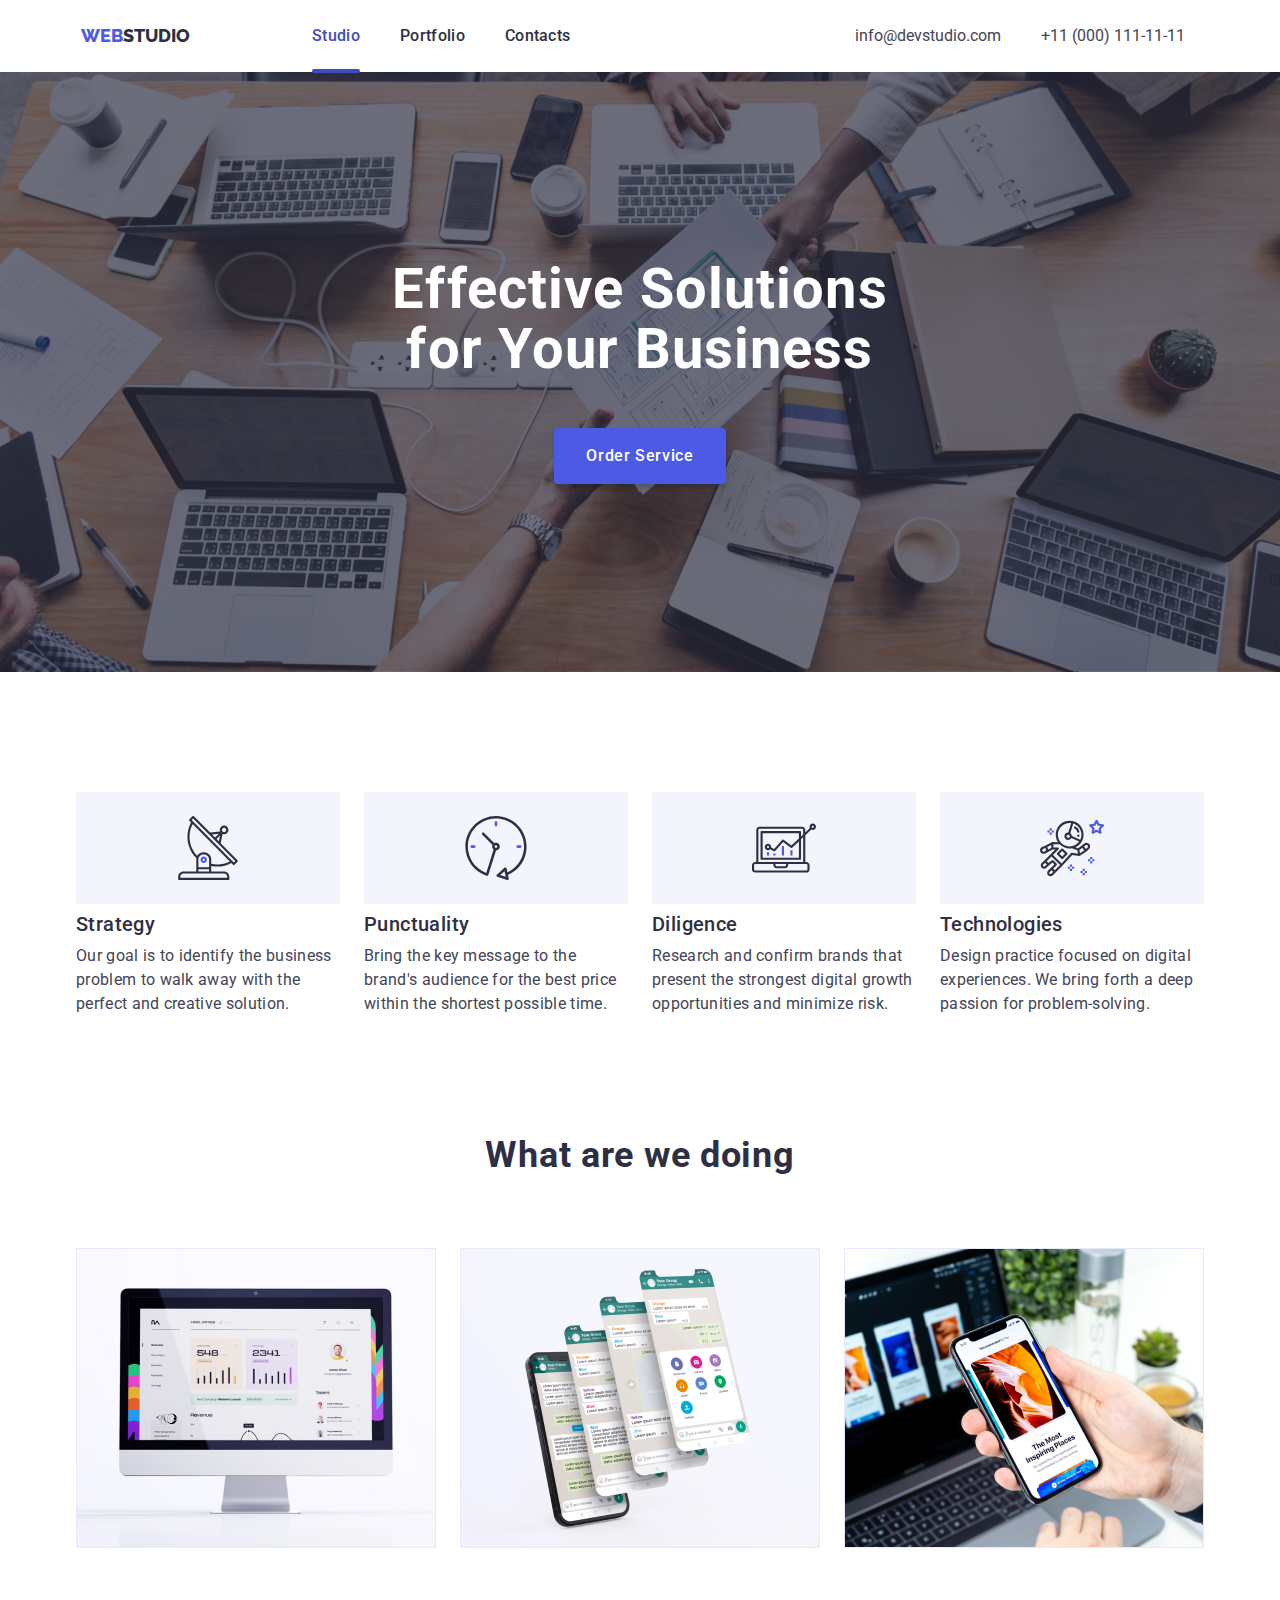
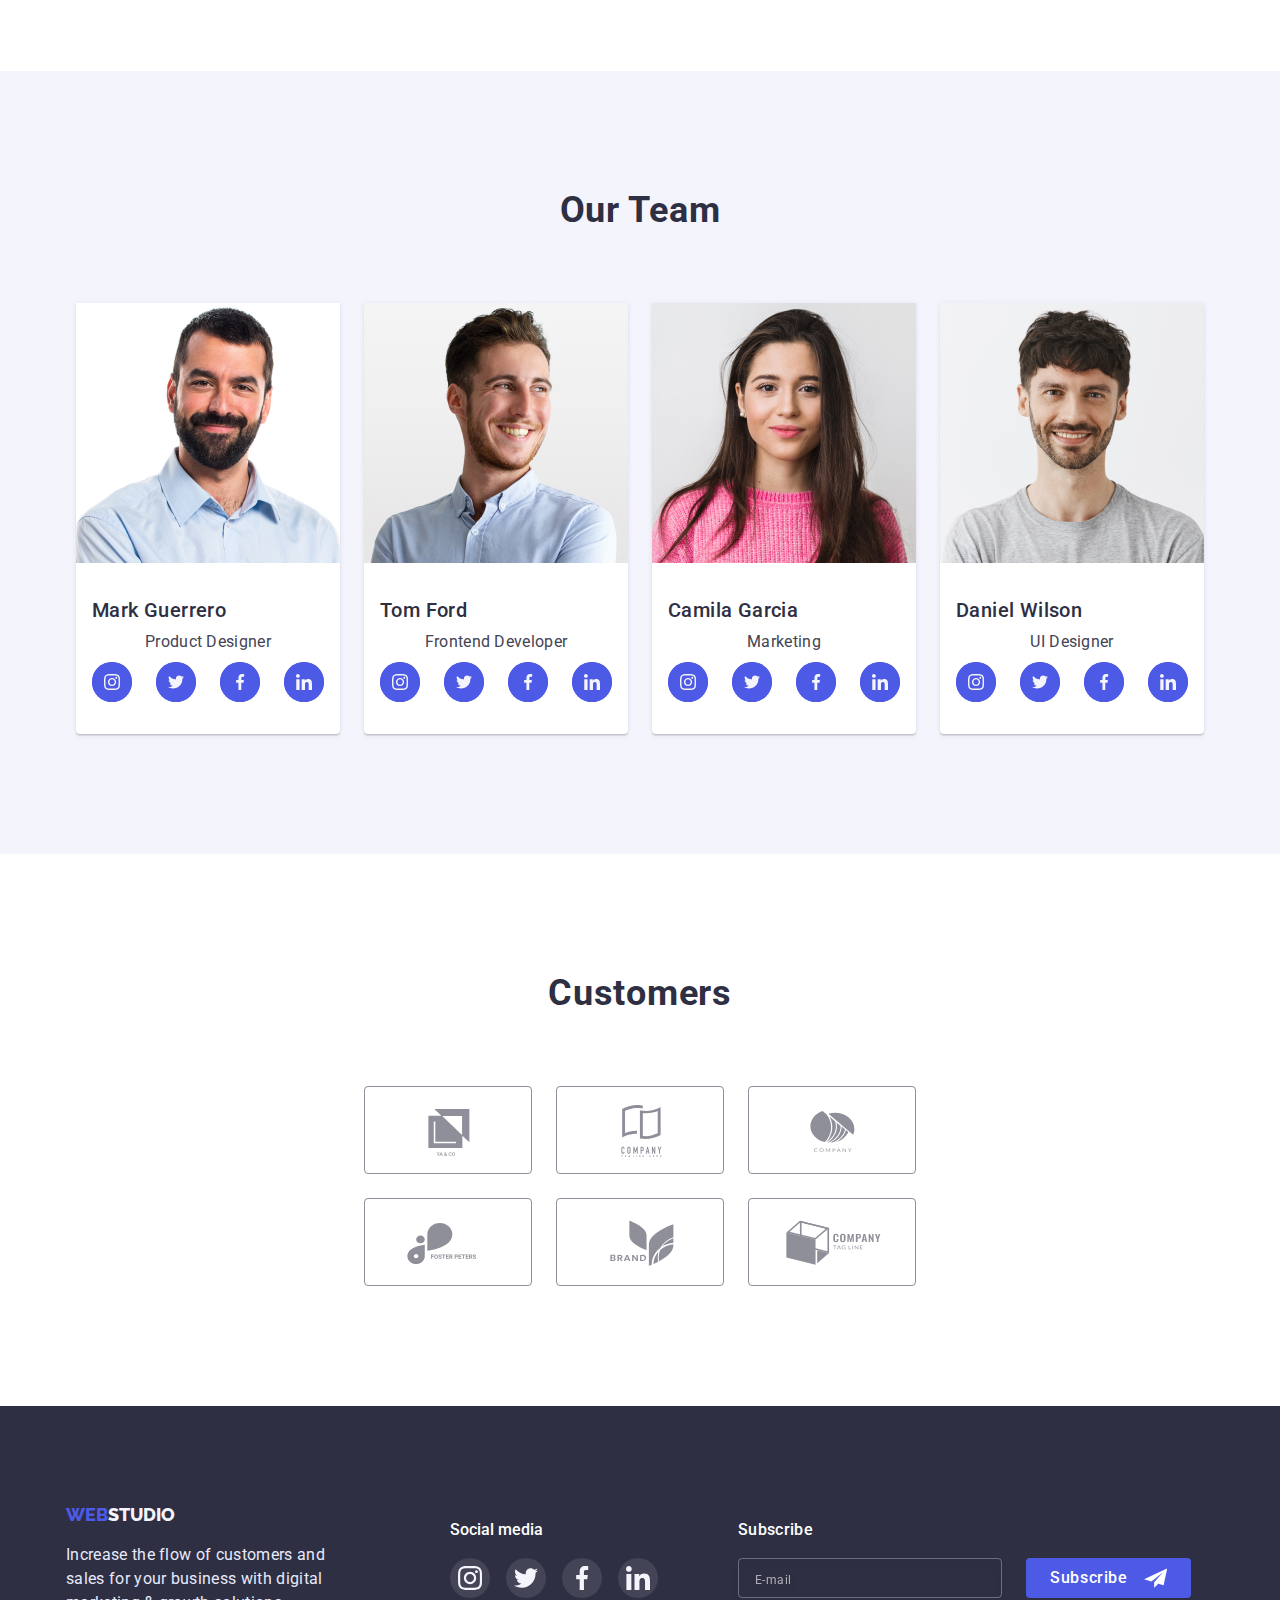
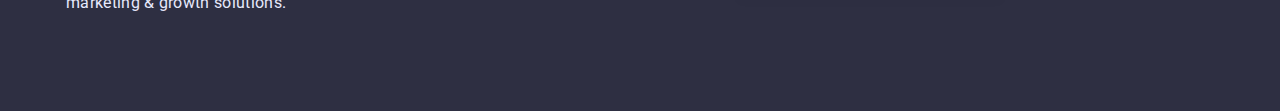
==== commit 949f1f6b: "Final fix" ====
--- a/index.html
+++ b/index.html
@@ -10,6 +10,7 @@
     <link rel="preconnect" href="https://fonts.googleapis.com">
     <link rel="preconnect" href="https://fonts.gstatic.com" crossorigin>
     <link href="https://fonts.googleapis.com/css2?family=Raleway:wght@800&family=Roboto:wght@400;500;700;900&display=swap" rel="stylesheet">
+    <link rel="stylesheet" href="./css/mini-mobile.css">
     <link rel="stylesheet" href="./css/mobile.css">
     <link rel="stylesheet" href="./css/tablet.css">
     <link rel="stylesheet" href="./css/desktop.css">
@@ -42,57 +43,59 @@
 
         <div class="backdrop is-hidden" mobile-menu>
             <div class="mobile-menu">
-                <button type="button" class="mobile-menu-close" mobile-btn-close-menu>
-                    <svg class="modal-icon">
-                        <use href="./images/symbol-defs.svg#icon-close-btn"></use>
-                    </svg>
-                </button>
-
-                <nav class="mobile-nav">
-                    <ul class="mobile-nav-list list">
-                        <li class="mobile-nav-list-item"><a href="./index.html" class="mobile-nav-link link">Studio</a></li>
-                        <li class="mobile-nav-list-item"><a href="./portfolio.html" class="mobile-nav-link link">Portfolio</a></li>
-                        <li class="mobile-nav-list-item"><a href="./index.html" class="mobile-nav-link link ">Contacts</a></li>
+                <div class="menu-content-wrap">
+                    <button type="button" class="mobile-menu-close" mobile-btn-close-menu>
+                        <svg class="modal-icon">
+                            <use href="./images/symbol-defs.svg#icon-close-btn"></use>
+                        </svg>
+                    </button>
+    
+                    <nav class="mobile-nav">
+                        <ul class="mobile-nav-list list">
+                            <li class="mobile-nav-list-item"><a href="./index.html" class="mobile-nav-link link">Studio</a></li>
+                            <li class="mobile-nav-list-item"><a href="./portfolio.html" class="mobile-nav-link link">Portfolio</a></li>
+                            <li class="mobile-nav-list-item"><a href="./index.html" class="mobile-nav-link link ">Contacts</a></li>
+                        </ul>
+                    </nav>
+    
+                    <address class="mobile-address">
+                        <ul class="mobile-address-list list">
+                            <li class="mobile-address-list-item"><a href="tel:+110001111111" class="mobile-address-link link">+11 (000) 111-11-11</a></li>
+                            <li class="mobile-address-list-item"><a href="mailto:info@devstudio.com" class="mobile-address-link link"><span class="address-hover">info@devstudio.com</span></a></li>
+                        </ul>
+                    </address>
+    
+                    <ul class="mobile-social-list list">
+                        <li class="mobile-social-list-item">
+                            <a href="" class="social-link">
+                                <svg class="mobile-svg">
+                                    <use href="./images/symbol-defs.svg#icon-instagram"></use>
+                                </svg>
+                            </a>
+                        </li>
+                        <li class="mobile-social-list-item">
+                            <a href="" class="social-link">
+                                <svg class="mobile-svg">
+                                    <use href="./images/symbol-defs.svg#icon-twitter"></use>
+                                </svg>
+                            </a>
+                        </li>
+                        <li class="mobile-social-list-item">
+                            <a href="" class="social-link">
+                                <svg class="mobile-svg">
+                                    <use href="./images/symbol-defs.svg#icon-facebook"></use>
+                                </svg>
+                            </a>
+                        </li>
+                        <li class="mobile-social-list-item">
+                            <a href="" class="social-link">
+                                <svg class="mobile-svg">
+                                    <use href="./images/symbol-defs.svg#icon-linkedin"></use>
+                                </svg>
+                            </a>
+                        </li>
                     </ul>
-                </nav>
-
-                <address class="mobile-address">
-                    <ul class="mobile-address-list list">
-                        <li class="mobile-address-list-item"><a href="tel:+110001111111" class="mobile-address-link link">+11 (000) 111-11-11</a></li>
-                        <li class="mobile-address-list-item"><a href="mailto:info@devstudio.com" class="mobile-address-link link"><span class="address-hover">info@devstudio.com</span></a></li>
-                    </ul>
-                </address>
-
-                <ul class="mobile-social-list list">
-                    <li class="mobile-social-list-item">
-                        <a href="" class="social-link">
-                            <svg class="mobile-svg">
-                                <use href="./images/symbol-defs.svg#icon-instagram"></use>
-                            </svg>
-                        </a>
-                    </li>
-                    <li class="mobile-social-list-item">
-                        <a href="" class="social-link">
-                            <svg class="mobile-svg">
-                                <use href="./images/symbol-defs.svg#icon-twitter"></use>
-                            </svg>
-                        </a>
-                    </li>
-                    <li class="mobile-social-list-item">
-                        <a href="" class="social-link">
-                            <svg class="mobile-svg">
-                                <use href="./images/symbol-defs.svg#icon-facebook"></use>
-                            </svg>
-                        </a>
-                    </li>
-                    <li class="mobile-social-list-item">
-                        <a href="" class="social-link">
-                            <svg class="mobile-svg">
-                                <use href="./images/symbol-defs.svg#icon-linkedin"></use>
-                            </svg>
-                        </a>
-                    </li>
-                </ul>
+                </div>
             </div>
         </div>
     </header>
@@ -404,63 +407,64 @@
 
     <footer class="footer">
         <div class="container column">
-    
-            <div class="text column">
-                <a href="./index.html" class="logo link"><span class="web">WEB</span><span class="footer-studio">STUDIO</span></a>
+            <div class="footer-content-wrap">
+                <div class="text column">
+                    <a href="./index.html" class="logo link"><span class="web">WEB</span><span class="footer-studio">STUDIO</span></a>
+                
+                    <p class="parag footer-text">
+                        Increase the flow of customers and 
+                        sales for your business with digital 
+                        marketing & growth solutions.
+                    </p>
+                </div>
+        
+                <div class="footer-social column">
+                    <h3 class="third-title">Social media</h3>
+                    <ul class="footer-social-list list">
+                        <li class="footer-social-list-item">
+                            <a href="" class="footer-social-link">
+                                <svg class="footer-svg">
+                                    <use href="./images/symbol-defs.svg#icon-instagram"></use>
+                                </svg>
+                            </a>
+                        </li>
+                        <li class="footer-social-list-item">
+                            <a href="" class="footer-social-link">
+                                <svg class="footer-svg">
+                                    <use href="./images/symbol-defs.svg#icon-twitter"></use>
+                                </svg>
+                            </a>
+                        </li>
+                        <li class="footer-social-list-item">
+                            <a href="" class="footer-social-link">
+                                <svg class="footer-svg">
+                                    <use href="./images/symbol-defs.svg#icon-facebook"></use>
+                                </svg>
+                            </a>
+                        </li>
+                        <li class="footer-social-list-item">
+                            <a href="" class="footer-social-link">
+                                <svg class="footer-svg">
+                                    <use href="./images/symbol-defs.svg#icon-linkedin"></use>
+                                </svg>
+                            </a>
+                        </li>
+                    </ul>
+                </div>
+    
+                <form class="subscribe-form column" name="subscribe-form" autocomplete="on" novalidate action="">
+                    <b class="subscribe-title">Subscribe</b>
+                    <div class="flex column">
+                        <input class="subscribe-input" type="email" name="email" placeholder="E-mail" required>
             
-                <p class="parag footer-text">
-                    Increase the flow of customers and 
-                    sales for your business with digital 
-                    marketing & growth solutions.
-                </p>
+                        <button class="subscribe-btn" type="submit"><span>Subscribe</span>
+                            <svg class="subscribe-icon">
+                                <use href="./images/symbol-defs.svg#icon-send"></use>
+                            </svg> 
+                        </button>
+                    </div>
+                </form>
             </div>
-    
-            <div class="footer-social column">
-                <h3 class="third-title">Social media</h3>
-                <ul class="footer-social-list list">
-                    <li class="footer-social-list-item">
-                        <a href="" class="footer-social-link">
-                            <svg class="footer-svg">
-                                <use href="./images/symbol-defs.svg#icon-instagram"></use>
-                            </svg>
-                        </a>
-                    </li>
-                    <li class="footer-social-list-item">
-                        <a href="" class="footer-social-link">
-                            <svg class="footer-svg">
-                                <use href="./images/symbol-defs.svg#icon-twitter"></use>
-                            </svg>
-                        </a>
-                    </li>
-                    <li class="footer-social-list-item">
-                        <a href="" class="footer-social-link">
-                            <svg class="footer-svg">
-                                <use href="./images/symbol-defs.svg#icon-facebook"></use>
-                            </svg>
-                        </a>
-                    </li>
-                    <li class="footer-social-list-item">
-                        <a href="" class="footer-social-link">
-                            <svg class="footer-svg">
-                                <use href="./images/symbol-defs.svg#icon-linkedin"></use>
-                            </svg>
-                        </a>
-                    </li>
-                </ul>
-            </div>
-
-            <form class="subscribe-form column" name="subscribe-form" autocomplete="on" novalidate action="">
-                <b class="subscribe-title">Subscribe</b>
-                <div class="flex column">
-                    <input class="subscribe-input" type="email" name="email" placeholder="E-mail" required>
-        
-                    <button class="subscribe-btn" type="submit"><span>Subscribe</span>
-                        <svg class="subscribe-icon">
-                            <use href="./images/symbol-defs.svg#icon-send"></use>
-                        </svg> 
-                    </button>
-                </div>
-            </form>
         </div>
     </footer>
 
--- a/css/mini-mobile.css
+++ b/css/mini-mobile.css
@@ -0,0 +1,924 @@
+* {
+    box-sizing: border-box;
+
+}
+
+:root {
+    --plain-text: #434455;
+    --special-text: #2E2F42;
+    --hover-active: #404BBF;
+    --before-active: #4D5AE5;
+}
+
+html {
+    overflow-x: hidden;
+}
+
+body {
+    font-family: 'Roboto';
+    font-size: 16px;
+    color: var(--plain-text);
+}
+
+.list {
+    list-style: none;
+    display: flex;
+}
+
+.link {
+    text-decoration: none;
+}
+
+.invis {
+    position: absolute;
+    width: 1px;
+    height: 1px;
+    margin: -1px;
+    border: 0;
+    padding: 0;
+    white-space: nowrap;
+    clip-path: inset(100%);
+    clip: rect(0 0 0 0);
+    overflow: hidden;
+}
+
+.img {
+    width: 360px;
+    height: 300px;
+}
+
+.photo {
+    width: 264px;
+    height: 260px;
+}
+
+.second-title {
+    font-family: 'Roboto';
+    font-style: normal;
+    font-weight: 700;
+    font-size: 36px;
+    line-height: 1.11;
+    letter-spacing: 0.02em;
+    color: var(--special-text);
+}
+
+.mini-title {
+    text-align: center;
+    font-family: 'Roboto';
+    font-style: normal;
+    font-weight: 500;
+    font-size: 20px;
+    line-height: 1.20;
+    letter-spacing: 0.02em;
+    color: var(--special-text);
+    margin-bottom: 8px;
+}
+
+.parag {
+    font-family: 'Roboto';
+    font-style: normal;
+    font-weight: 400;
+    font-size: 16px;
+    line-height: 1.5;
+    letter-spacing: 0.02em;
+    color: var(--plain-text);
+}
+
+.container {
+    min-width: 100%;
+    padding: 0 15px;
+    margin: 0 auto;
+}
+
+/* ------------------------------------------------HEADER------------------------------------------ */
+
+.header {
+    /* position: fixed;
+        width: 100%; */
+    /* background-color: #e7e9fc; */
+    position: relative;
+    /* border-bottom: 1px solid #E7E9FC; */
+}
+
+.head {
+    display: flex;
+    justify-content: center;
+    align-items: center;
+    padding: 24px 16px;
+}
+
+.logo {
+    font-family: 'Raleway';
+    font-style: normal;
+    font-weight: 800;
+    font-size: 18px;
+    line-height: 1.4;
+}
+
+.web {
+    color: var(--before-active);
+}
+
+.header-studio {
+    color: var(--special-text);
+}
+
+.nav {
+    width: 100%;
+    display: flex;
+    align-items: center;
+    justify-content: space-between;
+}
+
+.nav-list {
+    display: none;
+    gap: 10px;
+}
+
+.hamburger-menu {
+    background-image: url(../images/ham-menu.svg);
+    width: 32px;
+    height: 22px;
+    border: none;
+    cursor: pointer;
+}
+
+.address-list {
+    display: none;
+    gap: 40px;
+}
+
+/* ------------------------------------------------HEADER MENU------------------------------------------ */
+
+.mobile-menu {
+    position: absolute;
+    transform: translateX(-50%);
+    transform: translateY(-50%);
+    left: 50%;
+    top: 50%;
+    transform: translate(-50%, -50%);
+    opacity: 1;
+    width: 100%;
+    height: 100%;
+    background: #FCFCFC;
+    box-shadow: 0px 1px 1px rgba(0, 0, 0, 0.14), 0px 1px 3px rgba(0, 0, 0, 0.12), 0px 2px 1px rgba(0, 0, 0, 0.2);
+    padding: 40px;
+    display: flex;
+    justify-content: center;
+}
+
+.menu-content-wrap {
+    display: flex;
+    flex-direction: column;
+    justify-content: center;
+    align-items: flex-start;
+}
+
+.mobile-menu-close {
+    position: relative;
+    top: 0;
+    left: 314px;
+    width: 24px;
+    height: 24px;
+    display: flex;
+    justify-content: center;
+    align-items: center;
+    cursor: pointer;
+    border-radius: 50%;
+    background: #E7E9FC;
+    border: 1px solid rgba(0, 0, 0, 0.1);
+    transition-property: background-color;
+    transition-duration: 250ms;
+    transition-timing-function: cubic-bezier(0.4, 0, 0.2, 1);
+}
+
+.mobile-menu-close:active,
+.mobile-menu-close:focus,
+.mobile-menu-close:hover {
+    background-color: var(--hover-active);
+}
+
+.mobile-menu-close:active .modal-icon,
+.mobile-menu-close:focus .modal-icon,
+.mobile-menu-close:hover .modal-icon {
+    fill: #FFFFFF;
+}
+
+.mobile-nav {
+    display: flex;
+    margin-top: 16px;
+}
+
+.mobile-nav-list {
+    gap: 40px;
+    display: flex;
+    flex-direction: column;
+    align-items: flex-start;
+}
+
+.mobile-nav-link {
+    font-family: 'Roboto';
+    font-style: normal;
+    font-weight: 700;
+    font-size: 36px;
+    line-height: 1.11;
+    letter-spacing: 0.02em;
+    text-transform: capitalize;
+    color: var(--special-text);
+    transition-property: color;
+    transition-duration: 250ms;
+    transition-timing-function: cubic-bezier(0.4, 0, 0.2, 1);
+}
+
+.mobile-nav-list-item:nth-of-type(3) .mobile-nav-link {
+    color: var(--hover-active);
+}
+
+.mobile-address {
+    display: flex;
+    margin-top: auto;
+}
+
+.mobile-address-list {
+    display: flex;
+    flex-direction: column;
+    align-items: flex-start;
+    gap: 40px;
+}
+
+.mobile-address-link {
+    font-family: 'Roboto';
+    font-style: normal;
+    font-weight: 500;
+    font-size: 20px;
+    line-height: 1.2;
+    letter-spacing: 0.02em;
+    color: var(--plain-text);
+}
+
+.mobile-address-list-item:nth-of-type(1) .mobile-address-link {
+    font-family: 'Roboto';
+    font-style: normal;
+    font-weight: 600;
+    font-size: 36px;
+    line-height: 1.11;
+    letter-spacing: 0;
+    text-transform: capitalize;
+    color: var(--before-active)
+}
+
+.mobile-social-list {
+    display: flex;
+    justify-content: flex-start;
+    margin-top: 48px;
+    gap: 56px;
+}
+
+.mobile-social-list-item {
+    width: 40px;
+    height: 40px;
+    background: var(--before-active);
+    border-radius: 50%;
+}
+
+.mobile-svg {
+    width: 24px;
+    height: 24px;
+}
+
+
+
+/* ------------------------------------------------HERO------------------------------------------ */
+
+.hero {
+    text-align: center;
+    background-image: linear-gradient(to right, rgba(46, 47, 66, 0.7), rgba(46, 47, 66, 0.7)), url(../images/mini-office-img.jpg);
+    background-repeat: no-repeat;
+    background-position: 50% 50%;
+    padding: 112px 0;
+}
+
+@media (min-device-pixel-ratio: 2),
+(min-resolution: 192dpi),
+(min-resolution: 2dppx) {
+    .hero {
+        background-image: linear-gradient(to right, rgba(46, 47, 66, 0.7), rgba(46, 47, 66, 0.7)), url(../images/mini-office-img-2x.jpg);
+    }
+}
+
+.main-title {
+    font-family: 'Roboto';
+    font-style: normal;
+    font-weight: 700;
+    font-size: 36px;
+    line-height: 1.11;
+    letter-spacing: 0.02em;
+    color: #FFFFFF;
+    width: auto;
+    margin: 0 auto 72px;
+}
+
+.hero-button {
+    font-family: 'Roboto';
+    font-style: normal;
+    font-weight: 500;
+    font-size: 16px;
+    line-height: 1.5;
+    letter-spacing: 0.04em;
+    cursor: pointer;
+    color: #ffffff;
+    box-shadow: 0px 4px 4px rgba(0, 0, 0, 0.15);
+    background-color: var(--before-active);
+    border: none;
+    border-radius: 4px;
+    padding: 16px 32px;
+    transition-property: background-color;
+    transition-duration: 250ms;
+    transition-timing-function: cubic-bezier(0.4, 0, 0.2, 1);
+}
+
+.hero-button:hover,
+.hero-button:focus,
+.hero-button:active {
+    background-color: var(--hover-active);
+}
+
+/* ------------------------------------------------FIRST------------------------------------------ */
+
+.first {
+    padding-top: 96px;
+    padding-bottom: 96px;
+}
+
+.first-list {
+    gap: 72px;
+    display: flex;
+    flex-direction: column;
+}
+
+.mini-title {
+    font-weight: 700;
+    font-size: 36px;
+    line-height: 1.11;
+}
+
+.first-wrap-svg {
+    display: none;
+}
+
+/* ------------------------------------------------SECOND------------------------------------------ */
+
+.second {
+    display: none;
+}
+
+/* ------------------------------------------------TEAM------------------------------------------ */
+
+.column {
+    display: flex;
+    flex-direction: column;
+    justify-content: center;
+    align-items: center;
+}
+
+.team {
+    padding-top: 96px;
+    padding-bottom: 128px;
+    background-color: #f4f4fd;
+}
+
+.team-list {
+    margin-top: 72px;
+    gap: 72px;
+    width: 264px;
+    display: flex;
+    flex-direction: column;
+}
+
+.team-list-item {
+    box-shadow: 0px 1px 6px rgba(46, 47, 66, 0.08), 0px 1px 1px rgba(46, 47, 66, 0.16), 0px 2px 1px rgba(46, 47, 66, 0.08);
+    border-radius: 0px 0px 4px 4px;
+    background-color: #ffffff;
+}
+
+.team-list-item .mini-title {
+    font-weight: 500;
+    font-size: 20px;
+    line-height: 1.20;
+}
+
+.photo-text {
+    text-align: center;
+    padding: 32px 16px;
+
+}
+
+.team-social-list {
+    margin-top: 8px;
+    gap: 24px;
+}
+
+.team-social-list-item {
+    width: 40px;
+    height: 40px;
+    background: var(--before-active);
+    border-radius: 50%;
+}
+
+.social-link:hover,
+.social-link:focus {
+    background: var(--hover-active);
+}
+
+.team-svg {
+    width: 16px;
+    height: 16px;
+}
+
+/* ------------------------------------------------CUSTOMERS------------------------------------------ */
+
+.customers {
+    padding: 96px 0 96px;
+}
+
+.customers-list {
+    margin-top: 72px;
+    gap: 72px 16px;
+    flex-wrap: wrap;
+    justify-content: center;
+}
+
+.customers-list-item {
+    width: 190px;
+    height: 88px;
+    border: 1px solid #8E8F99;
+    border-radius: 4px;
+    transition-property: border-color;
+    transition-duration: 250ms;
+    transition-timing-function: cubic-bezier(0.4, 0, 0.2, 1);
+}
+
+.customers-list-item:hover,
+.customers-list-item:focus {
+    border-color: var(--hover-active);
+}
+
+.customers-link {
+    width: 100%;
+    height: 100%;
+    display: flex;
+    justify-content: center;
+    align-items: center;
+}
+
+.customers-link:hover .customers-svg {
+    fill: var(--hover-active);
+}
+
+.customers-link:focus .customers-svg {
+    fill: var(--hover-active);
+}
+
+.customers-svg {
+    width: 110px;
+    height: 56px;
+    fill: #8E8F99;
+    transition-property: fill;
+    transition-duration: 250ms;
+    transition-timing-function: cubic-bezier(0.4, 0, 0.2, 1);
+}
+
+/* ------------------------------------------------FOOTER------------------------------------------ */
+
+.footer {
+    background-color: var(--special-text);
+    padding: 96px 0;
+}
+
+.flex {
+    display: flex;
+}
+
+.footer-studio {
+    color: #f4f4fd;
+}
+
+.footer-text {
+    width: 264px;
+    margin-top: 16px;
+    color: #e7e9fc;
+}
+
+.footer-social {
+    margin-top: 72px;
+    color: #ffffff;
+}
+
+.third-title {
+    font-family: 'Roboto';
+    font-style: normal;
+    font-weight: 500;
+    font-size: 16px;
+    line-height: 1.5;
+    letter-spacing: 1.2;
+    margin-bottom: 16px;
+}
+
+.footer-social-list {
+    gap: 16px;
+}
+
+.footer-social-list-item {
+    width: 40px;
+    height: 40px;
+}
+
+.footer-social-link {
+    width: 100%;
+    height: 100%;
+    display: flex;
+    justify-content: center;
+    align-items: center;
+    background: rgba(255, 255, 255, 0.1);
+    border-radius: 50%;
+    transition-property: background-color;
+    transition-duration: 250ms;
+    transition-timing-function: cubic-bezier(0.4, 0, 0.2, 1);
+}
+
+.footer-social-link:hover,
+.footer-social-link:focus {
+    background-color: #31D0AA;
+}
+
+.social-link {
+    width: 100%;
+    height: 100%;
+    display: flex;
+    justify-content: center;
+    align-items: center;
+    background: var(--before-active);
+    border-radius: 50%;
+    transition-property: background-color;
+    transition-duration: 250ms;
+    transition-timing-function: cubic-bezier(0.4, 0, 0.2, 1);
+}
+
+.footer-svg {
+    width: 24px;
+    height: 24px;
+}
+
+.subscribe-form {
+    display: flex;
+    flex-direction: column;
+    margin-left: auto;
+    margin-top: 72px;
+}
+
+.subscribe-title {
+    font-family: 'Roboto';
+    font-style: normal;
+    font-weight: 500;
+    font-size: 16px;
+    line-height: 1.5;
+    letter-spacing: 0.02em;
+    color: #FFFFFF;
+    margin-bottom: 16px;
+}
+
+.subscribe-input {
+    width: auto;
+    height: 40px;
+    filter: drop-shadow(0px 4px 4px rgba(0, 0, 0, 0.15));
+    color: #FFFFFF;
+    background-color: rgba(0, 0, 0, 0);
+    border: 1px solid rgba(255, 255, 255, 0.3);
+    border-radius: 4px;
+    padding: 8px 16px;
+}
+
+.subscribe-input:focus,
+.subscribe-input:hover {
+    border: 1px solid var(--before-active);
+}
+
+.subscribe-input::placeholder {
+    font-family: 'Roboto';
+    font-style: normal;
+    font-weight: 400;
+    font-size: 12px;
+    line-height: 1.2;
+    letter-spacing: 0.04em;
+    color: rgba(255, 255, 255, 0.6);
+}
+
+.subscribe-btn {
+    width: 165px;
+    height: 40px;
+    font-family: 'Roboto';
+    font-style: normal;
+    font-weight: 500;
+    font-size: 16px;
+    line-height: 1.5;
+    letter-spacing: 0.04em;
+    display: flex;
+    flex-direction: row;
+    justify-content: center;
+    align-items: center;
+    padding: 8px 24px;
+    gap: 16px;
+    color: #FFFFFF;
+    cursor: pointer;
+    border: none;
+    border-radius: 4px;
+    background-color: var(--before-active);
+    transition-property: background-color;
+    transition-duration: 250ms;
+    transition-timing-function: cubic-bezier(0.4, 0, 0.2, 1);
+    margin-top: 16px;
+}
+
+.subscribe-btn:hover,
+.subscribe-btn:focus {
+    background-color: var(--hover-active);
+}
+
+.subscribe-icon {
+    width: 24px;
+    height: 24px;
+}
+
+/* ------------------------------------------------MODAL------------------------------------------ */
+
+.backdrop {
+    position: fixed;
+    left: 0;
+    top: 0;
+    width: 100%;
+    height: 100%;
+    opacity: 1;
+    background-color: rgba(46, 47, 66, 0.4);
+    transition-property: opacity, visibility;
+    transition-duration: 500ms;
+}
+
+.is-hidden {
+    visibility: hidden;
+    opacity: 0;
+    pointer-events: none;
+}
+
+.modal {
+    position: absolute;
+    transform: translateX(-50%);
+    transform: translateY(-50%);
+    left: 50%;
+    top: 50%;
+    transform: translate(-50%, -50%);
+    opacity: 1;
+    width: 392px;
+    min-height: 576px;
+    background: #FCFCFC;
+    box-shadow: 0px 1px 1px rgba(0, 0, 0, 0.14), 0px 1px 3px rgba(0, 0, 0, 0.12), 0px 2px 1px rgba(0, 0, 0, 0.2);
+    border-radius: 4px;
+}
+
+.modal-close_btn {
+    position: relative;
+    top: 24px;
+    left: 344px;
+    width: 24px;
+    height: 24px;
+    display: flex;
+    justify-content: center;
+    align-items: center;
+    cursor: pointer;
+    border-radius: 50%;
+    background: #E7E9FC;
+    border: 1px solid rgba(0, 0, 0, 0.1);
+    transition-property: background-color;
+    transition-duration: 250ms;
+    transition-timing-function: cubic-bezier(0.4, 0, 0.2, 1);
+}
+
+.modal-close_btn:active,
+.modal-close_btn:focus,
+.modal-close_btn:hover {
+    background-color: var(--hover-active);
+}
+
+.modal-close_btn:active .modal-icon,
+.modal-close_btn:focus .modal-icon,
+.modal-close_btn:hover .modal-icon {
+    fill: #FFFFFF;
+}
+
+.modal-icon {
+    width: 8px;
+    height: 8px;
+    fill: black;
+}
+
+/* ------------------------------------------------MODAL FORM------------------------------------------ */
+
+.modal-form {
+    display: flex;
+    flex-direction: column;
+    align-items: center;
+    margin-top: 24px;
+}
+
+.modal-form-title {
+    font-family: 'Roboto';
+    font-style: normal;
+    font-weight: 500;
+    font-size: 16px;
+    line-height: 1.5;
+    text-align: center;
+    letter-spacing: 0.02em;
+    color: var(--special-text);
+    margin-top: 24px;
+    margin-bottom: 16px;
+}
+
+.modal-form-flex {
+    position: relative;
+    display: flex;
+    flex-direction: column;
+    margin-bottom: 8px;
+}
+
+.modal-form-label {
+    font-family: 'Roboto';
+    font-style: normal;
+    font-weight: 400;
+    font-size: 12px;
+    line-height: 0.8;
+    letter-spacing: 0.04em;
+    color: #8E8F99;
+    margin-bottom: 4px;
+}
+
+.modal-form-input {
+    width: 360px;
+    height: 40px;
+    border: 1px solid rgba(33, 33, 33, 0.2);
+    border-radius: 4px;
+    padding: 8px 38px;
+    outline: none;
+    transition-property: border;
+    transition-duration: 250ms;
+    transition-timing-function: cubic-bezier(0.4, 0, 0.2, 1);
+}
+
+.modal-form-input:focus {
+    border: 1px solid var(--before-active);
+}
+
+.modal-form-input:hover {
+    border: 1px solid var(--before-active);
+}
+
+.modal-form-input:hover+.modal-form-input-svg {
+    fill: var(--before-active);
+}
+
+.modal-form-input:focus+.modal-form-input-svg {
+    fill: var(--before-active);
+}
+
+.modal-form-input-svg:hover {
+    fill: var(--before-active);
+}
+
+.modal-form-input-svg {
+    position: absolute;
+    left: 16px;
+    top: 60%;
+    transform: translateY(-45%);
+    transition-property: fill;
+    transition-duration: 250ms;
+    transition-timing-function: cubic-bezier(0.4, 0, 0.2, 1);
+}
+
+.modal-form-text {
+    width: 360px;
+    height: 120px;
+    border: 1px solid rgba(33, 33, 33, 0.2);
+    border-radius: 4px;
+    resize: none;
+    padding: 8px 16px;
+    outline: none;
+    transition-property: border;
+    transition-duration: 250ms;
+    transition-timing-function: cubic-bezier(0.4, 0, 0.2, 1);
+}
+
+.modal-form-text:focus {
+    border: 1px solid var(--before-active);
+}
+
+.modal-form-text:hover {
+    border: 1px solid var(--before-active);
+}
+
+.modal-form-text::placeholder {
+    font-family: 'Roboto';
+    font-style: normal;
+    font-weight: 400;
+    font-size: 12px;
+    line-height: 0.8;
+    letter-spacing: 0.04em;
+    color: rgba(117, 117, 117, 0.5);
+}
+
+.modal-form-check {
+    position: relative;
+    justify-content: flex-start;
+    margin-top: 8px;
+}
+
+.check-text {
+    font-family: 'Roboto';
+    font-style: normal;
+    font-weight: 400;
+    font-size: 12px;
+    line-height: 0.8;
+    letter-spacing: 0.04em;
+    color: #757575;
+    margin-bottom: 4px;
+    display: flex;
+    align-items: baseline;
+}
+
+.check-text::before {
+    position: relative;
+    top: 3px;
+    content: '';
+    width: 16px;
+    height: 16px;
+    border: 1.25px solid #2E2F42;
+    border-radius: 2px;
+    margin-right: 8px;
+    transition-property: background-color, border;
+    transition-duration: 250ms;
+    transition-timing-function: cubic-bezier(0.4, 0, 0.2, 1);
+}
+
+.modal-form-check-input:checked+.check-text::before {
+    background: var(--hover-active);
+    border: 1.25px solid var(--hover-active);
+    background-image: url(../images/check.svg);
+    background-position: center;
+    background-size: 10px 8px;
+    background-repeat: no-repeat;
+}
+
+.modal-form-check-input:focus+.check-text::before {
+    border-color: var(--hover-active);
+}
+
+.modal-form-check-input:hover+.check-text::before {
+    border-color: var(--hover-active);
+}
+
+.modal-form-policy_link {
+    font-family: 'Roboto';
+    font-style: normal;
+    font-weight: 400;
+    font-size: 12px;
+    line-height: 1.2;
+    letter-spacing: 0.04em;
+    text-decoration-line: underline;
+    color: var(--before-active);
+    margin-left: 3px;
+}
+
+.modal-form-btn {
+    width: 169px;
+    height: 56px;
+    font-family: 'Roboto';
+    font-style: normal;
+    font-weight: 500;
+    font-size: 16px;
+    line-height: 1.5;
+    text-align: center;
+    letter-spacing: 0.04em;
+    color: #FFFFFF;
+    background: var(--before-active);
+    box-shadow: 0px 4px 4px rgba(0, 0, 0, 0.15);
+    border: none;
+    border-radius: 4px;
+    transition-property: background-color;
+    transition-duration: 250ms;
+    transition-timing-function: cubic-bezier(0.4, 0, 0.2, 1);
+    margin: 24px 0;
+    padding: 16px 32px;
+    cursor: pointer;
+}
+
+.modal-form-btn:hover,
+.modal-form-btn:focus {
+    background-color: var(--hover-active);
+}--- a/css/mobile.css
+++ b/css/mobile.css
@@ -1,1005 +1,922 @@
-*{
-    box-sizing: border-box;
-    
-}
-
-:root{
---plain-text: #434455;
---special-text: #2E2F42;
---hover-active: #404BBF;
---before-active: #4D5AE5;
-}
-
-html{
-    overflow-x: hidden;
-}
-
-body{
-    font-family: 'Roboto';
-    font-size: 16px;
-    color: var(--plain-text);
-}
-
-.list{
-    list-style: none;
-    display: flex;
-}
-
-.link{
-    text-decoration: none;
-}
-
-.invis{
-    position: absolute;
-    width: 1px;
-    height: 1px;
-    margin: -1px;
-    border: 0;
-    padding: 0;
-    white-space: nowrap;
-    clip-path: inset(100%);
-    clip: rect(0 0 0 0);
-    overflow: hidden;
-}
-
-.img{
-    width: 360px;
-    height: 300px;
-}
-
-.photo{
-    width: 264px;
-    height: 260px;
-}
-
-.second-title{
-    font-family: 'Roboto';
-    font-style: normal;
-    font-weight: 700;
-    font-size: 36px;
-    line-height: 1.11;
-    letter-spacing: 0.02em;
-    color: var(--special-text);
-}
-
-.mini-title{
-    text-align: center;
-    font-family: 'Roboto';
-    font-style: normal;
-    font-weight: 500;
-    font-size: 20px;
-    line-height: 1.20;
-    letter-spacing: 0.02em;
-    color: var(--special-text);
-    margin-bottom: 8px;
-}
-
-.parag{
-    font-family: 'Roboto';
-    font-style: normal;
-    font-weight: 400;
-    font-size: 16px;
-    line-height: 1.5;
-    letter-spacing: 0.02em;
-    color: var(--plain-text);
-}
-
-.container{
-    width: 428px;
-    padding: 0 15px;
-    margin: 0 auto;
-}
-
-/* ------------------------------------------------HEADER------------------------------------------ */
-
-.header{
-    /* position: fixed;
-    width: 100%; */
-    /* background-color: #e7e9fc; */
-    position: relative;
-    /* border-bottom: 1px solid #E7E9FC; */
-}
-
-.head{
-    display: flex;
-    justify-content: center;
-    align-items: center;
-    padding: 24px 16px;
-}
-
-.logo{
-    font-family: 'Raleway';
-    font-style: normal;
-    font-weight: 800;
-    font-size: 18px;
-    line-height: 1.4;
-}
-
-.web{
-    color: var(--before-active);
-}
-
-.header-studio{
-    color: var(--special-text);
-}
-
-.hamburger-menu{
-    background-image: url(../images/ham-menu.svg);
-    width: 32px;
-    height: 22px;
-    border: none;
-    cursor: pointer;
-}
-
-.nav{
-    display: flex;
-    align-items: center;
-    gap: 249px;
-}
-
-.nav-list{
-    display: none;
-    gap: 10px;
-}
-
-.address-list{
-    display: none;
-    gap: 40px;
-}
-
-/* ------------------------------------------------HEADER MENU------------------------------------------ */
-
-.mobile-menu {
-    position: absolute;
-    transform: translateX(-50%);
-    transform: translateY(-50%);
-    left: 50%;
-    top: 50%;
-    transform: translate(-50%, -50%);
-    opacity: 1;
-    width: 100%;
-    height: 100%;
-    background: #FCFCFC;
-    box-shadow: 0px 1px 1px rgba(0, 0, 0, 0.14), 0px 1px 3px rgba(0, 0, 0, 0.12), 0px 2px 1px rgba(0, 0, 0, 0.2);
-    padding: 40px;
-}
-
-.mobile-menu-close {
-    position: relative;
-    top: 0;
-    left: 324px;
-    width: 24px;
-    height: 24px;
-    display: flex;
-    justify-content: center;
-    align-items: center;
-    cursor: pointer;
-    border-radius: 50%;
-    background: #E7E9FC;
-    border: 1px solid rgba(0, 0, 0, 0.1);
-    transition-property: background-color;
-    transition-duration: 250ms;
-    transition-timing-function: cubic-bezier(0.4, 0, 0.2, 1);
-}
-
-.mobile-menu-close:active,
-.mobile-menu-close:focus,
-.mobile-menu-close:hover {
-    background-color: var(--hover-active);
-}
-
-.mobile-menu-close:active .modal-icon,
-.mobile-menu-close:focus .modal-icon,
-.mobile-menu-close:hover .modal-icon {
-    fill: #FFFFFF;
-}
-
-.mobile-nav{
-    display: flex;
-    margin-top: 16px;
-}
-
-.mobile-nav-list{
-    gap: 40px;
-    display: flex;
-    flex-direction: column;
-    align-items: flex-start;
-}
-
-.mobile-nav-link{
-    font-family: 'Roboto';
-    font-style: normal;
-    font-weight: 700;
-    font-size: 36px;
-    line-height: 1.11;
-    letter-spacing: 0.02em;
-    text-transform: capitalize;
-    color: var(--special-text);
-    transition-property: color;
-    transition-duration: 250ms;
-    transition-timing-function: cubic-bezier(0.4, 0, 0.2, 1);
-}
-
-.mobile-nav-list-item:nth-of-type(3) .mobile-nav-link{
-    color: var(--hover-active);
-}
-
-.mobile-address{
-    display: flex;
-    margin-top: auto;
-}
-
-.mobile-address-list{
-    display: flex;
-    flex-direction: column;
-    align-items: flex-start;
-    gap: 40px;
-}
-
-.mobile-address-link{
-    font-family: 'Roboto';
-    font-style: normal;
-    font-weight: 500;
-    font-size: 20px;
-    line-height: 1.2;
-    letter-spacing: 0.02em;
-    color: var(--plain-text);
-}
-
-.mobile-address-list-item:nth-of-type(1) .mobile-address-link{
-    font-family: 'Roboto';
-    font-style: normal;
-    font-weight: 600;
-    font-size: 36px;
-    line-height: 1.11;
-    letter-spacing: 0;
-    text-transform: capitalize;
-    color: var(--before-active)
-}
-
-.mobile-social-list {
-    display: flex;
-    justify-content: center;
-    margin-top: 48px;
-    gap: 56px;
-}
-
-.mobile-social-list-item {
-    width: 40px;
-    height: 40px;
-    background: var(--before-active);
-    border-radius: 50%;
-}
-
-.mobile-svg {
-    width: 24px;
-    height: 24px;
-}
-
-
-
-/* ------------------------------------------------HERO------------------------------------------ */
-
-.hero {
-    text-align: center;
-    background-image: linear-gradient(to right, rgba(46, 47, 66, 0.7), rgba(46, 47, 66, 0.7)), url(../images/mini-office-img.jpg);
-    background-repeat: no-repeat;
-    background-size: 428px;
-    background-position: 50% 50%;
-    padding: 112px 0;
-}
-
-@media (min-device-pixel-ratio: 2),
-(min-resolution: 192dpi),
-(min-resolution: 2dppx) {
+@media screen and (min-width: 480px) {
+    *{
+        box-sizing: border-box;
+        
+    }
+
+    :root{
+    --plain-text: #434455;
+    --special-text: #2E2F42;
+    --hover-active: #404BBF;
+    --before-active: #4D5AE5;
+    }
+
+    html{
+        overflow-x: hidden;
+    }
+
+    body{
+        font-family: 'Roboto';
+        font-size: 16px;
+        color: var(--plain-text);
+    }
+
+    .list{
+        list-style: none;
+        display: flex;
+    }
+
+    .link{
+        text-decoration: none;
+    }
+
+    .invis{
+        position: absolute;
+        width: 1px;
+        height: 1px;
+        margin: -1px;
+        border: 0;
+        padding: 0;
+        white-space: nowrap;
+        clip-path: inset(100%);
+        clip: rect(0 0 0 0);
+        overflow: hidden;
+    }
+
+    .img{
+        width: 360px;
+        height: 300px;
+    }
+
+    .photo{
+        width: 264px;
+        height: 260px;
+    }
+
+    .second-title{
+        font-family: 'Roboto';
+        font-style: normal;
+        font-weight: 700;
+        font-size: 36px;
+        line-height: 1.11;
+        letter-spacing: 0.02em;
+        color: var(--special-text);
+    }
+
+    .mini-title{
+        text-align: center;
+        font-family: 'Roboto';
+        font-style: normal;
+        font-weight: 500;
+        font-size: 20px;
+        line-height: 1.20;
+        letter-spacing: 0.02em;
+        color: var(--special-text);
+        margin-bottom: 8px;
+    }
+
+    .parag{
+        font-family: 'Roboto';
+        font-style: normal;
+        font-weight: 400;
+        font-size: 16px;
+        line-height: 1.5;
+        letter-spacing: 0.02em;
+        color: var(--plain-text);
+    }
+
+    .container{
+        width: 428px;
+        padding: 0 15px;
+        margin: 0 auto;
+    }
+
+    /* ------------------------------------------------HEADER------------------------------------------ */
+
+    .header{
+        /* position: fixed;
+        width: 100%; */
+        /* background-color: #e7e9fc; */
+        position: relative;
+        /* border-bottom: 1px solid #E7E9FC; */
+    }
+
+    .head{
+        display: flex;
+        justify-content: center;
+        align-items: center;
+        padding: 24px 16px;
+    }
+
+    .logo{
+        font-family: 'Raleway';
+        font-style: normal;
+        font-weight: 800;
+        font-size: 18px;
+        line-height: 1.4;
+    }
+
+    .web{
+        color: var(--before-active);
+    }
+
+    .header-studio{
+        color: var(--special-text);
+    }
+
+    .nav{
+        width: 100%;
+        display: flex;
+        align-items: center;
+        justify-content: space-between;
+    }
+
+    .nav-list{
+        display: none;
+        gap: 10px;
+    }
+
+    .hamburger-menu{
+        background-image: url(../images/ham-menu.svg);
+        width: 32px;
+        height: 22px;
+        border: none;
+        cursor: pointer;
+    }
+
+    .address-list{
+        display: none;
+        gap: 40px;
+    }
+
+    /* ------------------------------------------------HEADER MENU------------------------------------------ */
+
+    .mobile-menu {
+        position: absolute;
+        transform: translateX(-50%);
+        transform: translateY(-50%);
+        left: 50%;
+        top: 50%;
+        transform: translate(-50%, -50%);
+        opacity: 1;
+        width: 100%;
+        height: 100%;
+        background: #FCFCFC;
+        box-shadow: 0px 1px 1px rgba(0, 0, 0, 0.14), 0px 1px 3px rgba(0, 0, 0, 0.12), 0px 2px 1px rgba(0, 0, 0, 0.2);
+        padding: 40px;
+        display: flex;
+        justify-content: center;
+    }
+
+    .menu-content-wrap{
+        display: flex;
+        flex-direction: column;
+        justify-content: center;
+        align-items: flex-start;
+    }
+
+    .mobile-menu-close {
+        position: relative;
+        top: 0;
+        left: 324px;
+        width: 24px;
+        height: 24px;
+        display: flex;
+        justify-content: center;
+        align-items: center;
+        cursor: pointer;
+        border-radius: 50%;
+        background: #E7E9FC;
+        border: 1px solid rgba(0, 0, 0, 0.1);
+        transition-property: background-color;
+        transition-duration: 250ms;
+        transition-timing-function: cubic-bezier(0.4, 0, 0.2, 1);
+    }
+
+    .mobile-menu-close:active,
+    .mobile-menu-close:focus,
+    .mobile-menu-close:hover {
+        background-color: var(--hover-active);
+    }
+
+    .mobile-menu-close:active .modal-icon,
+    .mobile-menu-close:focus .modal-icon,
+    .mobile-menu-close:hover .modal-icon {
+        fill: #FFFFFF;
+    }
+
+    .mobile-nav{
+        display: flex;
+        margin-top: 16px;
+    }
+
+    .mobile-nav-list{
+        gap: 40px;
+        display: flex;
+        flex-direction: column;
+        align-items: flex-start;
+    }
+
+    .mobile-nav-link{
+        font-family: 'Roboto';
+        font-style: normal;
+        font-weight: 700;
+        font-size: 36px;
+        line-height: 1.11;
+        letter-spacing: 0.02em;
+        text-transform: capitalize;
+        color: var(--special-text);
+        transition-property: color;
+        transition-duration: 250ms;
+        transition-timing-function: cubic-bezier(0.4, 0, 0.2, 1);
+    }
+
+    .mobile-nav-list-item:nth-of-type(3) .mobile-nav-link{
+        color: var(--hover-active);
+    }
+
+    .mobile-address{
+        display: flex;
+        margin-top: auto;
+    }
+
+    .mobile-address-list{
+        display: flex;
+        flex-direction: column;
+        align-items: flex-start;
+        gap: 40px;
+    }
+
+    .mobile-address-link{
+        font-family: 'Roboto';
+        font-style: normal;
+        font-weight: 500;
+        font-size: 20px;
+        line-height: 1.2;
+        letter-spacing: 0.02em;
+        color: var(--plain-text);
+    }
+
+    .mobile-address-list-item:nth-of-type(1) .mobile-address-link{
+        font-family: 'Roboto';
+        font-style: normal;
+        font-weight: 600;
+        font-size: 36px;
+        line-height: 1.11;
+        letter-spacing: 0;
+        text-transform: capitalize;
+        color: var(--before-active)
+    }
+
+    .mobile-social-list {
+        display: flex;
+        justify-content: flex-start;
+        margin-top: 48px;
+        gap: 56px;
+    }
+
+    .mobile-social-list-item {
+        width: 40px;
+        height: 40px;
+        background: var(--before-active);
+        border-radius: 50%;
+    }
+
+    .mobile-svg {
+        width: 24px;
+        height: 24px;
+    }
+
+
+
+    /* ------------------------------------------------HERO------------------------------------------ */
+
     .hero {
-        background-image: linear-gradient(to right, rgba(46, 47, 66, 0.7), rgba(46, 47, 66, 0.7)), url(../images/mini-office-img-2x.jpg);
-    }
-}
-
-.main-title {
-    font-family: 'Roboto';
-    font-style: normal;
-    font-weight: 700;
-    font-size: 36px;
-    line-height: 1.11;
-    letter-spacing: 0.02em;
-    color: #FFFFFF;
-    width: 320px;
-    margin: 0 auto 72px;
-}
-
-.hero-button {
-    font-family: 'Roboto';
-    font-style: normal;
-    font-weight: 500;
-    font-size: 16px;
-    line-height: 1.5;
-    letter-spacing: 0.04em;
-    cursor: pointer;
-    color: #ffffff;
-    box-shadow: 0px 4px 4px rgba(0, 0, 0, 0.15);
-    background-color: var(--before-active);
-    border: none;
-    border-radius: 4px;
-    padding: 16px 32px;
-    transition-property: background-color;
-    transition-duration: 250ms;
-    transition-timing-function: cubic-bezier(0.4, 0, 0.2, 1);
-}
-
-.hero-button:hover,
-.hero-button:focus,
-.hero-button:active {
-    background-color: var(--hover-active);
-}
-
-/* ------------------------------------------------FIRST------------------------------------------ */
-
-.first{
-    padding-top: 96px;
-    padding-bottom: 96px;
-}
-
-.first-list{
-    gap: 72px;
-    display: flex;
-    flex-direction: column;
-}
-
-.first-list-item{
-    width: 396px;
-}
-
-.first-wrap-svg{
-    display: none;
-}
-
-/* ------------------------------------------------SECOND------------------------------------------ */
-
-.second{
-    display: none;
-}
-/* ------------------------------------------------TEAM------------------------------------------ */
-
-.column{
-    display: flex;
-    flex-direction: column;
-    justify-content: center;
-    align-items: center;
-}
-
-.team{
-    padding-top: 96px;
-    padding-bottom: 128px;
-    background-color: #f4f4fd;
-}
-
-.team-list{
-    margin-top: 72px;
-    gap : 72px;
-    width: 264px;
-    display: flex;
-    flex-direction: column;
-}
-
-.team-list-item{
-    box-shadow: 0px 1px 6px rgba(46, 47, 66, 0.08), 0px 1px 1px rgba(46, 47, 66, 0.16), 0px 2px 1px rgba(46, 47, 66, 0.08);
-    border-radius: 0px 0px 4px 4px;
-    background-color: #ffffff;
-}
-
-.photo-text{
-    text-align: center;
-    padding: 32px 16px;
-
-}
-
-.team-social-list{
-    margin-top: 8px;
-    gap: 24px;
-}
-
-.team-social-list-item{
-    width: 40px;
-    height: 40px;
-    background: var(--before-active);
-    border-radius: 50%; 
-}
-
-.social-link:hover, .social-link:focus {
-    background: var(--hover-active);
-}
-
-.team-svg{
-    width: 16px;
-    height: 16px;
-}
-
-/* ------------------------------------------------CUSTOMERS------------------------------------------ */
-
-.customers{
-    padding: 96px 0 96px;
-}
-
-.customers-list{
-    margin-top: 72px;
-    gap: 72px 16px;
-    flex-wrap: wrap;
-    justify-content: center;
-}
-
-.customers-list-item{
-    width: 190px;
-    height: 88px;
-    border: 1px solid #8E8F99;
-    border-radius: 4px;
-    transition-property: border-color;
-    transition-duration: 250ms;
-    transition-timing-function: cubic-bezier(0.4, 0, 0.2, 1);
-}
-
-.customers-list-item:hover, .customers-list-item:focus {
-    border-color: var(--hover-active);
-}
-
-.customers-link{
-    width: 100%;
-    height: 100%;
-    display: flex;
-    justify-content: center;
-    align-items: center;
-}
-
-.customers-link:hover .customers-svg {
-    fill: var(--hover-active);
-}
-
-.customers-link:focus .customers-svg {
-    fill: var(--hover-active);
-}
-
-.customers-svg{
-    width: 110px;
-    height: 56px;
-    fill: #8E8F99;
-    transition-property: fill;
-    transition-duration: 250ms;
-    transition-timing-function: cubic-bezier(0.4, 0, 0.2, 1);
-}
-
-/* ------------------------------------------------PORTFOLIO------------------------------------------
-/* ------------------------------------------------FILTERS-BTNS------------------------------------------ */
-/* 
-.services{
-    padding-top: 96px;
-    padding-bottom: 120px;
-}
-
-.filters-list{
-    justify-content: center;
-    margin-bottom: 72px;
-    gap: 24px;
-}
-
-.filter-btn{
-    font-family: 'Roboto';
-    font-style: normal;
-    font-weight: 500;
-    font-size: 16px;
-    line-height: 1.5;
-    letter-spacing: 0.04em;
-    cursor: pointer;
-    color: var(--before-active);
-    background-color: #F4F4FD;
-    border: 1px solid #E7E9FC;
-    border-radius: 4px;
-    padding: 12px 24px;
-    transition-property: background-color, color, box-shadow;
-    transition-duration: 250ms;
-    transition-timing-function: cubic-bezier(0.4, 0, 0.2, 1);
-}
-
-.filter-btn:hover, .filter-btn:focus {
-    color: #FFFFFF;
-    background-color: var(--hover-active);
-    box-shadow: 0px 3px 1px rgba(0, 0, 0, 0.1), 0px 2px 1px rgba(0, 0, 0, 0.08), 0px 2px 2px rgba(0, 0, 0, 0.12);
-}
-
-/* ------------------------------------------------CARDS------------------------------------------ */
-/* 
-.card-list{
-    flex-wrap: wrap;
-    padding-bottom: 120px;
-    gap: 24px;
-    row-gap: 48px;
-}
-
-.card-list-item{
-    background-color: #FFFFFF;
-    width: 360px;
-    transition-property: box-shadow;
-    transition-duration: 250ms;
-    transition-timing-function: cubic-bezier(0.4, 0, 0.2, 1);
-}
-
-.card-list-item:hover, .card-list-item:focus{
-    box-shadow: 0px 1px 6px rgba(46, 47, 66, 0.08), 0px 1px 1px rgba(46, 47, 66, 0.16), 0px 2px 1px rgba(46, 47, 66, 0.08);
-}
-
-.card-list-item:hover .overlay,
-.card-list-item:focus .overlay{
-    transform: translateY(0);
-}
-
-.box-overlay{
-    position: relative;
-    width: 360px;
-    height: 300px;
-    overflow: hidden;
-}
-
-.overlay{
-    position: absolute;
-    top: 0;
-    left: 0;
-    width: 100%;
-    height: 100%;
-    background: var(--before-active);
-    background-blend-mode: soft-light;
-    mix-blend-mode: normal;
-    padding: 40px 32px;
-    transform: translateY(100%);
-    transition-property: transform;
-    transition-duration: 250ms;
-    transition-timing-function: cubic-bezier(0.4, 0, 0.2, 1);
-}
-
-.overlay-text{
-    width: 296px;
-    height: 96px;
-    font-family: 'Roboto';
-    font-style: normal;
-    font-weight: 400;
-    font-size: 16px;
-    line-height: 1.5;
-    letter-spacing: 0.02em;
-    color: #F4F4FD;
-}
-
-.card-bottom{
-    border-right: 1px solid #E7E9FC;
-    border-bottom: 1px solid #E7E9FC;
-    border-left: 1px solid #E7E9FC;
-    padding: 32px 16px;
-}  */
-
-
-/* ------------------------------------------------FOOTER------------------------------------------ */
-
-.footer{
-    background-color: var(--special-text);
-    padding: 96px 0;
-}
-
-.flex{
-    display: flex;
-}
-
-.footer-studio{
-    color: #f4f4fd;
-}
-
-.footer-text{
-    width: 264px;
-    margin-top: 16px;
-    color: #e7e9fc;
-}
-
-.footer-social{
-    margin-top: 72px;
-    color: #ffffff;
-}
-
-.third-title{
-    font-family: 'Roboto';
-    font-style: normal;
-    font-weight: 500;
-    font-size: 16px;
-    line-height: 1.5;
-    letter-spacing: 1.2;
-    margin-bottom: 16px;
-}
-
-.footer-social-list{
-    gap: 16px;
-}
-
-.footer-social-list-item{
-    width: 40px;
-    height: 40px;
-}
-
-.footer-social-link{
-    width: 100%;
-    height: 100%;
-    display: flex;
-    justify-content: center;
-    align-items: center;
-    background: rgba(255, 255, 255, 0.1);
-    border-radius: 50%;
-    transition-property: background-color;
-    transition-duration: 250ms;
-    transition-timing-function: cubic-bezier(0.4, 0, 0.2, 1);
-}
-
-.footer-social-link:hover, .footer-social-link:focus {
-    background-color: #31D0AA;
-}
-
-.social-link{
-    width: 100%;
-    height: 100%;
-    display: flex;
-    justify-content: center;
-    align-items: center;
-    background: var(--before-active);
-    border-radius: 50%;
-    transition-property: background-color;
-    transition-duration: 250ms;
-    transition-timing-function: cubic-bezier(0.4, 0, 0.2, 1);
-}
-
-.footer-svg{
-    width: 24px;
-    height: 24px;
-}
-
-.subscribe-form{
-    display: flex;
-    flex-direction: column;
-    margin-left: auto;
-    margin-top: 72px;
-}
-
-.subscribe-title{
-    font-family: 'Roboto';
-    font-style: normal;
-    font-weight: 500;
-    font-size: 16px;
-    line-height: 1.5;
-    letter-spacing: 0.02em;
-    color: #FFFFFF;
-    margin-bottom: 16px;
-}
-
-.subscribe-input{
-    width: 396px;
-    height: 40px;
-    filter: drop-shadow(0px 4px 4px rgba(0, 0, 0, 0.15));
-    color: #FFFFFF;
-    background-color: rgba(0, 0, 0, 0);
-    border: 1px solid rgba(255, 255, 255, 0.3);
-    border-radius: 4px;
-    padding: 8px 16px;
-}
-
-.subscribe-input:focus, .subscribe-input:hover{
-    border: 1px solid var(--before-active);
-}
-
-.subscribe-input::placeholder{
-    font-family: 'Roboto';
-    font-style: normal;
-    font-weight: 400;
-    font-size: 12px;
-    line-height: 1.2;
-    letter-spacing: 0.04em;
-    color: rgba(255, 255, 255, 0.6);
-}
-
-.subscribe-btn{
-    width: 165px;
-    height: 40px;
-    font-family: 'Roboto';
-    font-style: normal;
-    font-weight: 500;
-    font-size: 16px;
-    line-height: 1.5;
-    letter-spacing: 0.04em;
-    display: flex;
-    flex-direction: row;
-    justify-content: center;
-    align-items: center;
-    padding: 8px 24px;
-    gap: 16px;
-    color: #FFFFFF;
-    cursor: pointer;
-    border: none;
-    border-radius: 4px;
-    background-color: var(--before-active);
-    transition-property: background-color;
-    transition-duration: 250ms;
-    transition-timing-function: cubic-bezier(0.4, 0, 0.2, 1);
-    margin-top: 16px;
-}
-
-.subscribe-btn:hover, .subscribe-btn:focus{
-    background-color: var(--hover-active);
-}
-
-.subscribe-icon{
-    width: 24px;
-    height: 24px;
-}
-
-/* ------------------------------------------------MODAL------------------------------------------ */
-
-.backdrop{
-    position: fixed;
-    left: 0;
-    top: 0;
-    width: 100%;
-    height: 100%;
-    opacity: 1;
-    background-color: rgba(46, 47, 66, 0.4);
-    transition-property: opacity, visibility;
-    transition-duration: 500ms;
-}
-
-.is-hidden{
-    visibility: hidden;
-    opacity: 0;
-    pointer-events: none;
-}
-
-.modal{
-    position: absolute;
-    transform: translateX(-50%);
-    transform: translateY(-50%);
-    left: 50%;
-    top: 50%;
-    transform: translate(-50%, -50%);
-    opacity: 1;
-    width: 392px;
-    min-height: 576px;
-    background: #FCFCFC;
-    box-shadow: 0px 1px 1px rgba(0, 0, 0, 0.14), 0px 1px 3px rgba(0, 0, 0, 0.12), 0px 2px 1px rgba(0, 0, 0, 0.2);
-    border-radius: 4px;
-}
-
-.modal-close_btn{
-    position: relative;
-    top: 24px;
-    left: 344px;
-    width: 24px;
-    height: 24px;
-    display: flex;
-    justify-content: center;
-    align-items: center;
-    cursor: pointer;
-    border-radius: 50%;
-    background: #E7E9FC;
-    border: 1px solid rgba(0, 0, 0, 0.1);
-    transition-property: background-color;
-    transition-duration: 250ms;
-    transition-timing-function: cubic-bezier(0.4, 0, 0.2, 1);
-}
-
-.modal-close_btn:active, .modal-close_btn:focus,
-.modal-close_btn:hover{
-    background-color: var(--hover-active);
-}
-
-.modal-close_btn:active .modal-icon, .modal-close_btn:focus .modal-icon,
-.modal-close_btn:hover .modal-icon{
-    fill: #FFFFFF;
-}
-
-.modal-icon{
-    width: 8px;
-    height: 8px;
-    fill: black;
-}
-
-/* ------------------------------------------------MODAL FORM------------------------------------------ */
-
-.modal-form{
-    display: flex;
-    flex-direction: column;
-    align-items: center;
-    margin-top: 24px;
-}
-
-.modal-form-title{
-    font-family: 'Roboto';
-    font-style: normal;
-    font-weight: 500;
-    font-size: 16px;
-    line-height: 1.5;
-    text-align: center;
-    letter-spacing: 0.02em;
-    color: var(--special-text);
-    margin-top: 24px;
-    margin-bottom: 16px;
-}
-
-.modal-form-flex{
-    position: relative;
-    display: flex;
-    flex-direction: column;
-    margin-bottom: 8px;
-}
-
-.modal-form-label{
-    font-family: 'Roboto';
-    font-style: normal;
-    font-weight: 400;
-    font-size: 12px;
-    line-height: 0.8;
-    letter-spacing: 0.04em;
-    color: #8E8F99;
-    margin-bottom: 4px;
-}
-
-.modal-form-input{
-    width: 360px;
-    height: 40px;
-    border: 1px solid rgba(33, 33, 33, 0.2);
-    border-radius: 4px;
-    padding: 8px 38px;
-    outline: none;
-    transition-property: border;
-    transition-duration: 250ms;
-    transition-timing-function: cubic-bezier(0.4, 0, 0.2, 1);
-}
-
-.modal-form-input:focus{
-    border: 1px solid var(--before-active);
-}
-
-.modal-form-input:hover {
-    border: 1px solid var(--before-active);
-}
-
-.modal-form-input:hover + .modal-form-input-svg {
-    fill: var(--before-active);
-}
-
-.modal-form-input:focus + .modal-form-input-svg{
-    fill: var(--before-active);
-}
-
-.modal-form-input-svg:hover{
-    fill: var(--before-active);
-}
-
-.modal-form-input-svg{
-    position: absolute;
-    left: 16px;
-    top: 60%;
-    transform: translateY(-45%);
-    transition-property: fill;
-    transition-duration: 250ms;
-    transition-timing-function: cubic-bezier(0.4, 0, 0.2, 1);
-}
-
-.modal-form-text{
-    width: 360px;
-    height: 120px;
-    border: 1px solid rgba(33, 33, 33, 0.2);
-    border-radius: 4px;
-    resize: none;
-    padding: 8px 16px;
-    outline: none;
-    transition-property: border;
-    transition-duration: 250ms;
-    transition-timing-function: cubic-bezier(0.4, 0, 0.2, 1);
-}
-
-.modal-form-text:focus{
-    border: 1px solid var(--before-active);
-}
-
-.modal-form-text:hover {
-    border: 1px solid var(--before-active);
-}
-
-.modal-form-text::placeholder{
-    font-family: 'Roboto';
-    font-style: normal;
-    font-weight: 400;
-    font-size: 12px;
-    line-height: 0.8;
-    letter-spacing: 0.04em;
-    color: rgba(117, 117, 117, 0.5);
-}
-
-.modal-form-check{
-    position: relative;
-    justify-content: flex-start;
-    margin-top: 8px;
-}
-
-.check-text{
-    font-family: 'Roboto';
-    font-style: normal;
-    font-weight: 400;
-    font-size: 12px;
-    line-height: 0.8;
-    letter-spacing: 0.04em;
-    color: #757575;
-    margin-bottom: 4px;
-    display: flex;
-    align-items: baseline;
-}
-
-.check-text::before{
-    position: relative;
-    top: 3px;
-    content: '';
-    width: 16px;
-    height: 16px; 
-    border: 1.25px solid #2E2F42;
-    border-radius: 2px;
-    margin-right: 8px;
-    transition-property: background-color, border;
-    transition-duration: 250ms;
-    transition-timing-function: cubic-bezier(0.4, 0, 0.2, 1);
-}
-
-.modal-form-check-input:checked + .check-text::before{
-    background: var(--hover-active);
-    border: 1.25px solid var(--hover-active);
-    background-image: url(../images/check.svg);
-    background-position: center;
-    background-size: 10px 8px;
-    background-repeat: no-repeat;
-}
-
-.modal-form-check-input:focus + .check-text::before{
-    border-color: var(--hover-active);
-}
-
-.modal-form-check-input:hover + .check-text::before {
-    border-color: var(--hover-active);
-}
-
-.modal-form-policy_link{
-    font-family: 'Roboto';
-    font-style: normal;
-    font-weight: 400;
-    font-size: 12px;
-    line-height: 1.2;
-    letter-spacing: 0.04em;
-    text-decoration-line: underline;
-    color: var(--before-active);
-    margin-left: 3px;
-}
-
-.modal-form-btn{
-    width: 169px;
-    height: 56px;
-    font-family: 'Roboto';
-    font-style: normal;
-    font-weight: 500;
-    font-size: 16px;
-    line-height: 1.5;
-    text-align: center;
-    letter-spacing: 0.04em;
-    color: #FFFFFF;
-    background: var(--before-active);
-    box-shadow: 0px 4px 4px rgba(0, 0, 0, 0.15);
-    border: none;
-    border-radius: 4px;
-    transition-property: background-color;
-    transition-duration: 250ms;
-    transition-timing-function: cubic-bezier(0.4, 0, 0.2, 1);
-    margin: 24px 0;
-    padding: 16px 32px;
-    cursor: pointer;
-}
-
-.modal-form-btn:hover, .modal-form-btn:focus{
-    background-color: var(--hover-active);
+        text-align: center;
+        background-image: linear-gradient(to right, rgba(46, 47, 66, 0.7), rgba(46, 47, 66, 0.7)), url(../images/mini-office-img.jpg);
+        background-repeat: no-repeat;
+        background-size: 428px;
+        background-position: 50% 50%;
+        padding: 112px 0;
+    }
+
+    @media (min-device-pixel-ratio: 2),
+    (min-resolution: 192dpi),
+    (min-resolution: 2dppx) {
+        .hero {
+            background-image: linear-gradient(to right, rgba(46, 47, 66, 0.7), rgba(46, 47, 66, 0.7)), url(../images/mini-office-img-2x.jpg);
+        }
+    }
+
+    .main-title {
+        font-family: 'Roboto';
+        font-style: normal;
+        font-weight: 700;
+        font-size: 36px;
+        line-height: 1.11;
+        letter-spacing: 0.02em;
+        color: #FFFFFF;
+        width: 320px;
+        margin: 0 auto 72px;
+    }
+
+    .hero-button {
+        font-family: 'Roboto';
+        font-style: normal;
+        font-weight: 500;
+        font-size: 16px;
+        line-height: 1.5;
+        letter-spacing: 0.04em;
+        cursor: pointer;
+        color: #ffffff;
+        box-shadow: 0px 4px 4px rgba(0, 0, 0, 0.15);
+        background-color: var(--before-active);
+        border: none;
+        border-radius: 4px;
+        padding: 16px 32px;
+        transition-property: background-color;
+        transition-duration: 250ms;
+        transition-timing-function: cubic-bezier(0.4, 0, 0.2, 1);
+    }
+
+    .hero-button:hover,
+    .hero-button:focus,
+    .hero-button:active {
+        background-color: var(--hover-active);
+    }
+
+    /* ------------------------------------------------FIRST------------------------------------------ */
+
+    .first{
+        padding-top: 96px;
+        padding-bottom: 96px;
+    }
+
+    .first-list{
+        gap: 72px;
+        display: flex;
+        flex-direction: column;
+    }
+
+    .first-list-item{
+        width: 396px;
+    }
+
+    .mini-title{
+        font-weight: 700;
+        font-size: 36px;
+        line-height: 1.11;
+    }
+
+    .first-wrap-svg{
+        display: none;
+    }
+
+    /* ------------------------------------------------SECOND------------------------------------------ */
+
+    .second{
+        display: none;
+    }
+    /* ------------------------------------------------TEAM------------------------------------------ */
+
+    .column{
+        display: flex;
+        flex-direction: column;
+        justify-content: center;
+        align-items: center;
+    }
+
+    .team{
+        padding-top: 96px;
+        padding-bottom: 128px;
+        background-color: #f4f4fd;
+    }
+
+    .team-list{
+        margin-top: 72px;
+        gap : 72px;
+        width: 264px;
+        display: flex;
+        flex-direction: column;
+    }
+
+    .team-list-item{
+        box-shadow: 0px 1px 6px rgba(46, 47, 66, 0.08), 0px 1px 1px rgba(46, 47, 66, 0.16), 0px 2px 1px rgba(46, 47, 66, 0.08);
+        border-radius: 0px 0px 4px 4px;
+        background-color: #ffffff;
+    }
+
+    .team-list-item .mini-title{
+        font-weight: 500;
+        font-size: 20px;
+        line-height: 1.20;
+    }
+
+    .photo-text{
+        text-align: center;
+        padding: 32px 16px;
+
+    }
+
+    .team-social-list{
+        margin-top: 8px;
+        gap: 24px;
+    }
+
+    .team-social-list-item{
+        width: 40px;
+        height: 40px;
+        background: var(--before-active);
+        border-radius: 50%; 
+    }
+
+    .social-link:hover, .social-link:focus {
+        background: var(--hover-active);
+    }
+
+    .team-svg{
+        width: 16px;
+        height: 16px;
+    }
+
+    /* ------------------------------------------------CUSTOMERS------------------------------------------ */
+
+    .customers{
+        padding: 96px 0 96px;
+    }
+
+    .customers-list{
+        margin-top: 72px;
+        gap: 72px 16px;
+        flex-wrap: wrap;
+        justify-content: center;
+    }
+
+    .customers-list-item{
+        width: 190px;
+        height: 88px;
+        border: 1px solid #8E8F99;
+        border-radius: 4px;
+        transition-property: border-color;
+        transition-duration: 250ms;
+        transition-timing-function: cubic-bezier(0.4, 0, 0.2, 1);
+    }
+
+    .customers-list-item:hover, .customers-list-item:focus {
+        border-color: var(--hover-active);
+    }
+
+    .customers-link{
+        width: 100%;
+        height: 100%;
+        display: flex;
+        justify-content: center;
+        align-items: center;
+    }
+
+    .customers-link:hover .customers-svg {
+        fill: var(--hover-active);
+    }
+
+    .customers-link:focus .customers-svg {
+        fill: var(--hover-active);
+    }
+
+    .customers-svg{
+        width: 110px;
+        height: 56px;
+        fill: #8E8F99;
+        transition-property: fill;
+        transition-duration: 250ms;
+        transition-timing-function: cubic-bezier(0.4, 0, 0.2, 1);
+    }
+
+    /* ------------------------------------------------FOOTER------------------------------------------ */
+
+    .footer{
+        background-color: var(--special-text);
+        padding: 96px 0;
+    }
+
+    .flex{
+        display: flex;
+    }
+
+    .footer-studio{
+        color: #f4f4fd;
+    }
+
+    .footer-text{
+        width: 264px;
+        margin-top: 16px;
+        color: #e7e9fc;
+    }
+
+    .footer-social{
+        margin-top: 72px;
+        color: #ffffff;
+    }
+
+    .third-title{
+        font-family: 'Roboto';
+        font-style: normal;
+        font-weight: 500;
+        font-size: 16px;
+        line-height: 1.5;
+        letter-spacing: 1.2;
+        margin-bottom: 16px;
+    }
+
+    .footer-social-list{
+        gap: 16px;
+    }
+
+    .footer-social-list-item{
+        width: 40px;
+        height: 40px;
+    }
+
+    .footer-social-link{
+        width: 100%;
+        height: 100%;
+        display: flex;
+        justify-content: center;
+        align-items: center;
+        background: rgba(255, 255, 255, 0.1);
+        border-radius: 50%;
+        transition-property: background-color;
+        transition-duration: 250ms;
+        transition-timing-function: cubic-bezier(0.4, 0, 0.2, 1);
+    }
+
+    .footer-social-link:hover, .footer-social-link:focus {
+        background-color: #31D0AA;
+    }
+
+    .social-link{
+        width: 100%;
+        height: 100%;
+        display: flex;
+        justify-content: center;
+        align-items: center;
+        background: var(--before-active);
+        border-radius: 50%;
+        transition-property: background-color;
+        transition-duration: 250ms;
+        transition-timing-function: cubic-bezier(0.4, 0, 0.2, 1);
+    }
+
+    .footer-svg{
+        width: 24px;
+        height: 24px;
+    }
+
+    .subscribe-form{
+        display: flex;
+        flex-direction: column;
+        margin-left: auto;
+        margin-top: 72px;
+    }
+
+    .subscribe-title{
+        font-family: 'Roboto';
+        font-style: normal;
+        font-weight: 500;
+        font-size: 16px;
+        line-height: 1.5;
+        letter-spacing: 0.02em;
+        color: #FFFFFF;
+        margin-bottom: 16px;
+    }
+
+    .subscribe-input{
+        width: 396px;
+        height: 40px;
+        filter: drop-shadow(0px 4px 4px rgba(0, 0, 0, 0.15));
+        color: #FFFFFF;
+        background-color: rgba(0, 0, 0, 0);
+        border: 1px solid rgba(255, 255, 255, 0.3);
+        border-radius: 4px;
+        padding: 8px 16px;
+    }
+
+    .subscribe-input:focus, .subscribe-input:hover{
+        border: 1px solid var(--before-active);
+    }
+
+    .subscribe-input::placeholder{
+        font-family: 'Roboto';
+        font-style: normal;
+        font-weight: 400;
+        font-size: 12px;
+        line-height: 1.2;
+        letter-spacing: 0.04em;
+        color: rgba(255, 255, 255, 0.6);
+    }
+
+    .subscribe-btn{
+        width: 165px;
+        height: 40px;
+        font-family: 'Roboto';
+        font-style: normal;
+        font-weight: 500;
+        font-size: 16px;
+        line-height: 1.5;
+        letter-spacing: 0.04em;
+        display: flex;
+        flex-direction: row;
+        justify-content: center;
+        align-items: center;
+        padding: 8px 24px;
+        gap: 16px;
+        color: #FFFFFF;
+        cursor: pointer;
+        border: none;
+        border-radius: 4px;
+        background-color: var(--before-active);
+        transition-property: background-color;
+        transition-duration: 250ms;
+        transition-timing-function: cubic-bezier(0.4, 0, 0.2, 1);
+        margin-top: 16px;
+    }
+
+    .subscribe-btn:hover, .subscribe-btn:focus{
+        background-color: var(--hover-active);
+    }
+
+    .subscribe-icon{
+        width: 24px;
+        height: 24px;
+    }
+
+    /* ------------------------------------------------MODAL------------------------------------------ */
+
+    .backdrop{
+        position: fixed;
+        left: 0;
+        top: 0;
+        width: 100%;
+        height: 100%;
+        opacity: 1;
+        background-color: rgba(46, 47, 66, 0.4);
+        transition-property: opacity, visibility;
+        transition-duration: 500ms;
+    }
+
+    .is-hidden{
+        visibility: hidden;
+        opacity: 0;
+        pointer-events: none;
+    }
+
+    .modal{
+        position: absolute;
+        transform: translateX(-50%);
+        transform: translateY(-50%);
+        left: 50%;
+        top: 50%;
+        transform: translate(-50%, -50%);
+        opacity: 1;
+        width: 392px;
+        min-height: 576px;
+        background: #FCFCFC;
+        box-shadow: 0px 1px 1px rgba(0, 0, 0, 0.14), 0px 1px 3px rgba(0, 0, 0, 0.12), 0px 2px 1px rgba(0, 0, 0, 0.2);
+        border-radius: 4px;
+    }
+
+    .modal-close_btn{
+        position: relative;
+        top: 24px;
+        left: 344px;
+        width: 24px;
+        height: 24px;
+        display: flex;
+        justify-content: center;
+        align-items: center;
+        cursor: pointer;
+        border-radius: 50%;
+        background: #E7E9FC;
+        border: 1px solid rgba(0, 0, 0, 0.1);
+        transition-property: background-color;
+        transition-duration: 250ms;
+        transition-timing-function: cubic-bezier(0.4, 0, 0.2, 1);
+    }
+
+    .modal-close_btn:active, .modal-close_btn:focus,
+    .modal-close_btn:hover{
+        background-color: var(--hover-active);
+    }
+
+    .modal-close_btn:active .modal-icon, .modal-close_btn:focus .modal-icon,
+    .modal-close_btn:hover .modal-icon{
+        fill: #FFFFFF;
+    }
+
+    .modal-icon{
+        width: 8px;
+        height: 8px;
+        fill: black;
+    }
+
+    /* ------------------------------------------------MODAL FORM------------------------------------------ */
+
+    .modal-form{
+        display: flex;
+        flex-direction: column;
+        align-items: center;
+        margin-top: 24px;
+    }
+
+    .modal-form-title{
+        font-family: 'Roboto';
+        font-style: normal;
+        font-weight: 500;
+        font-size: 16px;
+        line-height: 1.5;
+        text-align: center;
+        letter-spacing: 0.02em;
+        color: var(--special-text);
+        margin-top: 24px;
+        margin-bottom: 16px;
+    }
+
+    .modal-form-flex{
+        position: relative;
+        display: flex;
+        flex-direction: column;
+        margin-bottom: 8px;
+    }
+
+    .modal-form-label{
+        font-family: 'Roboto';
+        font-style: normal;
+        font-weight: 400;
+        font-size: 12px;
+        line-height: 0.8;
+        letter-spacing: 0.04em;
+        color: #8E8F99;
+        margin-bottom: 4px;
+    }
+
+    .modal-form-input{
+        width: 360px;
+        height: 40px;
+        border: 1px solid rgba(33, 33, 33, 0.2);
+        border-radius: 4px;
+        padding: 8px 38px;
+        outline: none;
+        transition-property: border;
+        transition-duration: 250ms;
+        transition-timing-function: cubic-bezier(0.4, 0, 0.2, 1);
+    }
+
+    .modal-form-input:focus{
+        border: 1px solid var(--before-active);
+    }
+
+    .modal-form-input:hover {
+        border: 1px solid var(--before-active);
+    }
+
+    .modal-form-input:hover + .modal-form-input-svg {
+        fill: var(--before-active);
+    }
+
+    .modal-form-input:focus + .modal-form-input-svg{
+        fill: var(--before-active);
+    }
+
+    .modal-form-input-svg:hover{
+        fill: var(--before-active);
+    }
+
+    .modal-form-input-svg{
+        position: absolute;
+        left: 16px;
+        top: 60%;
+        transform: translateY(-45%);
+        transition-property: fill;
+        transition-duration: 250ms;
+        transition-timing-function: cubic-bezier(0.4, 0, 0.2, 1);
+    }
+
+    .modal-form-text{
+        width: 360px;
+        height: 120px;
+        border: 1px solid rgba(33, 33, 33, 0.2);
+        border-radius: 4px;
+        resize: none;
+        padding: 8px 16px;
+        outline: none;
+        transition-property: border;
+        transition-duration: 250ms;
+        transition-timing-function: cubic-bezier(0.4, 0, 0.2, 1);
+    }
+
+    .modal-form-text:focus{
+        border: 1px solid var(--before-active);
+    }
+
+    .modal-form-text:hover {
+        border: 1px solid var(--before-active);
+    }
+
+    .modal-form-text::placeholder{
+        font-family: 'Roboto';
+        font-style: normal;
+        font-weight: 400;
+        font-size: 12px;
+        line-height: 0.8;
+        letter-spacing: 0.04em;
+        color: rgba(117, 117, 117, 0.5);
+    }
+
+    .modal-form-check{
+        position: relative;
+        justify-content: flex-start;
+        margin-top: 8px;
+    }
+
+    .check-text{
+        font-family: 'Roboto';
+        font-style: normal;
+        font-weight: 400;
+        font-size: 12px;
+        line-height: 0.8;
+        letter-spacing: 0.04em;
+        color: #757575;
+        margin-bottom: 4px;
+        display: flex;
+        align-items: baseline;
+    }
+
+    .check-text::before{
+        position: relative;
+        top: 3px;
+        content: '';
+        width: 16px;
+        height: 16px; 
+        border: 1.25px solid #2E2F42;
+        border-radius: 2px;
+        margin-right: 8px;
+        transition-property: background-color, border;
+        transition-duration: 250ms;
+        transition-timing-function: cubic-bezier(0.4, 0, 0.2, 1);
+    }
+
+    .modal-form-check-input:checked + .check-text::before{
+        background: var(--hover-active);
+        border: 1.25px solid var(--hover-active);
+        background-image: url(../images/check.svg);
+        background-position: center;
+        background-size: 10px 8px;
+        background-repeat: no-repeat;
+    }
+
+    .modal-form-check-input:focus + .check-text::before{
+        border-color: var(--hover-active);
+    }
+
+    .modal-form-check-input:hover + .check-text::before {
+        border-color: var(--hover-active);
+    }
+
+    .modal-form-policy_link{
+        font-family: 'Roboto';
+        font-style: normal;
+        font-weight: 400;
+        font-size: 12px;
+        line-height: 1.2;
+        letter-spacing: 0.04em;
+        text-decoration-line: underline;
+        color: var(--before-active);
+        margin-left: 3px;
+    }
+
+    .modal-form-btn{
+        width: 169px;
+        height: 56px;
+        font-family: 'Roboto';
+        font-style: normal;
+        font-weight: 500;
+        font-size: 16px;
+        line-height: 1.5;
+        text-align: center;
+        letter-spacing: 0.04em;
+        color: #FFFFFF;
+        background: var(--before-active);
+        box-shadow: 0px 4px 4px rgba(0, 0, 0, 0.15);
+        border: none;
+        border-radius: 4px;
+        transition-property: background-color;
+        transition-duration: 250ms;
+        transition-timing-function: cubic-bezier(0.4, 0, 0.2, 1);
+        margin: 24px 0;
+        padding: 16px 32px;
+        cursor: pointer;
+    }
+
+    .modal-form-btn:hover, .modal-form-btn:focus{
+        background-color: var(--hover-active);
+    }
 }--- a/css/tablet.css
+++ b/css/tablet.css
@@ -12,13 +12,16 @@
     }
     
     .nav {
+        width: auto;
         display: flex;
         align-items: center;
         gap: 120px;
     }
     
     .nav-list {
-        display: flex;
+        width: 262px;
+        display: flex;
+        justify-content: center;
         gap: 40px;
     }
     
@@ -140,7 +143,8 @@
     /* ------------------------------------------------FIRST------------------------------------------ */
 
     .first {
-        padding: 96px auto;
+        padding-top: 120px;
+        padding-bottom: 96px;
     }
 
     .first-list {
@@ -148,6 +152,7 @@
         flex-direction: row;
         flex-wrap: wrap;
         align-items: center;
+        justify-content: center;
         gap: 72px 24px;
         height: 312px;
     }
@@ -160,6 +165,8 @@
         font-weight: 700;
         font-size: 36px;
         line-height: 1.11;
+        display: flex;
+        justify-content: flex-start;
     }
 
     .parag{
@@ -197,6 +204,7 @@
     }
 
     .customers-list {
+        width: 552px;
         gap: 72px 24px;
     }
 
@@ -244,23 +252,30 @@
 
     .footer .container{
         display: flex;
+        justify-content: center;
+    }
+    
+    .footer-content-wrap{
+        width: 500px;
+        display: flex;
         flex-direction: row;
         flex-wrap: wrap;
+        gap: 72px 24px;
+    }
+
+    .text{
+        width: 264px;
         align-items: flex-start;
-        gap: 72px 24px;
-    }
-    
-    .text{
-        align-items: flex-start;
     }
     
     .footer-social{
+        width: 208px;
         margin-top: 0;
         align-items: flex-start;
     }
 
     .subscribe-form{
-        margin-top: 0;
+        margin: 0;
         align-items: flex-start;
     }
 
--- a/css/desktop.css
+++ b/css/desktop.css
@@ -13,7 +13,7 @@
     .nav {
         display: flex;
         align-items: center;
-        gap: 61px;
+        margin: 0 auto;
     }
 
     .nav-list {
@@ -73,10 +73,15 @@
         color: var(--special-text);
     }
 
+    .address{
+        margin: 0 auto;
+    }
+
     .address-list {
+        width: 344px;
+        flex-direction: row;
         gap: 40px;
         padding: 0;
-        flex-direction: row;
     }
 
     .address-hover:active, .address-hover:hover, .address-hover:focus {
@@ -141,6 +146,7 @@
 
     .first {
         padding-top: 120px;
+        padding-bottom: 120px;
     }
 
     .first-list {
@@ -186,13 +192,14 @@
         display: flex;
         padding-bottom: 120px;
     }
-
+    
     .second-title {
         text-align: center;
         margin-bottom: 72px;
     }
-
+    
     .second-list {
+        justify-content: center;
         gap: 24px;
     }
 
@@ -297,8 +304,13 @@
         flex-wrap: nowrap;
     }
 
+    .footer-content-wrap{
+        width: 1148px;
+        gap: 80px;
+    }
+
     .footer-social{
-        margin-left: 120px;
+        margin-left: 40px;
 
     }
 
